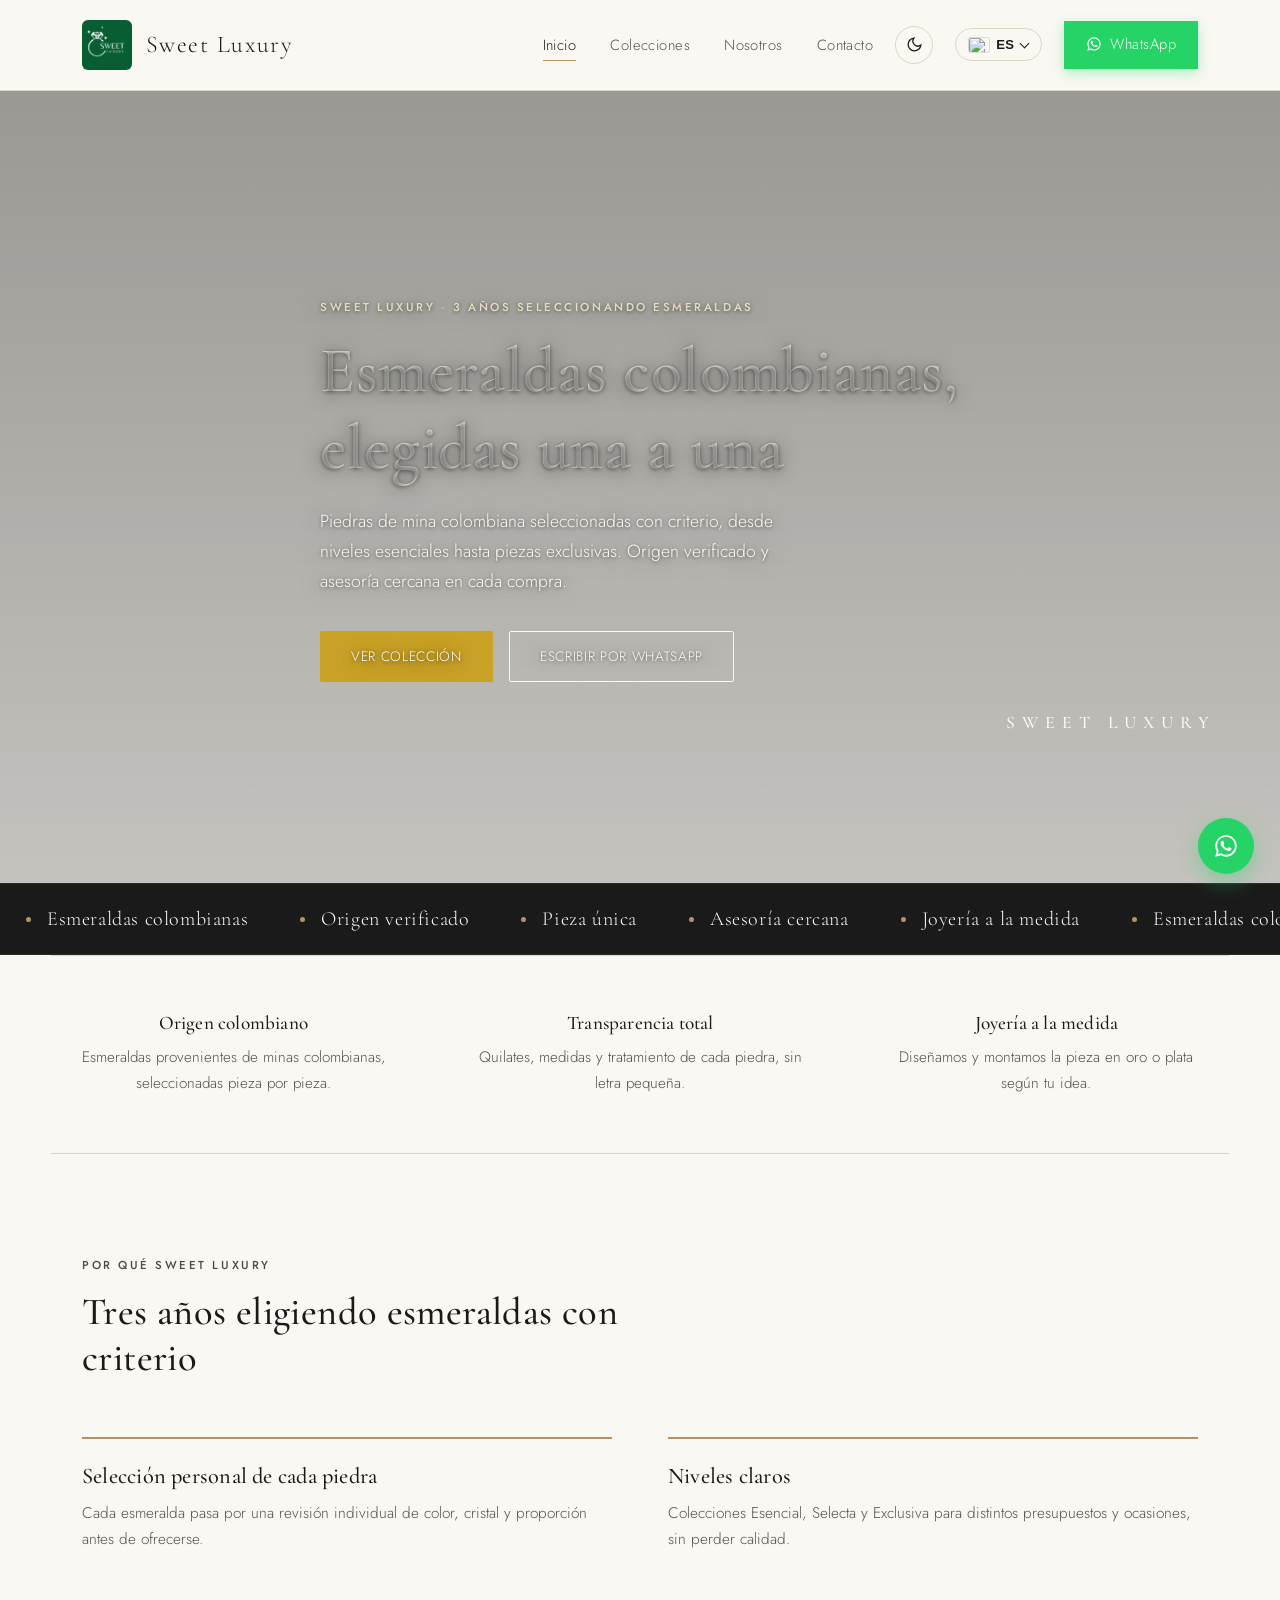
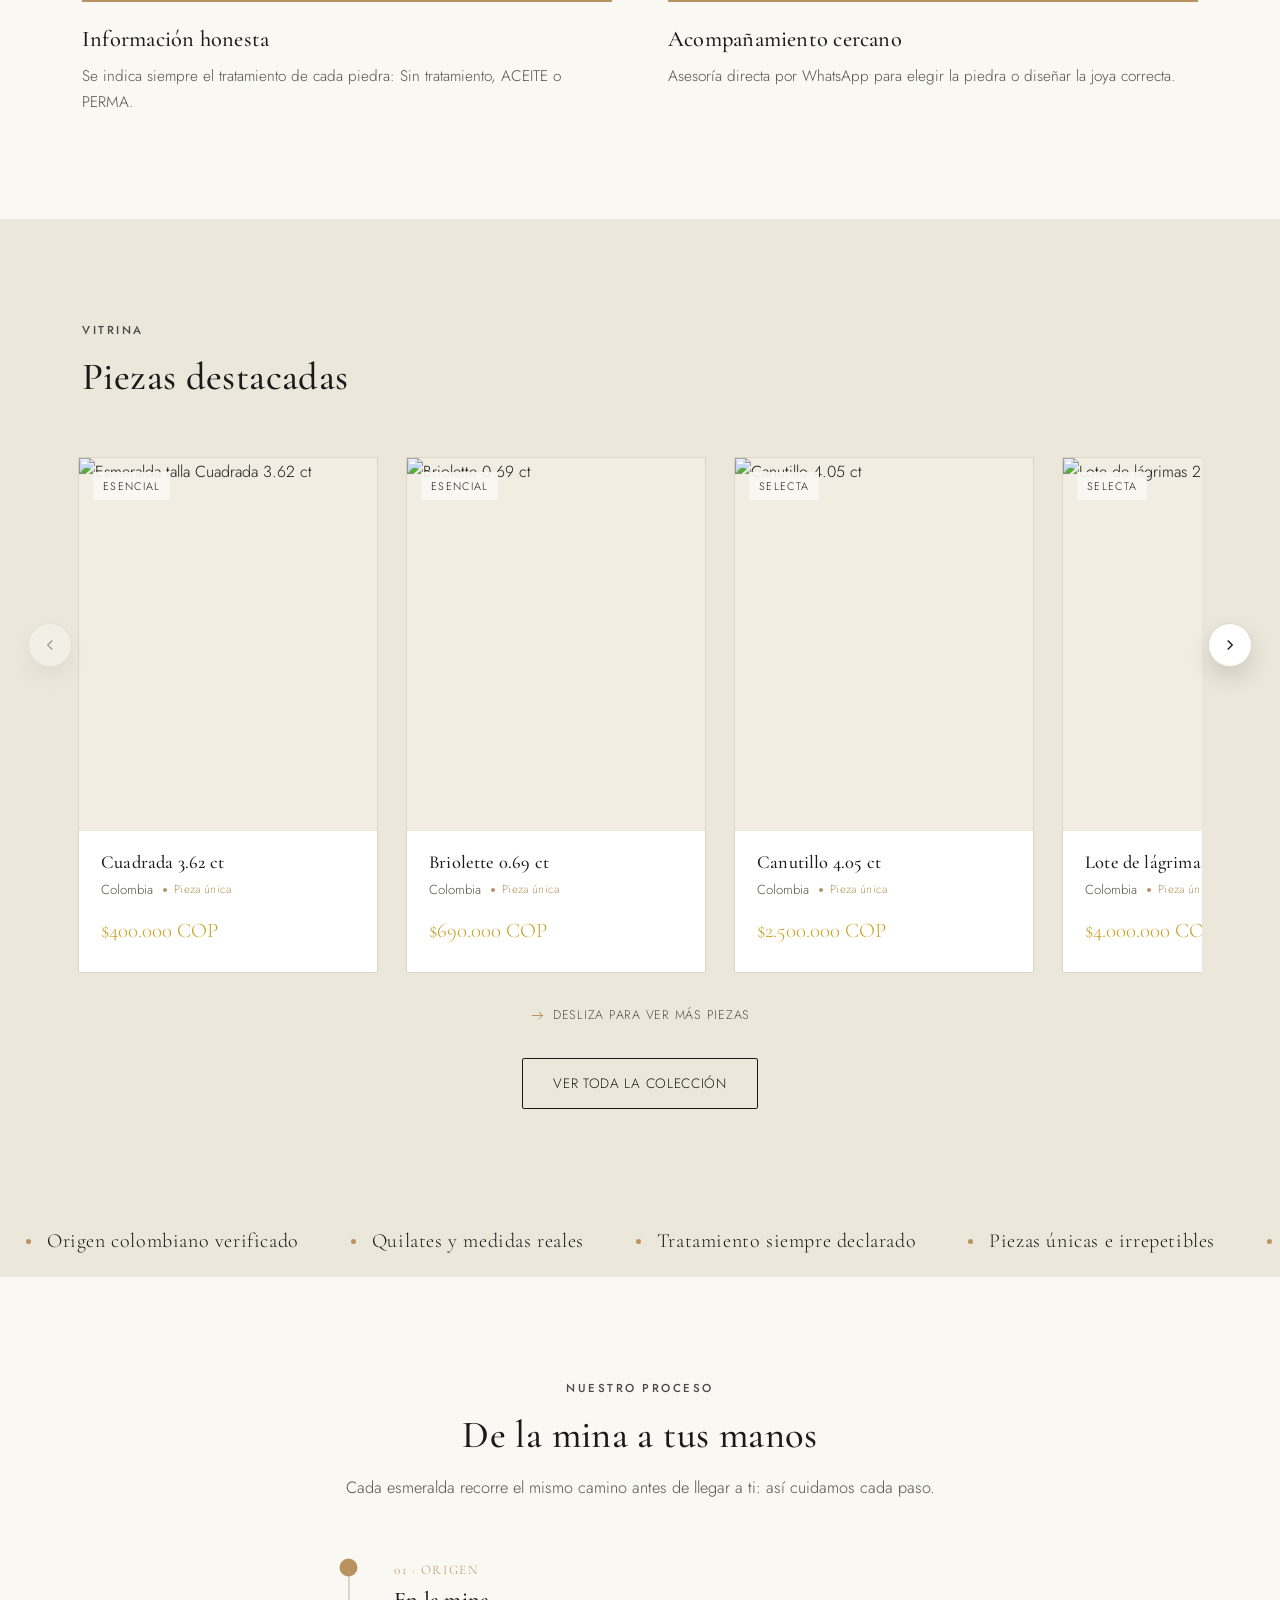
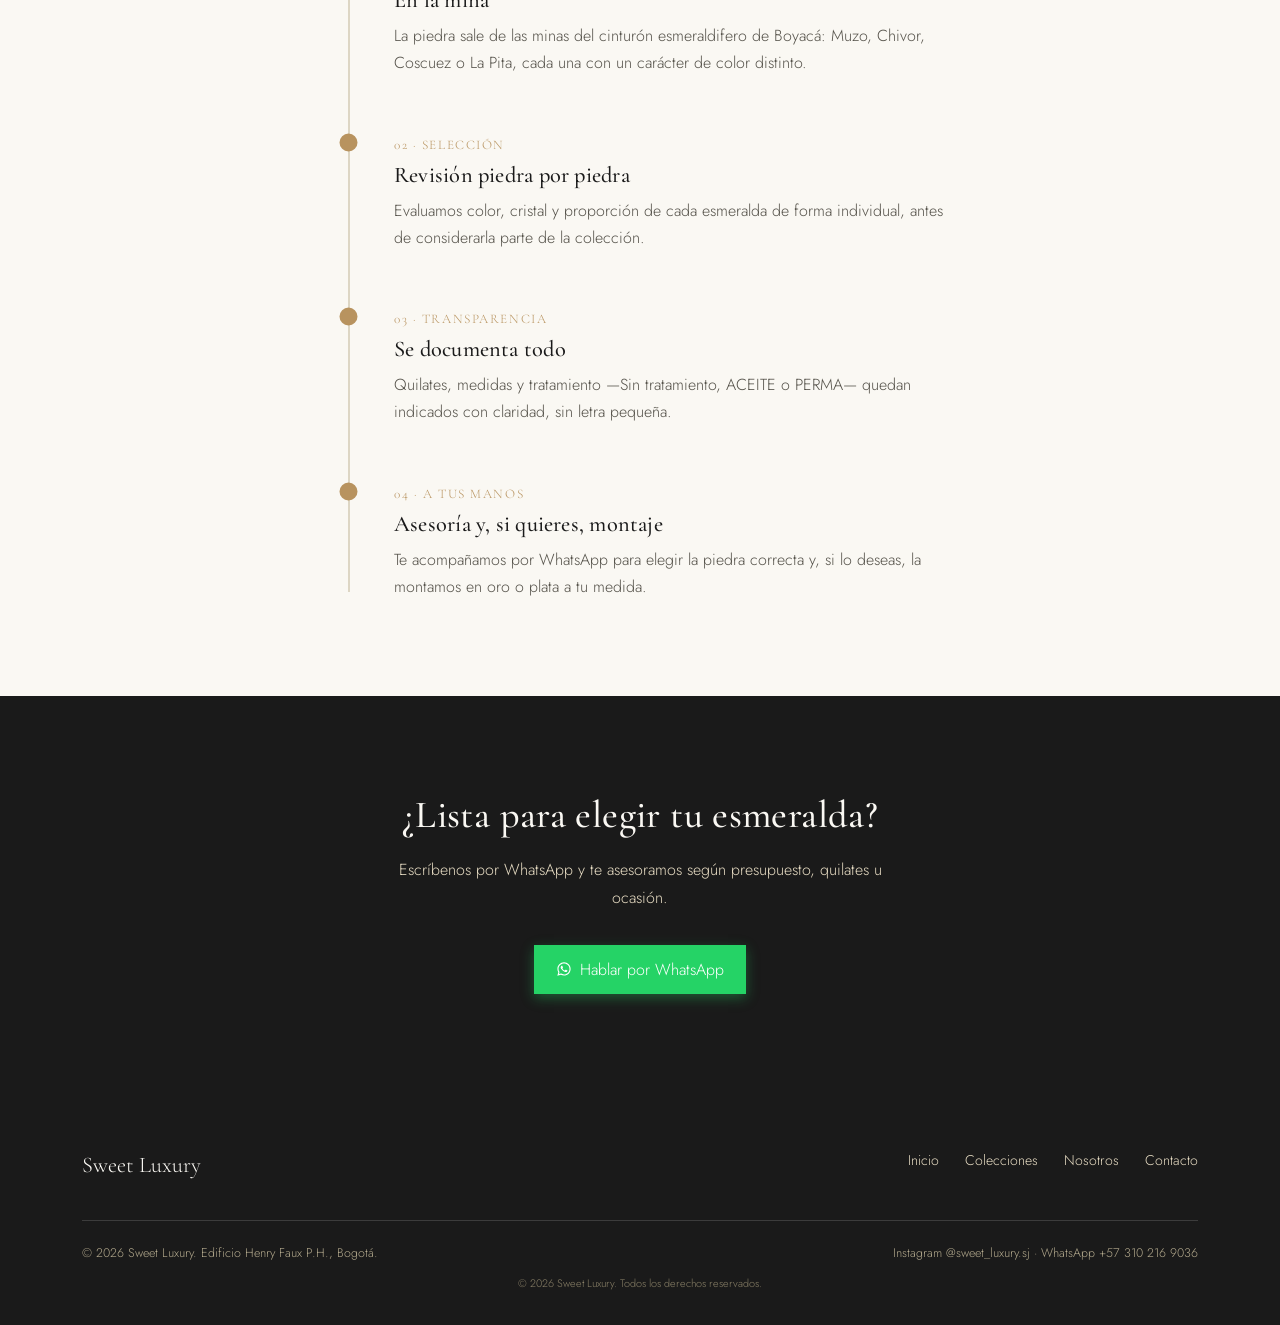
==== index.html @ db2ebe3c "Revert "Add value tools, mine map and catalog UX upgrades" This reverts commit 22c4df04784dd3110e5ce" ====
<!DOCTYPE html>
<html lang="es">
<head>
<meta charset="UTF-8">
<meta name="viewport" content="width=device-width, initial-scale=1.0">
<title>Sweet Luxury | Esmeraldas colombianas</title>
<meta name="description" content="Esmeraldas colombianas elegidas una a una. Piedras desde niveles esenciales hasta exclusivas, con origen verificado y joyería a la medida.">
<link rel="canonical" href="https://www.sweetluxury.co/index.html">
<meta property="og:type" content="website">
<meta property="og:site_name" content="Sweet Luxury">
<meta property="og:locale" content="es_CO">
<meta property="og:title" content="Sweet Luxury | Esmeraldas colombianas">
<meta property="og:description" content="Esmeraldas colombianas elegidas una a una. Piedras desde niveles esenciales hasta exclusivas, con origen verificado y joyería a la medida.">
<meta property="og:url" content="https://www.sweetluxury.co/index.html">
<meta property="og:image" content="https://www.sweetluxury.co/assets/img/logo.png">
<meta name="twitter:card" content="summary">
<meta name="twitter:title" content="Sweet Luxury | Esmeraldas colombianas">
<meta name="twitter:description" content="Esmeraldas colombianas elegidas una a una. Piedras desde niveles esenciales hasta exclusivas, con origen verificado y joyería a la medida.">
<meta name="twitter:image" content="https://www.sweetluxury.co/assets/img/logo.png">
<script>
(function(){
  try{
    if(localStorage.getItem('sl-theme') === 'dark'){
      document.documentElement.setAttribute('data-theme','dark');
    }
  }catch(e){}
})();
</script>
<link rel="icon" href="assets/img/logo.png" type="image/png">
<link rel="stylesheet" href="assets/style.css">
<script type="application/ld+json">
{
  "@context": "https://schema.org",
  "@type": "JewelryStore",
  "name": "Sweet Luxury",
  "image": "https://www.sweetluxury.co/assets/img/logo.png",
  "url": "https://www.sweetluxury.co/index.html",
  "telephone": "+573102169036",
  "priceRange": "$400.000 - $10.000.000",
  "address": {
    "@type": "PostalAddress",
    "streetAddress": "Edificio Henry Faux P.H.",
    "addressLocality": "Bogotá",
    "addressCountry": "CO"
  },
  "sameAs": ["https://instagram.com/sweet_luxury.sj"],
  "openingHoursSpecification": {
    "@type": "OpeningHoursSpecification",
    "dayOfWeek": ["Monday","Tuesday","Wednesday","Thursday","Friday"],
    "opens": "10:00",
    "closes": "19:00"
  }
}
</script>
</head>
<body data-page="index">

<div class="preloader" id="preloader" aria-hidden="true">
  <img src="assets/img/logo.webp" alt="" class="preloader-logo">
  <span class="preloader-name">Sweet Luxury</span>
</div>

<div class="scroll-progress"></div>

<header class="site-header">
  <div class="header-inner">
    <a href="index.html" class="logo"><img src="assets/img/logo.webp" alt="Sweet Luxury" class="logo-img theme-logo-light"><img src="assets/img/logo-dark.webp" alt="Sweet Luxury" class="logo-img theme-logo-dark"><span class="logo-name">Sweet Luxury</span></a>
    <nav class="main-nav">
      <button class="nav-toggle" aria-label="Abrir menú" aria-expanded="false" aria-controls="main-nav-list" data-i18n-aria="nav_toggle_aria">&#9776;</button>
      <ul id="main-nav-list">
        <li><a href="index.html" class="active" data-i18n="nav_home">Inicio</a></li>
        <li><a href="colecciones.html" data-i18n="nav_collections">Colecciones</a></li>
        <li><a href="nosotros.html" data-i18n="nav_about">Nosotros</a></li>
        <li><a href="contacto.html" data-i18n="nav_contact">Contacto</a></li>
      </ul>
      <button class="theme-toggle" id="theme-toggle" aria-label="Cambiar a modo oscuro" data-i18n-aria="theme_toggle_aria">
        <svg class="icon-moon" viewBox="0 0 24 24"><path d="M21 12.79A9 9 0 1 1 11.21 3 7 7 0 0 0 21 12.79z"/></svg>
        <svg class="icon-sun" viewBox="0 0 24 24"><circle cx="12" cy="12" r="5"/><line x1="12" y1="1" x2="12" y2="3"/><line x1="12" y1="21" x2="12" y2="23"/><line x1="4.22" y1="4.22" x2="5.64" y2="5.64"/><line x1="18.36" y1="18.36" x2="19.78" y2="19.78"/><line x1="1" y1="12" x2="3" y2="12"/><line x1="21" y1="12" x2="23" y2="12"/><line x1="4.22" y1="19.78" x2="5.64" y2="18.36"/><line x1="18.36" y1="5.64" x2="19.78" y2="4.22"/></svg>
      </button>
      <div class="lang-switcher" id="lang-switcher">
        <button class="lang-btn" type="button" aria-haspopup="true" aria-expanded="false" aria-label="Cambiar idioma" data-i18n-aria="lang_switcher_aria">
          <img class="lang-current-flag" src="https://flagcdn.com/w80/co.png" alt="Español" width="20" height="14">
          <span class="lang-current-code">ES</span>
          <span class="lang-caret"></span>
        </button>
        <div class="lang-menu" role="menu">
          <button class="lang-option" type="button" data-lang="es" role="menuitem"><img class="flag" src="https://flagcdn.com/w80/co.png" alt="" width="22" height="16"> Español</button>
          <button class="lang-option" type="button" data-lang="en" role="menuitem"><img class="flag" src="https://flagcdn.com/w80/us.png" alt="" width="22" height="16"> English</button>
          <button class="lang-option" type="button" data-lang="fr" role="menuitem"><img class="flag" src="https://flagcdn.com/w80/fr.png" alt="" width="22" height="16"> Français</button>
          <button class="lang-option" type="button" data-lang="pt" role="menuitem"><img class="flag" src="https://flagcdn.com/w80/br.png" alt="" width="22" height="16"> Português</button>
        </div>
      </div>
      <a class="btn-whatsapp" href="https://wa.me/573102169036?text=Hola%20Sweet%20Luxury%2C%20quiero%20conocer%20m%C3%A1s%20sobre%20sus%20esmeraldas" target="_blank" rel="noopener">
        <svg viewBox="0 0 24 24"><path d="M12.04 2C6.58 2 2.13 6.45 2.13 11.91c0 1.75.46 3.45 1.32 4.95L2 22l5.29-1.39a9.9 9.9 0 0 0 4.75 1.21h.01c5.46 0 9.9-4.45 9.9-9.91C21.96 6.45 17.5 2 12.04 2zm0 18.08h-.01a8.2 8.2 0 0 1-4.18-1.15l-.3-.18-3.14.82.84-3.06-.2-.31a8.2 8.2 0 0 1-1.26-4.38c0-4.55 3.7-8.25 8.26-8.25 2.2 0 4.27.86 5.83 2.42a8.18 8.18 0 0 1 2.41 5.84c0 4.55-3.71 8.25-8.25 8.25zm4.53-6.18c-.25-.12-1.47-.72-1.7-.81-.23-.08-.39-.12-.56.13-.17.25-.64.81-.78.97-.14.17-.29.19-.53.06-.25-.12-1.04-.38-1.99-1.22-.73-.66-1.23-1.46-1.37-1.71-.14-.25-.02-.38.11-.51.11-.11.25-.29.37-.43.12-.14.16-.25.25-.41.08-.17.04-.31-.02-.43-.06-.12-.56-1.36-.77-1.86-.2-.48-.41-.42-.56-.43-.14-.01-.31-.01-.48-.01-.17 0-.43.06-.66.31-.23.25-.86.85-.86 2.06 0 1.22.89 2.4 1.01 2.56.12.17 1.75 2.67 4.24 3.74.59.26 1.06.41 1.42.52.6.19 1.14.16 1.57.1.48-.07 1.47-.6 1.68-1.19.21-.58.21-1.08.14-1.19-.06-.1-.23-.16-.48-.28z"/></svg>
        WhatsApp
      </a>
    </nav>
  </div>
</header>

<section class="hero">
  <div class="container">
    <div class="hero-content">
      <span class="eyebrow" data-i18n="hero_eyebrow">Sweet Luxury · 3 años seleccionando esmeraldas</span>
      <h1 data-i18n="hero_title">Esmeraldas colombianas, elegidas una a una</h1>
      <p data-i18n="hero_desc">Piedras de mina colombiana seleccionadas con criterio, desde niveles esenciales hasta piezas exclusivas. Origen verificado y asesoría cercana en cada compra.</p>
      <div class="hero-actions">
        <a href="colecciones.html" class="btn btn-primary" data-i18n="hero_cta_collection">Ver colección</a>
        <a href="https://wa.me/573102169036?text=Hola%20Sweet%20Luxury%2C%20quiero%20conocer%20m%C3%A1s%20sobre%20sus%20esmeraldas" class="btn btn-outline" target="_blank" rel="noopener" data-i18n="cta_whatsapp_write">Escribir por WhatsApp</a>
      </div>
    </div>
  </div>
  <p class="hero-watermark" aria-hidden="true">Sweet Luxury</p>
</section>

<div class="marquee-strip" aria-hidden="true">
  <div class="marquee-track">
    <div class="marquee-item"><span class="dot"></span><span data-i18n="m_emeralds">Esmeraldas colombianas</span></div>
    <div class="marquee-item"><span class="dot"></span><span data-i18n="m_origin">Origen verificado</span></div>
    <div class="marquee-item"><span class="dot"></span><span data-i18n="m_unique">Pieza única</span></div>
    <div class="marquee-item"><span class="dot"></span><span data-i18n="m_advice">Asesoría cercana</span></div>
    <div class="marquee-item"><span class="dot"></span><span data-i18n="m_custom">Joyería a la medida</span></div>
    <div class="marquee-item"><span class="dot"></span><span data-i18n="m_emeralds">Esmeraldas colombianas</span></div>
    <div class="marquee-item"><span class="dot"></span><span data-i18n="m_origin">Origen verificado</span></div>
    <div class="marquee-item"><span class="dot"></span><span data-i18n="m_unique">Pieza única</span></div>
    <div class="marquee-item"><span class="dot"></span><span data-i18n="m_advice">Asesoría cercana</span></div>
    <div class="marquee-item"><span class="dot"></span><span data-i18n="m_custom">Joyería a la medida</span></div>
  </div>
</div>

<section class="trust-strip container">
  <div class="trust-item" data-reveal="up">
    <h3 data-i18n="trust1_h">Origen colombiano</h3>
    <p data-i18n="trust1_p">Esmeraldas provenientes de minas colombianas, seleccionadas pieza por pieza.</p>
  </div>
  <div class="trust-item" data-reveal="up">
    <h3 data-i18n="trust2_h">Transparencia total</h3>
    <p data-i18n="trust2_p">Quilates, medidas y tratamiento de cada piedra, sin letra pequeña.</p>
  </div>
  <div class="trust-item" data-reveal="up">
    <h3 data-i18n="m_custom">Joyería a la medida</h3>
    <p data-i18n="trust3_p">Diseñamos y montamos la pieza en oro o plata según tu idea.</p>
  </div>
</section>

<section>
  <div class="container">
    <div class="section-head" data-reveal="fade">
      <span class="eyebrow" data-i18n="why_eyebrow">Por qué Sweet Luxury</span>
      <h2 data-i18n="why_title">Tres años eligiendo esmeraldas con criterio</h2>
    </div>
    <div class="why-grid">
      <div class="why-item" data-reveal="up">
        <h3 data-i18n="why1_h">Selección personal de cada piedra</h3>
        <p data-i18n="why1_p">Cada esmeralda pasa por una revisión individual de color, cristal y proporción antes de ofrecerse.</p>
      </div>
      <div class="why-item" data-reveal="up">
        <h3 data-i18n="why2_h">Niveles claros</h3>
        <p data-i18n="why2_p">Colecciones Esencial, Selecta y Exclusiva para distintos presupuestos y ocasiones, sin perder calidad.</p>
      </div>
      <div class="why-item" data-reveal="up">
        <h3 data-i18n="why3_h">Información honesta</h3>
        <p data-i18n="why3_p">Se indica siempre el tratamiento de cada piedra: Sin tratamiento, ACEITE o PERMA.</p>
      </div>
      <div class="why-item" data-reveal="up">
        <h3 data-i18n="why4_h">Acompañamiento cercano</h3>
        <p data-i18n="why4_p">Asesoría directa por WhatsApp para elegir la piedra o diseñar la joya correcta.</p>
      </div>
    </div>
  </div>
</section>

<section class="bg-mist">
  <div class="container">
    <div class="section-head" data-reveal="fade">
      <span class="eyebrow" data-i18n="showcase_eyebrow">Vitrina</span>
      <h2 data-i18n="showcase_title">Piezas destacadas</h2>
    </div>
    <div class="showcase-scroll-wrap">
      <button class="showcase-arrow prev" type="button" aria-label="Ver piezas anteriores" data-i18n-aria="showcase_prev_aria">
        <svg viewBox="0 0 24 24"><path d="M15 18l-6-6 6-6"/></svg>
      </button>
      <div class="showcase-scroll">

        <a class="piece-card" href="colecciones.html?pieza=cuadrada-362" data-reveal="up">
          <div class="piece-media" data-reveal="shine">
            <span class="piece-level" data-i18n-word="Esencial">Esencial</span>
            <img src="https://imgproxy.treinta.co/sig/size:900:::/quality:85/plain/https%3A%2F%2Fcdn.treinta.co%2Fnew-products%2Fproducts%2F78e96f64-42a3-51fd-8411-9360020530a8%2Fc036dcdd-5d70-5f34-accb-c8ea475ba1a8.jpg" alt="Esmeralda talla Cuadrada 3.62 ct" loading="lazy">
          </div>
          <div class="piece-body">
            <h3 data-i18n-piece="Cuadrada 3.62 ct">Cuadrada 3.62 ct</h3>
            <div class="piece-origin-row">
              <span class="piece-origin" data-i18n-word="Colombia">Colombia</span>
              <span class="piece-unique" data-i18n="m_unique">Pieza única</span>
            </div>
            <div class="piece-meta">
              <span class="price" data-price-cop="400000">$400.000 COP</span>
            </div>
          </div>
        </a>

        <a class="piece-card" href="colecciones.html?pieza=briolette-069" data-reveal="up">
          <div class="piece-media" data-reveal="shine">
            <span class="piece-level" data-i18n-word="Esencial">Esencial</span>
            <img src="https://imgproxy.treinta.co/sig/size:900:::/quality:85/plain/https%3A%2F%2Fcdn.treinta.co%2Fnew-products%2Fproducts%2F78e96f64-42a3-51fd-8411-9360020530a8%2F01ed0b76-068b-5ba2-aef3-47e300bb1059.jpg" alt="Briolette 0.69 ct" loading="lazy">
          </div>
          <div class="piece-body">
            <h3 data-i18n-piece="Briolette 0.69 ct">Briolette 0.69 ct</h3>
            <div class="piece-origin-row">
              <span class="piece-origin" data-i18n-word="Colombia">Colombia</span>
              <span class="piece-unique" data-i18n="m_unique">Pieza única</span>
            </div>
            <div class="piece-meta">
              <span class="price" data-price-cop="690000">$690.000 COP</span>
            </div>
          </div>
        </a>

        <a class="piece-card" href="colecciones.html?pieza=canutillo-405" data-reveal="up">
          <div class="piece-media" data-reveal="shine">
            <span class="piece-level" data-i18n-word="Selecta">Selecta</span>
            <img src="https://imgproxy.treinta.co/sig/size:900:::/quality:85/plain/https%3A%2F%2Fcdn.treinta.co%2Fnew-products%2Fproducts%2F78e96f64-42a3-51fd-8411-9360020530a8%2Fa9d32096-ae54-50ff-999b-22d757b36d0a.jpg" alt="Canutillo 4.05 ct" loading="lazy">
          </div>
          <div class="piece-body">
            <h3 data-i18n-piece="Canutillo 4.05 ct">Canutillo 4.05 ct</h3>
            <div class="piece-origin-row">
              <span class="piece-origin" data-i18n-word="Colombia">Colombia</span>
              <span class="piece-unique" data-i18n="m_unique">Pieza única</span>
            </div>
            <div class="piece-meta">
              <span class="price" data-price-cop="2500000">$2.500.000 COP</span>
            </div>
          </div>
        </a>

        <a class="piece-card" href="colecciones.html?pieza=lote-lagrimas-283" data-reveal="up">
          <div class="piece-media" data-reveal="shine">
            <span class="piece-level" data-i18n-word="Selecta">Selecta</span>
            <img src="https://imgproxy.treinta.co/sig/size:900:::/quality:85/plain/https%3A%2F%2Fcdn.treinta.co%2Fnew-products%2Fproducts%2F78e96f64-42a3-51fd-8411-9360020530a8%2F009fc4cd-cefc-5e98-8d94-0ae3e187ce56.jpg" alt="Lote de lágrimas 2.83 ct" loading="lazy">
          </div>
          <div class="piece-body">
            <h3 data-i18n-piece="Lote de lágrimas 2.83 ct">Lote de lágrimas 2.83 ct</h3>
            <div class="piece-origin-row">
              <span class="piece-origin" data-i18n-word="Colombia">Colombia</span>
              <span class="piece-unique" data-i18n="m_unique">Pieza única</span>
            </div>
            <div class="piece-meta">
              <span class="price" data-price-cop="4000000">$4.000.000 COP</span>
            </div>
          </div>
        </a>

        <a class="piece-card" href="colecciones.html?pieza=macla-1417" data-reveal="up">
          <div class="piece-media" data-reveal="shine">
            <span class="piece-level" data-i18n-word="Selecta">Selecta</span>
            <img src="https://imgproxy.treinta.co/sig/size:900:::/quality:85/plain/https%3A%2F%2Fcdn.treinta.co%2Fnew-products%2Fproducts%2F78e96f64-42a3-51fd-8411-9360020530a8%2F285aba6a-1614-546a-b571-9e707dc16271.jpg" alt="Macla 14.17 ct" loading="lazy">
          </div>
          <div class="piece-body">
            <h3 data-i18n-piece="Macla 14.17 ct">Macla 14.17 ct</h3>
            <div class="piece-origin-row">
              <span class="piece-origin" data-i18n-word="Colombia">Colombia</span>
              <span class="piece-unique" data-i18n="m_unique">Pieza única</span>
            </div>
            <div class="piece-meta">
              <span class="price" data-price-cop="3000000">$3.000.000 COP</span>
            </div>
          </div>
        </a>

        <a class="piece-card" href="colecciones.html?pieza=cuadrada-495" data-reveal="up">
          <div class="piece-media" data-reveal="shine">
            <span class="piece-level" data-i18n-word="Exclusiva">Exclusiva</span>
            <img src="https://imgproxy.treinta.co/sig/size:900:::/quality:85/plain/https%3A%2F%2Fcdn.treinta.co%2Fnew-products%2Fproducts%2F78e96f64-42a3-51fd-8411-9360020530a8%2F63348b97-dca3-590e-845c-0096eaf96b5b.jpg" alt="Esmeralda talla Cuadrada 4.95 ct" loading="lazy">
          </div>
          <div class="piece-body">
            <h3 data-i18n-piece="Cuadrada 4.95 ct">Cuadrada 4.95 ct</h3>
            <div class="piece-origin-row">
              <span class="piece-origin" data-i18n-word="Brasil">Brasil</span>
              <span class="piece-unique" data-i18n="m_unique">Pieza única</span>
            </div>
            <div class="piece-meta">
              <span class="price" data-price-cop="10000000">$10.000.000 COP</span>
            </div>
          </div>
        </a>

      </div>
      <button class="showcase-arrow next" type="button" aria-label="Ver más piezas" data-i18n-aria="showcase_next_aria">
        <svg viewBox="0 0 24 24"><path d="M9 6l6 6-6 6"/></svg>
      </button>
    </div>
    <p class="showcase-hint">
      <svg viewBox="0 0 24 24"><path d="M3 12h18M14 6l6 6-6 6"/></svg>
      <span data-i18n="showcase_hint">Desliza para ver más piezas</span>
    </p>
    <div style="text-align:center;margin-top:32px;">
      <a href="colecciones.html" class="btn btn-outline" data-i18n="showcase_view_all">Ver toda la colección</a>
    </div>
  </div>
</section>

<div class="marquee-strip values-marquee" aria-hidden="true">
  <div class="marquee-track">
    <div class="marquee-item"><span class="dot"></span><span data-i18n="vm1">Origen colombiano verificado</span></div>
    <div class="marquee-item"><span class="dot"></span><span data-i18n="vm2">Quilates y medidas reales</span></div>
    <div class="marquee-item"><span class="dot"></span><span data-i18n="vm3">Tratamiento siempre declarado</span></div>
    <div class="marquee-item"><span class="dot"></span><span data-i18n="vm4">Piezas únicas e irrepetibles</span></div>
    <div class="marquee-item"><span class="dot"></span><span data-i18n="vm5">Asesoría por WhatsApp</span></div>
    <div class="marquee-item"><span class="dot"></span><span data-i18n="vm6">Envíos nacionales e internacionales</span></div>
    <div class="marquee-item"><span class="dot"></span><span data-i18n="vm1">Origen colombiano verificado</span></div>
    <div class="marquee-item"><span class="dot"></span><span data-i18n="vm2">Quilates y medidas reales</span></div>
    <div class="marquee-item"><span class="dot"></span><span data-i18n="vm3">Tratamiento siempre declarado</span></div>
    <div class="marquee-item"><span class="dot"></span><span data-i18n="vm4">Piezas únicas e irrepetibles</span></div>
    <div class="marquee-item"><span class="dot"></span><span data-i18n="vm5">Asesoría por WhatsApp</span></div>
    <div class="marquee-item"><span class="dot"></span><span data-i18n="vm6">Envíos nacionales e internacionales</span></div>
  </div>
</div>

<section class="process-section">
  <div class="container">
    <div class="section-head center" data-reveal="fade">
      <span class="eyebrow" data-i18n="process_eyebrow">Nuestro proceso</span>
      <h2 data-i18n="process_title">De la mina a tus manos</h2>
      <p data-i18n="process_desc">Cada esmeralda recorre el mismo camino antes de llegar a ti: así cuidamos cada paso.</p>
    </div>
    <div class="process-steps">
      <div class="process-line-track"></div>
      <div class="process-line-fill"></div>

      <div class="process-step" data-reveal="fade">
        <div class="process-dot-col"><div class="process-dot"></div></div>
        <div class="process-step-body">
          <span class="process-step-num" data-i18n="step1_num">01 · Origen</span>
          <h3 data-i18n="step1_h">En la mina</h3>
          <p data-i18n="step1_p">La piedra sale de las minas del cinturón esmeraldífero de Boyacá: Muzo, Chivor, Coscuez o La Pita, cada una con un carácter de color distinto.</p>
        </div>
      </div>

      <div class="process-step" data-reveal="fade">
        <div class="process-dot-col"><div class="process-dot"></div></div>
        <div class="process-step-body">
          <span class="process-step-num" data-i18n="step2_num">02 · Selección</span>
          <h3 data-i18n="step2_h">Revisión piedra por piedra</h3>
          <p data-i18n="step2_p">Evaluamos color, cristal y proporción de cada esmeralda de forma individual, antes de considerarla parte de la colección.</p>
        </div>
      </div>

      <div class="process-step" data-reveal="fade">
        <div class="process-dot-col"><div class="process-dot"></div></div>
        <div class="process-step-body">
          <span class="process-step-num" data-i18n="step3_num">03 · Transparencia</span>
          <h3 data-i18n="step3_h">Se documenta todo</h3>
          <p data-i18n="step3_p">Quilates, medidas y tratamiento —Sin tratamiento, ACEITE o PERMA— quedan indicados con claridad, sin letra pequeña.</p>
        </div>
      </div>

      <div class="process-step" data-reveal="fade">
        <div class="process-dot-col"><div class="process-dot"></div></div>
        <div class="process-step-body">
          <span class="process-step-num" data-i18n="step4_num">04 · A tus manos</span>
          <h3 data-i18n="step4_h">Asesoría y, si quieres, montaje</h3>
          <p data-i18n="step4_p">Te acompañamos por WhatsApp para elegir la piedra correcta y, si lo deseas, la montamos en oro o plata a tu medida.</p>
        </div>
      </div>

    </div>
  </div>
</section>

<section class="bg-deep">
  <div class="container final-cta">
    <h2 data-i18n="final_title_index">¿Lista para elegir tu esmeralda?</h2>
    <p data-i18n="final_desc_index">Escríbenos por WhatsApp y te asesoramos según presupuesto, quilates u ocasión.</p>
    <a class="btn-whatsapp" href="https://wa.me/573102169036?text=Hola%20Sweet%20Luxury%2C%20quiero%20conocer%20m%C3%A1s%20sobre%20sus%20esmeraldas" target="_blank" rel="noopener">
      <svg viewBox="0 0 24 24"><path d="M12.04 2C6.58 2 2.13 6.45 2.13 11.91c0 1.75.46 3.45 1.32 4.95L2 22l5.29-1.39a9.9 9.9 0 0 0 4.75 1.21h.01c5.46 0 9.9-4.45 9.9-9.91C21.96 6.45 17.5 2 12.04 2zm0 18.08h-.01a8.2 8.2 0 0 1-4.18-1.15l-.3-.18-3.14.82.84-3.06-.2-.31a8.2 8.2 0 0 1-1.26-4.38c0-4.55 3.7-8.25 8.26-8.25 2.2 0 4.27.86 5.83 2.42a8.18 8.18 0 0 1 2.41 5.84c0 4.55-3.71 8.25-8.25 8.25zm4.53-6.18c-.25-.12-1.47-.72-1.7-.81-.23-.08-.39-.12-.56.13-.17.25-.64.81-.78.97-.14.17-.29.19-.53.06-.25-.12-1.04-.38-1.99-1.22-.73-.66-1.23-1.46-1.37-1.71-.14-.25-.02-.38.11-.51.11-.11.25-.29.37-.43.12-.14.16-.25.25-.41.08-.17.04-.31-.02-.43-.06-.12-.56-1.36-.77-1.86-.2-.48-.41-.42-.56-.43-.14-.01-.31-.01-.48-.01-.17 0-.43.06-.66.31-.23.25-.86.85-.86 2.06 0 1.22.89 2.4 1.01 2.56.12.17 1.75 2.67 4.24 3.74.59.26 1.06.41 1.42.52.6.19 1.14.16 1.57.1.48-.07 1.47-.6 1.68-1.19.21-.58.21-1.08.14-1.19-.06-.1-.23-.16-.48-.28z"/></svg>
      <span data-i18n="cta_whatsapp_talk">Hablar por WhatsApp</span>
    </a>
  </div>
</section>

<footer class="site-footer">
  <div class="container">
    <div class="footer-inner">
      <div class="footer-brand">Sweet Luxury</div>
      <nav class="footer-nav">
        <ul>
          <li><a href="index.html" data-i18n="nav_home">Inicio</a></li>
          <li><a href="colecciones.html" data-i18n="nav_collections">Colecciones</a></li>
          <li><a href="nosotros.html" data-i18n="nav_about">Nosotros</a></li>
          <li><a href="contacto.html" data-i18n="nav_contact">Contacto</a></li>
        </ul>
      </nav>
    </div>
    <div class="footer-bottom">
      <span>© 2026 Sweet Luxury. Edificio Henry Faux P.H., Bogotá.</span>
      <span>Instagram @sweet_luxury.sj · WhatsApp +57 310 216 9036</span>
    </div>
    <div class="footer-legal" data-i18n="footer_legal">© 2026 Sweet Luxury. Todos los derechos reservados.</div>
  </div>
</footer>

<a class="floating-whatsapp" href="https://wa.me/573102169036?text=Hola%20Sweet%20Luxury%2C%20quiero%20conocer%20m%C3%A1s%20sobre%20sus%20esmeraldas" target="_blank" rel="noopener" aria-label="WhatsApp">
  <svg viewBox="0 0 24 24"><path d="M12.04 2C6.58 2 2.13 6.45 2.13 11.91c0 1.75.46 3.45 1.32 4.95L2 22l5.29-1.39a9.9 9.9 0 0 0 4.75 1.21h.01c5.46 0 9.9-4.45 9.9-9.91C21.96 6.45 17.5 2 12.04 2zm0 18.08h-.01a8.2 8.2 0 0 1-4.18-1.15l-.3-.18-3.14.82.84-3.06-.2-.31a8.2 8.2 0 0 1-1.26-4.38c0-4.55 3.7-8.25 8.26-8.25 2.2 0 4.27.86 5.83 2.42a8.18 8.18 0 0 1 2.41 5.84c0 4.55-3.71 8.25-8.25 8.25zm4.53-6.18c-.25-.12-1.47-.72-1.7-.81-.23-.08-.39-.12-.56.13-.17.25-.64.81-.78.97-.14.17-.29.19-.53.06-.25-.12-1.04-.38-1.99-1.22-.73-.66-1.23-1.46-1.37-1.71-.14-.25-.02-.38.11-.51.11-.11.25-.29.37-.43.12-.14.16-.25.25-.41.08-.17.04-.31-.02-.43-.06-.12-.56-1.36-.77-1.86-.2-.48-.41-.42-.56-.43-.14-.01-.31-.01-.48-.01-.17 0-.43.06-.66.31-.23.25-.86.85-.86 2.06 0 1.22.89 2.4 1.01 2.56.12.17 1.75 2.67 4.24 3.74.59.26 1.06.41 1.42.52.6.19 1.14.16 1.57.1.48-.07 1.47-.6 1.68-1.19.21-.58.21-1.08.14-1.19-.06-.1-.23-.16-.48-.28z"/></svg>
</a>

<script>
  document.addEventListener('DOMContentLoaded', function(){
    var toggle = document.querySelector('.nav-toggle');
    var menu = document.querySelector('.main-nav ul');
    if(toggle && menu){ toggle.addEventListener('click', function(){ var isOpen = menu.classList.toggle('open'); toggle.setAttribute('aria-expanded', isOpen ? 'true' : 'false'); }); }

    var themeToggle = document.getElementById('theme-toggle');
    function syncThemeToggleAria(){
      if(!themeToggle) return;
      var isDark = document.documentElement.getAttribute('data-theme') === 'dark';
      var key = isDark ? 'theme_toggle_aria_light' : 'theme_toggle_aria';
      themeToggle.setAttribute('data-i18n-aria', key);
      themeToggle.setAttribute('aria-label', window.SLI18N ? window.SLI18N.t(key) : (isDark ? 'Cambiar a modo claro' : 'Cambiar a modo oscuro'));
    }
    if(themeToggle){
      syncThemeToggleAria();
      themeToggle.addEventListener('click', function(){
        var isDark = document.documentElement.getAttribute('data-theme') === 'dark';
        if(isDark){
          document.documentElement.removeAttribute('data-theme');
          try{ localStorage.setItem('sl-theme','light'); }catch(e){}
        } else {
          document.documentElement.setAttribute('data-theme','dark');
          try{ localStorage.setItem('sl-theme','dark'); }catch(e){}
        }
        syncThemeToggleAria();
      });
    }
  });
</script>
<script src="assets/i18n.js"></script>
<script src="assets/animations.js"></script>

</body>
</html>
---- assets/style.css ----
/* Sweet Luxury — hoja de estilos compartida */

@import url('https://fonts.googleapis.com/css2?family=Cormorant+Garamond:wght@400;500;600&family=Jost:wght@300;400;500&display=swap');

:root{
  /* Paleta — Negro y Oro — se ajusta automáticamente en modo oscuro */
  --emerald-deep:#1a1a1a;
  --emerald:#2b2b2b;
  --emerald-soft:#4a4a4a;
  --emerald-accent:#c9a227;
  --emerald-mist:#ece7db;
  --cream:#faf8f3;
  --cream-dark:#f1ede3;
  --surface:#ffffff;
  --ink:#1a1a1a;
  --ink-soft:#55524a;
  --line:#ddd6c4;
  --gold:#b8935f;
  --header-bg:rgba(250,248,243,0.94);
  --piece-badge-bg:rgba(250,248,243,0.92);

  /* Fijos: banda oscura de marca (hero, CTA final, footer) — no cambian con el tema */
  --deep-bg:#1a1a1a;
  --deep-text:#faf8f3;
  --deep-text-soft:#e8ddc4;

  --radius:2px;
  --maxw:1180px;
}

html[data-theme="dark"]{
  --emerald-deep:#f1ede0;
  --emerald:#3fcf9a;
  --emerald-soft:#8fd6b8;
  --emerald-accent:#d9c093;
  --emerald-mist:#16332a;
  --cream:#0f1a16;
  --cream-dark:#182620;
  --surface:#15251f;
  --ink:#eae6da;
  --ink-soft:#a9a495;
  --line:#2b3a34;
  --gold:#dab97e;
  --header-bg:rgba(15,26,22,0.92);
  --piece-badge-bg:rgba(15,26,22,0.85);
}

*{box-sizing:border-box;margin:0;padding:0;}

html{scroll-behavior:smooth;}

body{
  font-family:'Jost', sans-serif;
  font-weight:300;
  color:var(--ink);
  background:var(--cream);
  line-height:1.7;
  -webkit-font-smoothing:antialiased;
  transition:background .25s ease, color .25s ease;
}

h1,h2,h3,h4{
  font-family:'Cormorant Garamond', serif;
  font-weight:500;
  color:var(--emerald-deep);
  line-height:1.2;
  letter-spacing:0.01em;
}

h1{font-size:clamp(2.6rem,5vw,4.2rem);font-weight:500;}
h2{font-size:clamp(1.9rem,3vw,2.7rem);}
h3{font-size:1.4rem;}

a{color:inherit;text-decoration:none;}

img{max-width:100%;display:block;}

.container{max-width:var(--maxw);margin:0 auto;padding:0 32px;}

.eyebrow{
  text-transform:uppercase;
  letter-spacing:0.22em;
  font-size:0.72rem;
  color:var(--emerald-soft);
  font-weight:500;
}

.price{font-family:'Cormorant Garamond',serif;color:var(--emerald-accent);}

/* ---------- Preloader ---------- */
.preloader{
  position:fixed;inset:0;z-index:9999;
  display:flex;flex-direction:column;align-items:center;justify-content:center;gap:14px;
  background:var(--deep-bg);
  transition:opacity .6s ease, visibility .6s ease;
}
.preloader-logo{
  width:min(160px, 32vw);height:min(160px, 32vw);object-fit:contain;
  opacity:0;
  animation:preloaderIn .6s cubic-bezier(.22,.61,.36,1) .1s forwards;
}
.preloader-name{
  font-family:'Cormorant Garamond',serif;
  font-size:1.3rem;
  letter-spacing:0.38em;
  text-transform:uppercase;
  color:var(--deep-text);
  opacity:0;
  animation:preloaderIn .6s cubic-bezier(.22,.61,.36,1) .28s forwards;
}
.preloader.is-hidden{opacity:0;visibility:hidden;pointer-events:none;}
@keyframes preloaderIn{
  from{opacity:0;transform:translateY(8px) scale(.94);}
  to{opacity:1;transform:translateY(0) scale(1);}
}
@media (prefers-reduced-motion:reduce){
  .preloader{transition:none;}
  .preloader-logo,.preloader-name{animation:none;opacity:1;}
}

/* ---------- Header ---------- */
.site-header{
  position:sticky;top:0;z-index:100;
  background:var(--header-bg);
  backdrop-filter:blur(6px);
  border-bottom:1px solid var(--line);
}
.header-inner{
  max-width:var(--maxw);margin:0 auto;padding:20px 32px;
  display:flex;align-items:center;justify-content:space-between;
}
.logo{
  font-family:'Cormorant Garamond',serif;
  font-size:1.5rem;
  letter-spacing:0.06em;
  color:var(--emerald-deep);
  display:flex;align-items:center;
  gap:14px;
}
.logo span{color:var(--gold);}
.logo-img{height:50px;width:50px;object-fit:cover;border-radius:6px;display:block;}
.logo .logo-name{white-space:nowrap;color:var(--emerald-deep);}

/* Logo: versión original en modo claro, versión negro/dorado en modo oscuro */
.theme-logo-light{display:block;}
.theme-logo-dark{display:none;}
html[data-theme="dark"] .theme-logo-light{display:none;}
html[data-theme="dark"] .theme-logo-dark{display:block;}
.main-nav{display:flex;align-items:center;gap:22px;}
.main-nav ul{display:flex;gap:34px;list-style:none;}
.main-nav a{
  font-size:0.92rem;
  letter-spacing:0.03em;
  color:var(--ink-soft);
  padding-bottom:4px;
  border-bottom:1px solid transparent;
  transition:color .2s, border-color .2s;
}
.main-nav a:hover, .main-nav a.active{
  color:var(--emerald-deep);
  border-bottom-color:var(--gold);
}
.nav-toggle{display:none;background:none;border:none;font-size:1.6rem;color:var(--emerald-deep);cursor:pointer;}

.theme-toggle{
  background:none;
  border:1px solid var(--line);
  color:var(--emerald-deep);
  width:38px;height:38px;
  border-radius:50%;
  display:flex;align-items:center;justify-content:center;
  cursor:pointer;
  flex-shrink:0;
  transition:background .2s ease, border-color .2s ease;
}
.theme-toggle:hover{background:var(--emerald-mist);border-color:var(--emerald-soft);}
.theme-toggle svg{width:17px;height:17px;stroke:currentColor;fill:none;stroke-width:1.8;}
.theme-toggle .icon-sun{display:none;}
html[data-theme="dark"] .theme-toggle .icon-moon{display:none;}
html[data-theme="dark"] .theme-toggle .icon-sun{display:block;}

/* ---------- Selector de idioma ---------- */
.lang-switcher{position:relative;flex-shrink:0;}
.lang-btn{
  display:flex;align-items:center;gap:7px;
  background:none;border:1px solid var(--line);color:var(--emerald-deep);
  padding:8px 13px;border-radius:20px;cursor:pointer;
  font-size:0.82rem;letter-spacing:0.03em;
  transition:background .2s ease, border-color .2s ease;
}
.lang-btn:hover{background:var(--emerald-mist);border-color:var(--emerald-soft);}
.lang-btn .lang-current-flag{width:20px;height:14px;object-fit:cover;border-radius:2px;box-shadow:0 0 0 1px rgba(0,0,0,0.12);flex-shrink:0;display:block;}
.lang-btn .lang-current-code{font-weight:600;}
.lang-caret{width:7px;height:7px;border-right:1.5px solid currentColor;border-bottom:1.5px solid currentColor;transform:rotate(45deg);margin-top:-3px;transition:transform .2s ease;flex-shrink:0;}
.lang-switcher.open .lang-caret{transform:rotate(-135deg);margin-top:3px;}
.lang-menu{
  position:absolute;top:calc(100% + 10px);right:0;
  background:var(--cream);border:1px solid var(--line);border-radius:10px;
  box-shadow:0 14px 30px rgba(26,26,26,0.14);
  min-width:175px;padding:6px;display:none;z-index:200;
}
.lang-switcher.open .lang-menu{display:block;}
.lang-option{
  display:flex;align-items:center;gap:10px;width:100%;
  background:none;border:none;padding:9px 10px;border-radius:6px;
  cursor:pointer;font-size:0.88rem;color:var(--ink);text-align:left;
}
.lang-option:hover{background:var(--emerald-mist);}
.lang-option.active{color:var(--emerald-deep);font-weight:600;}
.lang-option .flag{width:22px;height:16px;object-fit:cover;border-radius:2px;box-shadow:0 0 0 1px rgba(0,0,0,0.12);flex-shrink:0;display:block;}

.btn{
  display:inline-block;
  padding:13px 30px;
  border-radius:var(--radius);
  font-size:0.85rem;
  letter-spacing:0.05em;
  text-transform:uppercase;
  transition:all .25s ease;
  border:1px solid transparent;
  cursor:pointer;
}
.btn-primary{background:var(--emerald-deep);color:var(--cream);}
.btn-primary:hover{background:var(--emerald);}
.btn-outline{border-color:var(--emerald-deep);color:var(--emerald-deep);}
.btn-outline:hover{background:var(--emerald-deep);color:var(--cream);}
.btn-whatsapp{
  background:#25D366;
  color:#ffffff;
  display:inline-flex;align-items:center;gap:8px;
  padding:11px 22px;
  box-shadow:0 4px 12px rgba(37,211,102,0.35);
}
.btn-whatsapp:hover{background:#1fb857;}
.btn-whatsapp svg{width:16px;height:16px;fill:currentColor;}
.header-inner .btn-whatsapp{
  color:#ffffff;
  padding:11px 22px;
}
.header-inner .btn-whatsapp:hover{color:#ffffff;}

/* ---------- Hero ---------- */
.hero{
  position:relative;
  min-height:88vh;
  display:flex;align-items:center;
  overflow:hidden;
}
.hero::before{
  content:'';
  position:absolute;inset:0;
  background:linear-gradient(180deg, rgba(18,18,16,0.4), rgba(18,18,16,0.22)), url('https://imgproxy.treinta.co/sig/size:2400:::/quality:96/plain/https%3A%2F%2Fcdn.treinta.co%2Fnew-products%2Fproducts%2F78e96f64-42a3-51fd-8411-9360020530a8%2Fa30512b5-c3b2-5295-b4a8-6d4a7dbf2023.jpg') center 54%/cover no-repeat;
  filter:saturate(1.35) contrast(1.1) brightness(1.05);
  transform:scale(1);
  z-index:0;
}
.hero .container{position:relative;z-index:1;}
.hero-content{max-width:640px;color:var(--deep-text);text-shadow:0 2px 20px rgba(0,0,0,0.55), 0 1px 4px rgba(0,0,0,0.5);}
.hero .eyebrow{color:var(--deep-text-soft);}
.hero h1{
  color:var(--deep-text);
  margin:14px 0 20px;
  background-image:linear-gradient(100deg, var(--deep-text) 42%, #ffffff 50%, var(--deep-text) 58%);
  background-size:280% 100%;
  background-position:200% 0;
  -webkit-background-clip:text;
  background-clip:text;
}
@supports (-webkit-background-clip:text) or (background-clip:text){
  .hero h1{-webkit-text-fill-color:transparent;color:transparent;}
}
.hero p{font-size:1.1rem;color:var(--deep-text);opacity:0.92;margin-bottom:34px;max-width:480px;}
.hero-actions{display:flex;gap:16px;flex-wrap:wrap;}
.hero .btn-primary{background:var(--emerald-accent);color:#ffffff;}
.hero .btn-primary:hover{background:#a8841f;}
.hero .btn-outline{border-color:var(--deep-text);color:var(--deep-text);}
.hero .btn-outline:hover{background:var(--deep-text);color:var(--deep-bg);}

/* Marca de agua del logo sobre la foto del hero, como en la referencia */
.hero-watermark{
  position:absolute;
  right:5%;
  bottom:14%;
  z-index:1;
  margin:0;
  font-family:'Cormorant Garamond', serif;
  font-weight:500;
  font-size:clamp(1.1rem, 2.6vw, 1.9rem);
  letter-spacing:0.4em;
  text-transform:uppercase;
  color:rgba(255,255,255,0.5);
  pointer-events:none;
  white-space:nowrap;
  mix-blend-mode:overlay;
}
@media (max-width:760px){
  .hero-watermark{display:none;}
}

@media (prefers-reduced-motion: no-preference){
  .hero::before{animation:heroZoom 22s ease-in-out infinite alternate;}
  .hero .eyebrow{opacity:0;animation:heroUp .9s cubic-bezier(.22,.61,.36,1) .15s forwards;}
  .hero h1{opacity:0;animation:heroUp 1s cubic-bezier(.22,.61,.36,1) .32s forwards, heroTitleShine 1.9s ease 1.65s 1 forwards;}
  .hero p{opacity:0;animation:heroUp 1s cubic-bezier(.22,.61,.36,1) .5s forwards;}
  .hero-actions{opacity:0;animation:heroUp 1s cubic-bezier(.22,.61,.36,1) .68s forwards;}
  .hero-watermark{opacity:0;animation:heroUp 1.2s cubic-bezier(.22,.61,.36,1) .9s forwards;}
}
@keyframes heroZoom{
  from{transform:scale(1);}
  to{transform:scale(1.1);}
}
@keyframes heroUp{
  from{opacity:0;transform:translateY(22px);}
  to{opacity:1;transform:translateY(0);}
}
@keyframes heroTitleShine{
  from{background-position:200% 0;}
  to{background-position:-40% 0;}
}

/* ---------- Sections ---------- */
section{padding:96px 0;}
.section-head{max-width:640px;margin-bottom:56px;}
.section-head.center{margin-left:auto;margin-right:auto;text-align:center;}
.section-head h2{margin-top:12px;}
.section-head p{color:var(--ink-soft);margin-top:16px;font-size:1.02rem;}

.bg-mist{background:var(--emerald-mist);}
.bg-deep{background:var(--deep-bg);color:var(--deep-text);}
.bg-deep h2, .bg-deep h3{color:var(--deep-text);}
.bg-deep p{color:var(--deep-text-soft);}

/* Trust strip */
.trust-strip{
  display:grid;grid-template-columns:repeat(3,1fr);
  gap:40px;
  padding:56px 0;
  border-top:1px solid var(--line);
  border-bottom:1px solid var(--line);
}
.trust-item{text-align:center;padding:0 20px;}
.trust-item h3{margin-bottom:10px;font-size:1.2rem;}
.trust-item p{color:var(--ink-soft);font-size:0.95rem;}

/* Why grid */
.why-grid{
  display:grid;grid-template-columns:repeat(2,1fr);
  gap:40px 56px;
}
.why-item{padding:8px 0;border-top:2px solid var(--gold);padding-top:24px;}
.why-item h3{margin-bottom:10px;}
.why-item p{color:var(--ink-soft);font-size:0.96rem;}

/* Product / showcase grid */
.showcase-grid{
  display:grid;grid-template-columns:repeat(3,1fr);gap:28px;
}
.piece-card{
  display:block;
  cursor:pointer;
  background:var(--surface);
  border:1px solid var(--line);
  overflow:hidden;
  position:relative;
  transition:box-shadow .25s ease, transform .25s ease;
}
.piece-card:hover{box-shadow:0 18px 36px rgba(26,26,26,0.16);transform:translateY(-3px);}
.piece-media{aspect-ratio:4/5;overflow:hidden;background:var(--cream-dark);}
.piece-media img{width:100%;height:100%;object-fit:cover;transition:transform .5s ease;}
.piece-card:hover .piece-media img{transform:scale(1.05);}
.piece-level{
  position:absolute;top:14px;left:14px;
  background:var(--piece-badge-bg);
  color:var(--emerald-deep);
  font-size:0.68rem;letter-spacing:0.12em;text-transform:uppercase;
  padding:5px 10px;
}
.piece-body{padding:20px 22px 24px;}
.piece-body h3{font-size:1.15rem;margin-bottom:6px;}
.piece-meta{display:flex;justify-content:space-between;align-items:baseline;margin-top:12px;}
.piece-meta .price{font-size:1.3rem;}
.piece-origin{font-size:0.82rem;color:var(--ink-soft);}

.piece-origin-row{display:flex;align-items:center;gap:10px;margin-top:2px;flex-wrap:wrap;}
.piece-unique{font-size:0.72rem;color:var(--gold);letter-spacing:0.03em;position:relative;padding-left:11px;}
.piece-unique::before{content:'';position:absolute;left:0;top:50%;transform:translateY(-50%);width:4px;height:4px;border-radius:50%;background:var(--gold);}

.piece-fav-btn{
  position:absolute;top:10px;right:10px;z-index:2;
  width:38px;height:38px;border-radius:50%;
  background:var(--piece-badge-bg);border:none;
  display:flex;align-items:center;justify-content:center;
  cursor:pointer;
}
.piece-fav-btn svg{width:16px;height:16px;fill:none;stroke:var(--emerald-deep);stroke-width:1.6;transition:fill .2s ease, stroke .2s ease;}
.piece-fav-btn.active svg{fill:#c0392b;stroke:#c0392b;}

.piece-compare-wrap{
  display:flex;align-items:center;gap:7px;
  margin-top:12px;font-size:0.8rem;color:var(--ink-soft);
  cursor:pointer;
}
.piece-compare-wrap input{accent-color:var(--emerald-accent);width:14px;height:14px;cursor:pointer;}

.tooltip-wrap{position:relative;display:inline-flex;align-items:center;gap:6px;cursor:help;}
.tooltip-wrap .info-dot{
  width:16px;height:16px;border-radius:50%;
  border:1px solid var(--emerald-accent);
  color:var(--emerald-accent);
  font-size:0.68rem;
  display:inline-flex;align-items:center;justify-content:center;
}
.tooltip-wrap .tooltip-text{
  visibility:hidden;opacity:0;
  position:absolute;bottom:130%;left:0;
  background:var(--deep-bg);color:var(--deep-text);
  font-size:0.78rem;line-height:1.5;
  padding:10px 12px;width:220px;
  border-radius:var(--radius);
  transition:opacity .2s ease;
  z-index:20;
}
.tooltip-wrap:hover .tooltip-text{visibility:visible;opacity:1;}

/* Final CTA */
.final-cta{text-align:center;}
.final-cta h2{margin-bottom:18px;}
.final-cta p{max-width:520px;margin:0 auto 34px;color:var(--ink-soft);}
.bg-deep .final-cta p{color:var(--deep-text-soft);}

/* ---------- Colecciones page ---------- */
.page-header{
  padding:64px 0 40px;
  border-bottom:1px solid var(--line);
}
.page-header .eyebrow{margin-bottom:10px;}
.page-header p{color:var(--ink-soft);max-width:600px;margin-top:14px;}

.levels-strip{
  display:grid;grid-template-columns:repeat(3,1fr);
  gap:24px;
  margin:44px 0 0;
}
.level-card{border:1px solid var(--line);border-top:2px solid var(--gold);padding:26px 24px;background:var(--surface);}
.level-card h3{margin-bottom:8px;}
.level-card p{font-size:0.9rem;color:var(--ink-soft);}
.level-card .range{display:block;margin-top:12px;font-size:0.82rem;letter-spacing:0.04em;color:var(--gold);}

.filters-bar{
  display:flex;flex-wrap:wrap;gap:18px;
  padding:28px 0;
  border-bottom:1px solid var(--line);
  margin-bottom:44px;
  align-items:flex-end;
}
.filter-group{display:flex;flex-direction:column;gap:6px;}
.filter-group label{font-size:0.72rem;text-transform:uppercase;letter-spacing:0.1em;color:var(--ink-soft);}
.filter-group select, .filter-group input{
  font-family:'Jost',sans-serif;
  padding:9px 12px;
  border:1px solid var(--line);
  background:var(--surface);
  color:var(--ink);
  font-size:0.9rem;
  min-width:160px;
}
.filter-reset{
  background:none;border:none;
  color:var(--emerald-accent);
  text-decoration:underline;
  font-size:0.85rem;cursor:pointer;
  padding-bottom:10px;
}
.filter-fav-toggle{
  background:none;
  border:1px solid var(--line);
  color:var(--ink-soft);
  padding:9px 16px;
  font-size:0.85rem;cursor:pointer;
  transition:all .2s ease;
}
.filter-fav-toggle.active{background:var(--emerald-deep);color:var(--cream);border-color:var(--emerald-deep);}
.fav-whatsapp-btn{padding:9px 16px;font-size:0.85rem;}
.results-count{font-size:0.85rem;color:var(--ink-soft);margin-bottom:24px;display:flex;align-items:center;gap:16px;flex-wrap:wrap;}

.catalog-note{
  font-size:0.85rem;color:var(--ink-soft);
  margin:-24px 0 32px;
  display:flex;align-items:center;gap:8px;
}
.catalog-note .info-dot{
  width:16px;height:16px;border-radius:50%;
  border:1px solid var(--emerald-accent);color:var(--emerald-accent);
  font-size:0.68rem;flex-shrink:0;
  display:inline-flex;align-items:center;justify-content:center;
}

.treatment-tag{
  display:inline-block;
  font-size:0.72rem;
  letter-spacing:0.05em;
  color:var(--emerald-accent);
  border:1px solid var(--emerald-mist);
  padding:3px 9px;
  margin-top:10px;
}

.empty-state{
  text-align:center;padding:60px 20px;color:var(--ink-soft);
  border:1px dashed var(--line);
}

/* ---------- Nosotros ---------- */
.story-block{
  display:grid;grid-template-columns:1fr 1fr;gap:64px;align-items:center;
}
.story-block img{width:100%;height:100%;object-fit:cover;aspect-ratio:4/5;}
.story-text p{margin-bottom:16px;color:var(--ink-soft);}
.story-logo-frame{width:100%;height:100%;aspect-ratio:4/5;background:var(--cream-dark);padding:60px;box-sizing:border-box;}
.story-logo-frame img{width:100%;height:100%;object-fit:contain;}

.commitment-grid{display:grid;grid-template-columns:repeat(3,1fr);gap:40px;}
.policy-grid{display:grid;grid-template-columns:repeat(4,1fr);gap:32px;}

.glossary-list{border-top:1px solid var(--line);}
.glossary-item{
  display:grid;grid-template-columns:200px 1fr;
  gap:24px;
  padding:24px 0;
  border-bottom:1px solid var(--line);
}
.glossary-item h4{color:var(--emerald-deep);font-size:1.1rem;}
.glossary-item p{color:var(--ink-soft);font-size:0.95rem;}

.custom-jewelry{
  display:grid;grid-template-columns:1fr 1fr;gap:64px;align-items:center;
}
.custom-jewelry img{
  width:100%;height:100%;
  aspect-ratio:4/5;
  object-fit:cover;
  object-position:center 35%;
}

/* ---------- Contacto ---------- */
.contact-grid{
  display:grid;grid-template-columns:1.1fr 0.9fr;gap:64px;
}
.contact-card{
  border:1px solid var(--line);
  border-top:2px solid var(--gold);
  padding:32px;
  margin-bottom:20px;
  background:var(--surface);
}
.contact-card h3{margin-bottom:8px;font-size:1.1rem;}
.contact-card p{color:var(--ink-soft);font-size:0.95rem;}
.contact-card a.link{color:var(--emerald-accent);text-decoration:underline;}
.map-frame{border:1px solid var(--line);height:100%;min-height:420px;}
.map-frame iframe{width:100%;height:100%;border:0;min-height:420px;}

/* ---------- Footer ---------- */
.site-footer{
  background:var(--deep-bg);
  color:var(--deep-text-soft);
  padding:56px 0 32px;
}
.footer-inner{
  display:flex;justify-content:space-between;flex-wrap:wrap;gap:32px;
  margin-bottom:36px;
}
.footer-brand{font-family:'Cormorant Garamond',serif;font-size:1.4rem;color:var(--deep-text);}
.footer-nav ul{display:flex;gap:26px;list-style:none;flex-wrap:wrap;}
.footer-nav a{font-size:0.88rem;color:var(--deep-text-soft);}
.footer-nav a:hover{color:var(--gold);}
.footer-bottom{
  border-top:1px solid rgba(255,255,255,0.15);
  padding-top:22px;
  font-size:0.78rem;
  color:#b3a98d;
  display:flex;justify-content:space-between;flex-wrap:wrap;gap:10px;
}
.footer-legal{
  margin-top:10px;
  font-size:0.68rem;
  color:#8a8168;
  text-align:center;
}

/* Floating WhatsApp */
.floating-whatsapp{
  position:fixed;bottom:26px;right:26px;z-index:200;
  background:#25D366;
  color:#fff;
  width:56px;height:56px;
  border-radius:50%;
  display:flex;align-items:center;justify-content:center;
  box-shadow:0 8px 22px rgba(37,211,102,0.4);
  transition:transform .2s ease;
}
.floating-whatsapp:hover{transform:scale(1.06);}
.floating-whatsapp svg{width:26px;height:26px;fill:#fff;}

/* ---------- Modal de pieza ---------- */
.modal-overlay{
  position:fixed;inset:0;z-index:300;
  background:rgba(26,26,26,0.6);
  display:none;align-items:center;justify-content:center;
  padding:24px;
}
.modal-overlay.open{display:flex;}
.modal-box{
  background:var(--surface);
  width:100%;max-width:800px;max-height:88vh;overflow:auto;
  display:grid;grid-template-columns:1fr 1fr;
  position:relative;
}
.modal-media{background:var(--cream-dark);min-height:280px;}
.modal-media img{width:100%;height:100%;object-fit:cover;}
.modal-info{padding:40px 36px;}
.modal-info h3{font-size:1.7rem;margin-bottom:6px;}
.modal-info .piece-level{position:static;display:inline-block;margin-bottom:14px;background:var(--emerald-mist);}
.modal-info dl{margin:20px 0;}
.modal-info dl div{display:flex;justify-content:space-between;padding:10px 0;border-bottom:1px solid var(--line);font-size:0.92rem;}
.modal-info dl dt{color:var(--ink-soft);}
.modal-info dl dd{color:var(--ink);font-weight:500;}
.modal-info .price{display:block;font-size:1.7rem;margin:18px 0 22px;}
.modal-close{
  position:absolute;top:14px;right:14px;
  width:34px;height:34px;border-radius:50%;
  background:var(--surface);border:1px solid var(--line);
  display:flex;align-items:center;justify-content:center;
  cursor:pointer;font-size:1.2rem;line-height:1;color:var(--ink);
  z-index:2;
}
.modal-close:hover{background:var(--cream-dark);}
@media (max-width:640px){
  .modal-box{grid-template-columns:1fr;}
  .modal-media{min-height:220px;}
}

/* ---------- Comparador ---------- */
.compare-bar{
  position:fixed;left:0;right:0;bottom:0;z-index:250;
  background:var(--deep-bg);color:var(--deep-text);
  padding:14px 24px;
  display:none;align-items:center;justify-content:center;gap:24px;flex-wrap:wrap;
  box-shadow:0 -8px 24px rgba(0,0,0,0.25);
}
.compare-bar.open{display:flex;}
.compare-thumbs{display:flex;gap:8px;}
.compare-thumbs img{width:44px;height:44px;object-fit:cover;border-radius:4px;border:1px solid rgba(255,255,255,0.3);}
.compare-count{font-size:0.85rem;color:var(--deep-text-soft);}
.compare-actions{display:flex;gap:12px;align-items:center;}
.compare-clear{background:none;border:none;color:var(--deep-text-soft);text-decoration:underline;font-size:0.82rem;cursor:pointer;}
.compare-go{
  background:var(--emerald-accent);color:#fff;border:none;
  padding:11px 22px;font-size:0.85rem;letter-spacing:0.04em;text-transform:uppercase;
  cursor:pointer;
}
.floating-whatsapp.lifted{bottom:96px;}

.compare-modal-box{max-width:920px;padding:40px 36px;display:block;}
.compare-table{width:100%;border-collapse:collapse;}
.compare-table th, .compare-table td{padding:12px 14px;border-bottom:1px solid var(--line);text-align:left;font-size:0.88rem;vertical-align:middle;}
.compare-table th{color:var(--ink-soft);font-weight:400;text-transform:uppercase;font-size:0.68rem;letter-spacing:0.07em;white-space:nowrap;}
.compare-table td img{width:64px;height:64px;object-fit:cover;border-radius:4px;margin-bottom:8px;}
.compare-table .compare-name{font-family:'Cormorant Garamond',serif;font-size:1.05rem;color:var(--emerald-deep);}
.compare-table .btn-whatsapp{padding:8px 14px;font-size:0.78rem;}
@media (max-width:760px){
  .compare-table{display:block;overflow-x:auto;}
  .compare-modal-box{padding:32px 20px;}
}

/* ---------- Responsive ---------- */
@media (max-width:900px){
  .main-nav{position:relative;}
  .main-nav ul{
    display:none;
    position:absolute;top:calc(100% + 20px);right:0;
    background:var(--cream);
    border:1px solid var(--line);
    flex-direction:column;
    gap:0;
    min-width:200px;
    box-shadow:0 14px 30px rgba(26,26,26,0.12);
  }
  .main-nav ul.open{display:flex;}
  .main-nav ul li{border-bottom:1px solid var(--line);}
  .main-nav ul li:last-child{border-bottom:none;}
  .main-nav ul a{display:block;padding:14px 20px;border-bottom:none;}
  .nav-toggle{display:block;}
  .why-grid, .showcase-grid, .commitment-grid, .levels-strip, .trust-strip, .policy-grid{grid-template-columns:1fr;}
  .story-block, .custom-jewelry, .contact-grid{grid-template-columns:1fr;}
  .story-block img{aspect-ratio:16/10;}
  .story-logo-frame{aspect-ratio:16/10;}
  .glossary-item{grid-template-columns:1fr;gap:6px;}
  .filters-bar{flex-direction:column;align-items:stretch;}
  .filter-group select, .filter-group input{min-width:0;width:100%;}
  section{padding:64px 0;}
  .lang-btn{padding:6px 10px;font-size:0.76rem;gap:5px;}
  .lang-btn .lang-current-flag{width:18px;height:13px;}
  .lang-menu{min-width:155px;}
  .header-inner{padding:14px 18px;}
  .header-inner .btn-whatsapp{display:none;}
  .main-nav{gap:10px;}
  .logo{gap:8px;}
}

@media (max-width:560px){
  .logo{font-size:0.92rem;gap:6px;}
  .logo-img{height:30px;width:30px;}
  .theme-toggle{width:32px;height:32px;}
  .lang-btn{padding:5px 8px;gap:0;}
  .lang-btn .lang-current-code, .lang-btn .lang-caret{display:none;}
}

/* =========================================================
   Sweet Luxury — Sistema de animaciones e interacciones
   ========================================================= */

/* ---------- Barra de progreso de scroll ---------- */
.scroll-progress{
  position:fixed;top:0;left:0;height:3px;width:0%;
  background:linear-gradient(90deg, var(--gold), var(--emerald-accent));
  z-index:400;
  pointer-events:none;
}

/* ---------- Header con estado "scrolled" ---------- */
.site-header{transition:box-shadow .3s ease, padding .3s ease;}
.site-header.is-scrolled{box-shadow:0 6px 24px rgba(26,26,26,0.08);}
html[data-theme="dark"] .site-header.is-scrolled{box-shadow:0 6px 24px rgba(0,0,0,0.4);}
.site-header.is-scrolled .header-inner{padding-top:14px;padding-bottom:14px;}

/* ---------- Reveal on scroll ---------- */
@media (prefers-reduced-motion: no-preference){
  [data-reveal]{
    opacity:0;
    transform:translateY(30px);
    transition:opacity .8s cubic-bezier(.22,.61,.36,1), transform .8s cubic-bezier(.22,.61,.36,1);
    transition-delay:var(--reveal-delay,0ms);
    will-change:opacity, transform;
  }
  [data-reveal].is-visible{opacity:1;transform:none;}
  [data-reveal="left"]{transform:translateX(-36px);}
  [data-reveal="left"].is-visible{transform:none;}
  [data-reveal="right"]{transform:translateX(36px);}
  [data-reveal="right"].is-visible{transform:none;}
  [data-reveal="scale"]{transform:scale(.92);}
  [data-reveal="scale"].is-visible{transform:none;}
  [data-reveal="fade"]{transform:none;}

  /* Variante exclusiva para fotos de piedras: asentado suave + brillo que cruza la imagen, sin afectar el texto */
  [data-reveal="shine"]{
    opacity:0;
    transform:scale(1.07);
    transition:opacity 1s cubic-bezier(.22,.61,.36,1), transform 1s cubic-bezier(.22,.61,.36,1);
    transition-delay:var(--reveal-delay,0ms);
  }
  [data-reveal="shine"].is-visible{opacity:1;transform:scale(1);}
  [data-reveal="shine"].is-visible::after{
    animation:sl-shine-sweep 1.15s cubic-bezier(.4,0,.2,1) 1;
    animation-delay:calc(var(--reveal-delay,0ms) + .15s);
  }
}
.piece-media{position:relative;}
.piece-media::after{
  content:'';
  position:absolute;inset:0;
  background:linear-gradient(115deg, transparent 40%, rgba(255,255,255,0.5) 50%, transparent 60%);
  transform:translateX(-130%);
  pointer-events:none;
  z-index:3;
}
@keyframes sl-shine-sweep{
  from{transform:translateX(-130%);}
  to{transform:translateX(130%);}
}
@media (prefers-reduced-motion: reduce){
  .piece-media::after{display:none;}
}
@media (prefers-reduced-motion: reduce){
  [data-reveal]{opacity:1!important;filter:none!important;transform:none!important;transition:none!important;}
  .marquee-track{animation:none!important;}
}

/* ---------- Marquee (franja de texto en loop) ---------- */
.marquee-strip{
  overflow:hidden;
  background:var(--deep-bg);
  border-top:1px solid rgba(255,255,255,0.08);
  border-bottom:1px solid rgba(255,255,255,0.08);
  padding:18px 0;
}
.marquee-track{
  display:flex;
  width:max-content;
  animation:marquee-scroll 34s linear infinite;
}
.marquee-strip:hover .marquee-track{animation-play-state:paused;}
.marquee-item{
  display:flex;align-items:center;gap:16px;
  color:var(--deep-text);
  font-family:'Cormorant Garamond',serif;
  font-size:1.25rem;
  letter-spacing:0.03em;
  white-space:nowrap;
  padding:0 26px;
}
.marquee-item .dot{width:5px;height:5px;border-radius:50%;background:var(--gold);flex-shrink:0;}
@keyframes marquee-scroll{
  from{transform:translateX(0);}
  to{transform:translateX(-50%);}
}
@media (max-width:640px){
  .marquee-item{font-size:1.05rem;padding:0 18px;}
}

/* ---------- Vitrina: carrusel deslizable (index) ---------- */
.showcase-scroll-wrap{position:relative;}
.showcase-scroll{
  display:flex;
  gap:28px;
  overflow-x:auto;
  scroll-snap-type:x proximity;
  padding:4px 4px 14px;
  margin:-4px -4px 0;
  scrollbar-width:none;
  -ms-overflow-style:none;
  cursor:grab;
  touch-action:pan-x;
}
.showcase-scroll::-webkit-scrollbar{display:none;}
.showcase-scroll.dragging{cursor:grabbing;scroll-snap-type:none;user-select:none;}
.showcase-scroll .piece-card{flex:0 0 300px;scroll-snap-align:start;}
.showcase-hint{
  text-align:center;font-size:0.78rem;color:var(--ink-soft);
  letter-spacing:0.06em;text-transform:uppercase;margin-top:18px;
  display:flex;align-items:center;justify-content:center;gap:8px;
}
.showcase-hint svg{width:15px;height:15px;stroke:var(--gold);fill:none;stroke-width:1.6;}
.showcase-arrow{
  position:absolute;top:36%;transform:translateY(-50%);
  width:44px;height:44px;border-radius:50%;
  background:var(--surface);border:1px solid var(--line);
  display:flex;align-items:center;justify-content:center;
  cursor:pointer;z-index:5;
  box-shadow:0 10px 22px rgba(26,26,26,0.14);
  transition:background .2s ease, opacity .2s ease;
}
.showcase-arrow:hover{background:var(--emerald-mist);}
.showcase-arrow:disabled{opacity:0.35;cursor:default;}
.showcase-arrow svg{width:18px;height:18px;stroke:var(--emerald-deep);fill:none;stroke-width:1.8;}
.showcase-arrow.prev{left:-54px;}
.showcase-arrow.next{right:-54px;}
@media (max-width:1260px){
  .showcase-arrow.prev{left:10px;}
  .showcase-arrow.next{right:10px;}
}
@media (max-width:900px){
  .showcase-arrow{display:none;}
  .showcase-scroll .piece-card{flex-basis:80vw;}
}

/* ---------- "De la mina a tus manos" — scrollytelling ---------- */
.process-steps{
  position:relative;
  max-width:620px;margin:0 auto;
}
.process-line-track{
  position:absolute;left:18px;top:8px;bottom:8px;width:2px;
  background:var(--line);
}
.process-line-fill{
  position:absolute;left:18px;top:8px;width:2px;height:0%;
  background:linear-gradient(180deg, var(--gold), var(--emerald-accent));
  transition:height .2s linear;
}
.process-step{
  display:flex;gap:28px;align-items:flex-start;
  padding-bottom:56px;position:relative;
}
.process-step:last-child{padding-bottom:0;}
.process-dot-col{width:36px;flex:0 0 36px;display:flex;justify-content:center;padding-top:2px;}
.process-dot{
  width:15px;height:15px;border-radius:50%;
  background:var(--surface);border:2px solid var(--line);
  position:relative;z-index:2;
  transition:border-color .35s ease, background .35s ease, transform .35s ease;
}
.process-step[data-reveal].is-visible .process-dot{border-color:var(--gold);background:var(--gold);transform:scale(1.2);}
.process-step-body{flex:1;padding-top:1px;}
.process-step-num{
  font-family:'Cormorant Garamond',serif;color:var(--gold);
  font-size:0.82rem;letter-spacing:0.12em;margin-bottom:6px;display:block;text-transform:uppercase;
}
.process-step-body h3{margin-bottom:8px;}
.process-step-body p{color:var(--ink-soft);}
@media (max-width:640px){
  .process-dot-col{width:26px;flex-basis:26px;}
  .process-line-track, .process-line-fill{left:13px;}
  .process-step{gap:18px;}
}

/* ---------- Franja de valores en loop (certificaciones/confianza) ---------- */
.values-marquee{background:var(--emerald-mist);}
.values-marquee .marquee-item{color:var(--emerald-deep);}
.values-marquee .marquee-strip{background:transparent;border:none;}

/* ---------- Utilidades reveal en grillas dinámicas ---------- */
.showcase-grid [data-reveal], #grid [data-reveal]{transition-delay:var(--reveal-delay,0ms);}
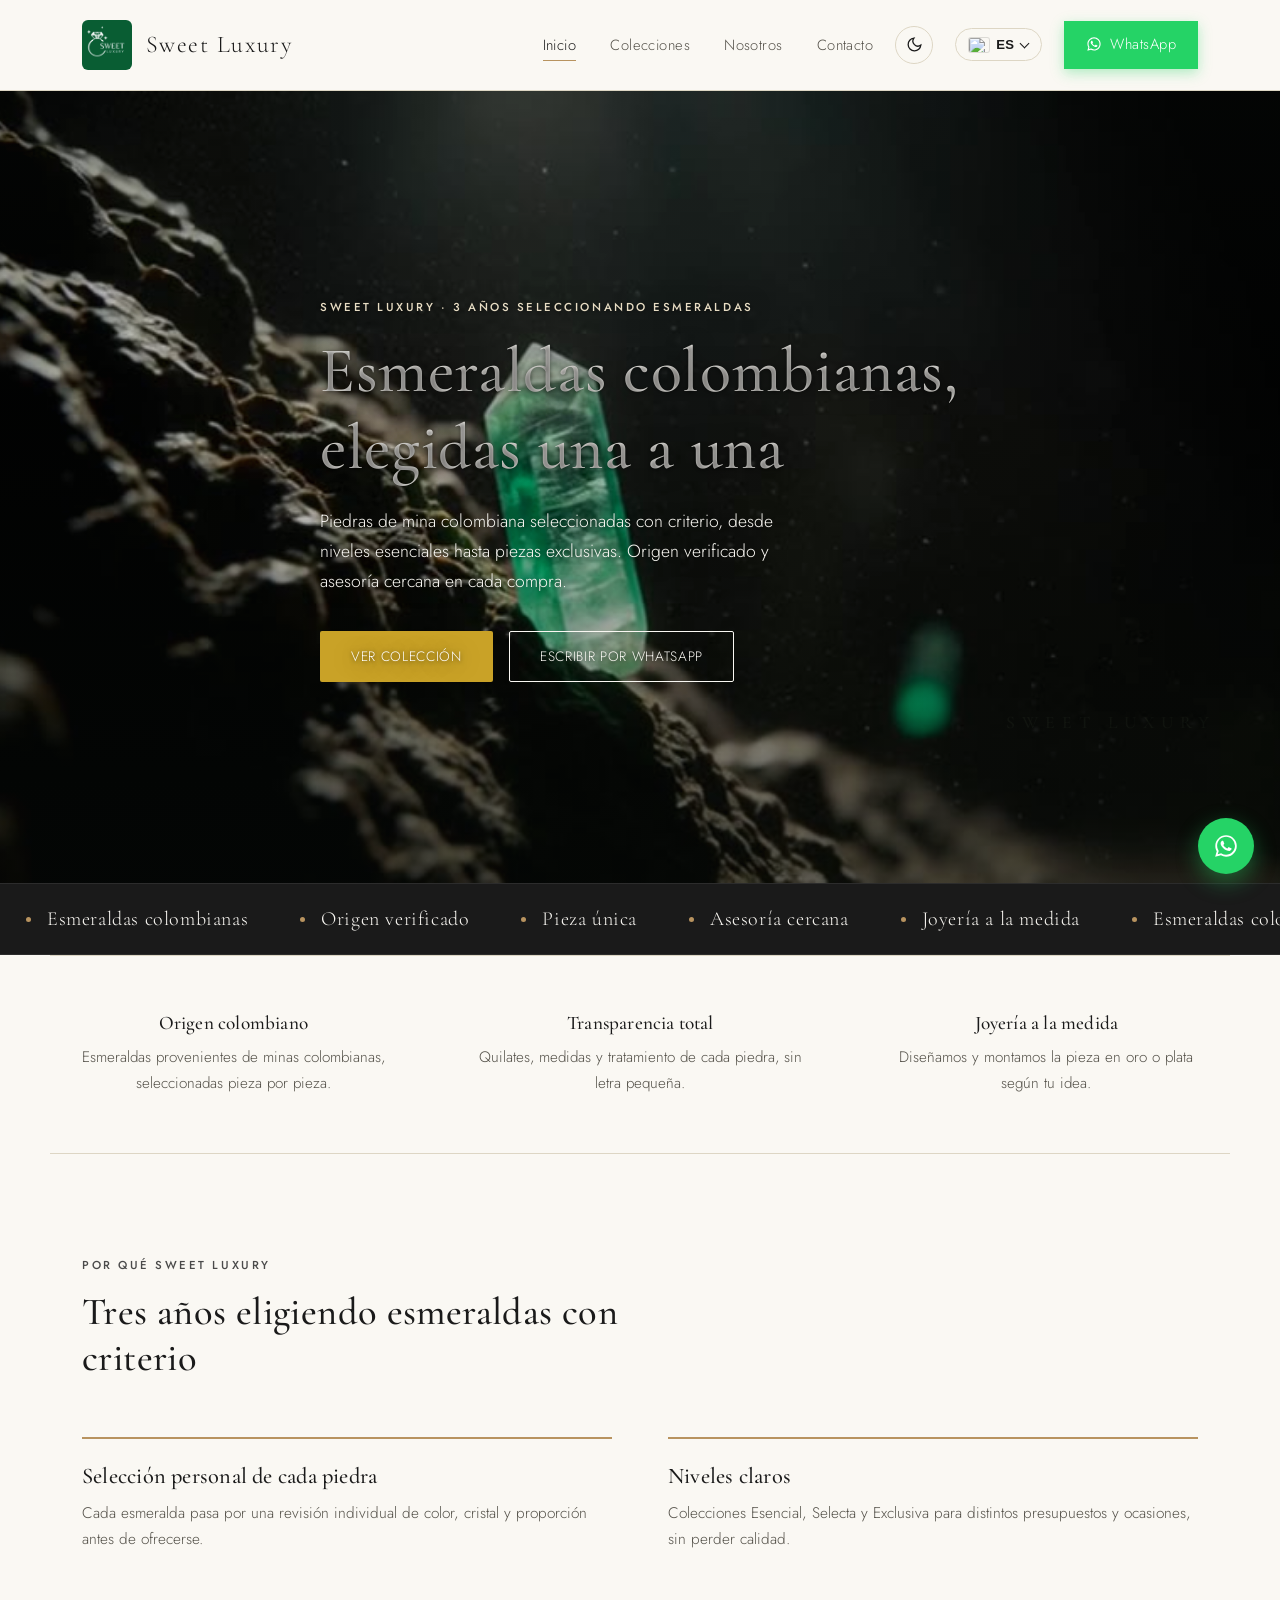
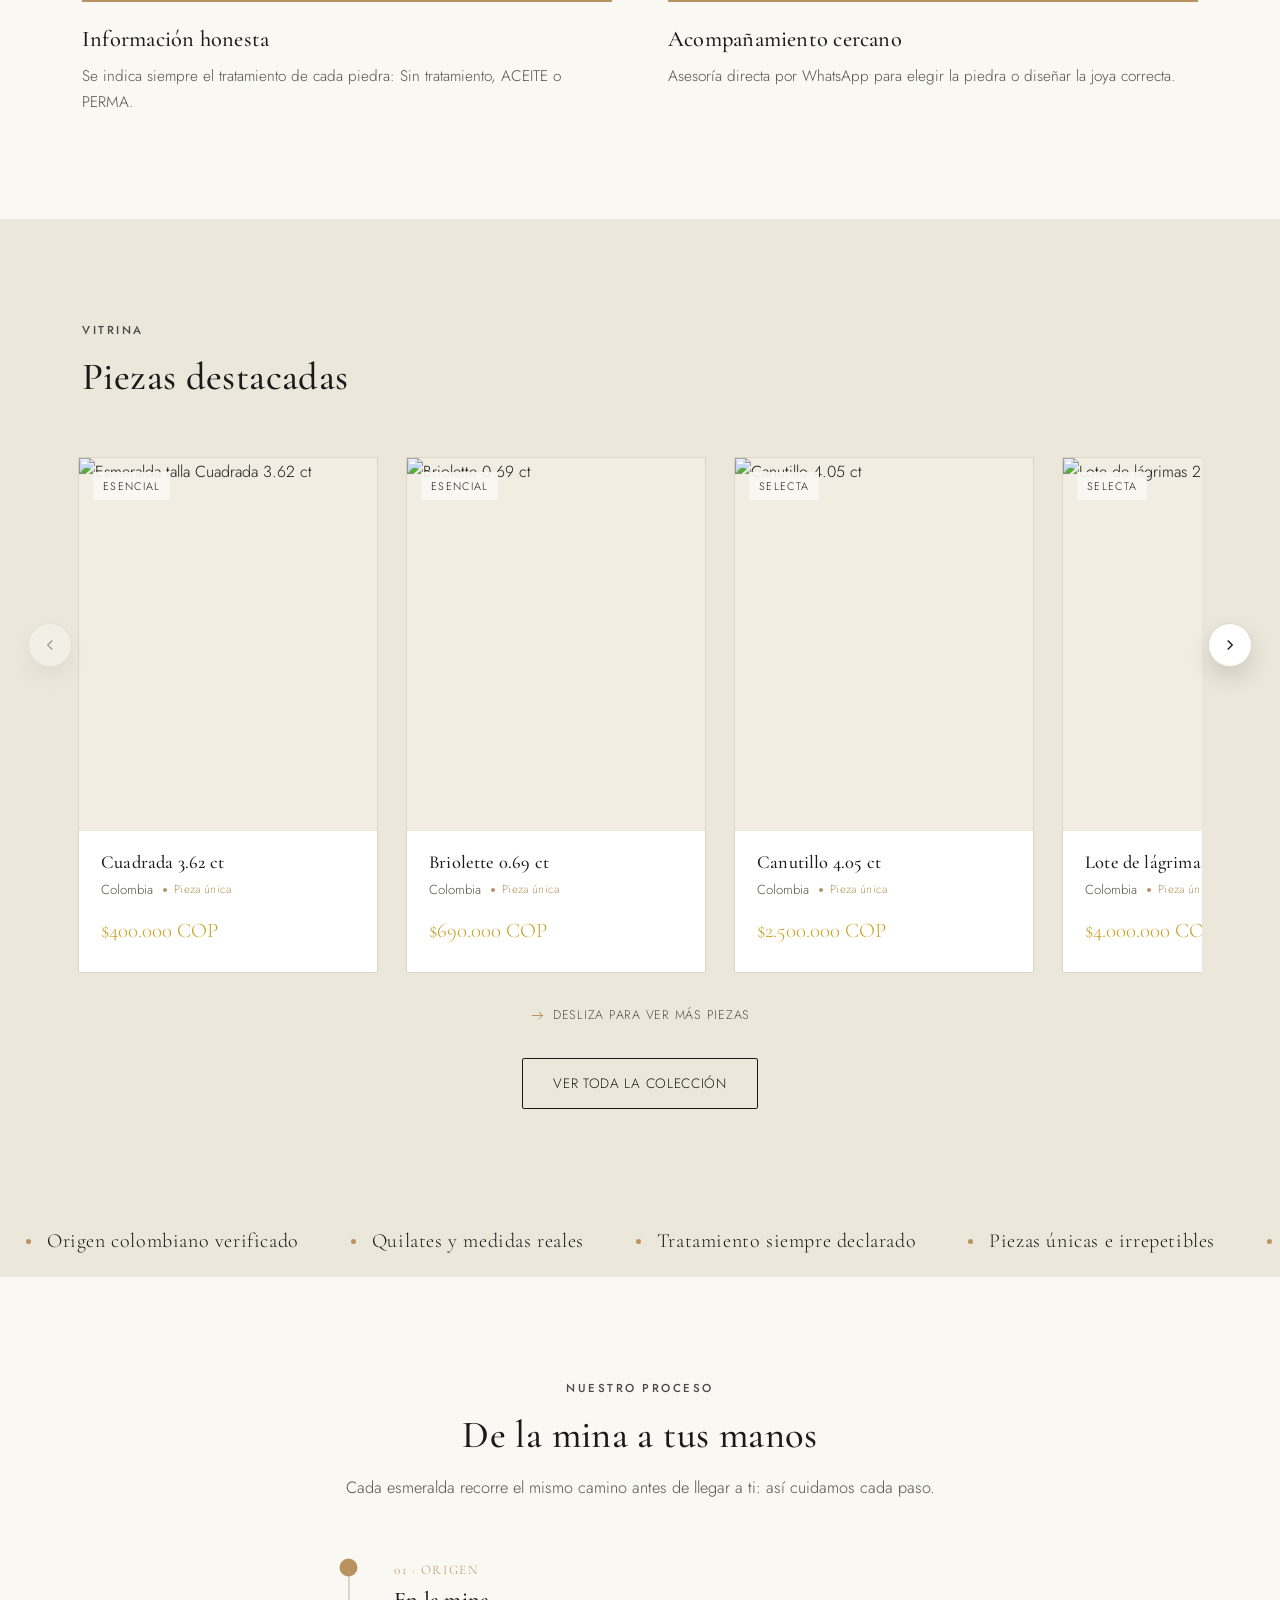
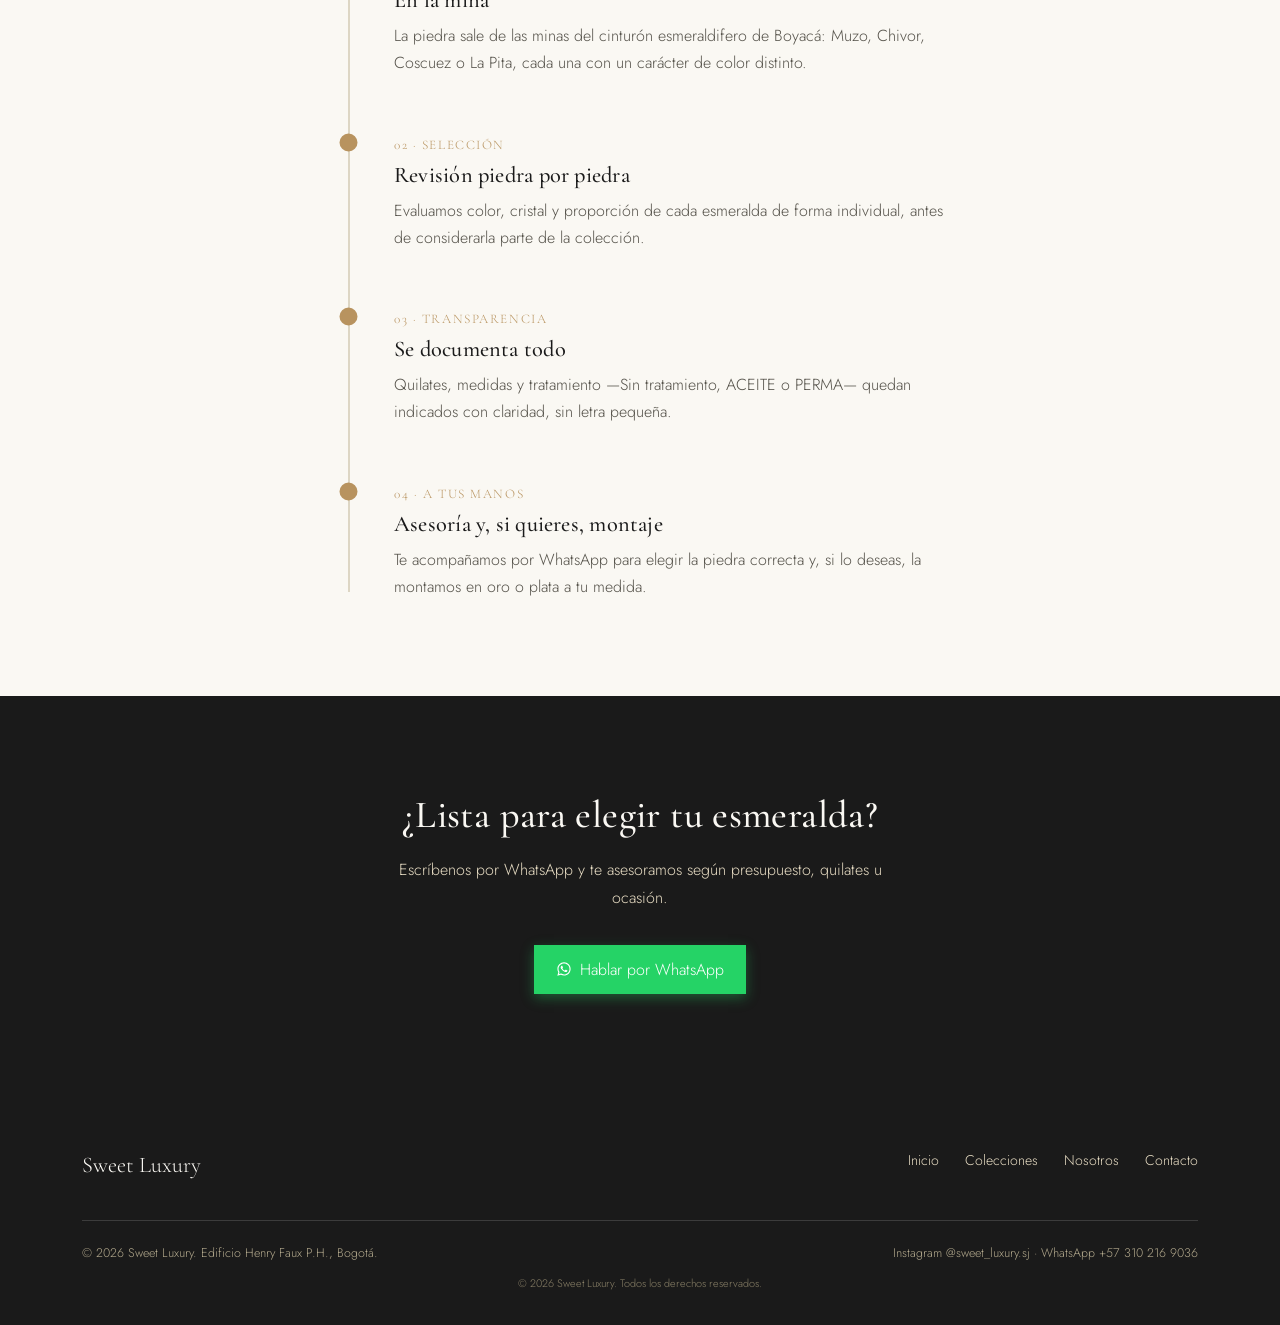
==== commit c98fb2ca: "Hero: fondo de video (mina de esmeraldas) estilo Ormelis + limpieza de saltos de línea" ====
--- a/index.html
+++ b/index.html
@@ -1,440 +1,449 @@
-<!DOCTYPE html>
-<html lang="es">
-<head>
-<meta charset="UTF-8">
-<meta name="viewport" content="width=device-width, initial-scale=1.0">
-<title>Sweet Luxury | Esmeraldas colombianas</title>
-<meta name="description" content="Esmeraldas colombianas elegidas una a una. Piedras desde niveles esenciales hasta exclusivas, con origen verificado y joyería a la medida.">
-<link rel="canonical" href="https://www.sweetluxury.co/index.html">
-<meta property="og:type" content="website">
-<meta property="og:site_name" content="Sweet Luxury">
-<meta property="og:locale" content="es_CO">
-<meta property="og:title" content="Sweet Luxury | Esmeraldas colombianas">
-<meta property="og:description" content="Esmeraldas colombianas elegidas una a una. Piedras desde niveles esenciales hasta exclusivas, con origen verificado y joyería a la medida.">
-<meta property="og:url" content="https://www.sweetluxury.co/index.html">
-<meta property="og:image" content="https://www.sweetluxury.co/assets/img/logo.png">
-<meta name="twitter:card" content="summary">
-<meta name="twitter:title" content="Sweet Luxury | Esmeraldas colombianas">
-<meta name="twitter:description" content="Esmeraldas colombianas elegidas una a una. Piedras desde niveles esenciales hasta exclusivas, con origen verificado y joyería a la medida.">
-<meta name="twitter:image" content="https://www.sweetluxury.co/assets/img/logo.png">
-<script>
-(function(){
-  try{
-    if(localStorage.getItem('sl-theme') === 'dark'){
-      document.documentElement.setAttribute('data-theme','dark');
-    }
-  }catch(e){}
-})();
-</script>
-<link rel="icon" href="assets/img/logo.png" type="image/png">
-<link rel="stylesheet" href="assets/style.css">
-<script type="application/ld+json">
-{
-  "@context": "https://schema.org",
-  "@type": "JewelryStore",
-  "name": "Sweet Luxury",
-  "image": "https://www.sweetluxury.co/assets/img/logo.png",
-  "url": "https://www.sweetluxury.co/index.html",
-  "telephone": "+573102169036",
-  "priceRange": "$400.000 - $10.000.000",
-  "address": {
-    "@type": "PostalAddress",
-    "streetAddress": "Edificio Henry Faux P.H.",
-    "addressLocality": "Bogotá",
-    "addressCountry": "CO"
-  },
-  "sameAs": ["https://instagram.com/sweet_luxury.sj"],
-  "openingHoursSpecification": {
-    "@type": "OpeningHoursSpecification",
-    "dayOfWeek": ["Monday","Tuesday","Wednesday","Thursday","Friday"],
-    "opens": "10:00",
-    "closes": "19:00"
-  }
-}
-</script>
-</head>
-<body data-page="index">
-
-<div class="preloader" id="preloader" aria-hidden="true">
-  <img src="assets/img/logo.webp" alt="" class="preloader-logo">
-  <span class="preloader-name">Sweet Luxury</span>
-</div>
-
-<div class="scroll-progress"></div>
-
-<header class="site-header">
-  <div class="header-inner">
-    <a href="index.html" class="logo"><img src="assets/img/logo.webp" alt="Sweet Luxury" class="logo-img theme-logo-light"><img src="assets/img/logo-dark.webp" alt="Sweet Luxury" class="logo-img theme-logo-dark"><span class="logo-name">Sweet Luxury</span></a>
-    <nav class="main-nav">
-      <button class="nav-toggle" aria-label="Abrir menú" aria-expanded="false" aria-controls="main-nav-list" data-i18n-aria="nav_toggle_aria">&#9776;</button>
-      <ul id="main-nav-list">
-        <li><a href="index.html" class="active" data-i18n="nav_home">Inicio</a></li>
-        <li><a href="colecciones.html" data-i18n="nav_collections">Colecciones</a></li>
-        <li><a href="nosotros.html" data-i18n="nav_about">Nosotros</a></li>
-        <li><a href="contacto.html" data-i18n="nav_contact">Contacto</a></li>
-      </ul>
-      <button class="theme-toggle" id="theme-toggle" aria-label="Cambiar a modo oscuro" data-i18n-aria="theme_toggle_aria">
-        <svg class="icon-moon" viewBox="0 0 24 24"><path d="M21 12.79A9 9 0 1 1 11.21 3 7 7 0 0 0 21 12.79z"/></svg>
-        <svg class="icon-sun" viewBox="0 0 24 24"><circle cx="12" cy="12" r="5"/><line x1="12" y1="1" x2="12" y2="3"/><line x1="12" y1="21" x2="12" y2="23"/><line x1="4.22" y1="4.22" x2="5.64" y2="5.64"/><line x1="18.36" y1="18.36" x2="19.78" y2="19.78"/><line x1="1" y1="12" x2="3" y2="12"/><line x1="21" y1="12" x2="23" y2="12"/><line x1="4.22" y1="19.78" x2="5.64" y2="18.36"/><line x1="18.36" y1="5.64" x2="19.78" y2="4.22"/></svg>
-      </button>
-      <div class="lang-switcher" id="lang-switcher">
-        <button class="lang-btn" type="button" aria-haspopup="true" aria-expanded="false" aria-label="Cambiar idioma" data-i18n-aria="lang_switcher_aria">
-          <img class="lang-current-flag" src="https://flagcdn.com/w80/co.png" alt="Español" width="20" height="14">
-          <span class="lang-current-code">ES</span>
-          <span class="lang-caret"></span>
-        </button>
-        <div class="lang-menu" role="menu">
-          <button class="lang-option" type="button" data-lang="es" role="menuitem"><img class="flag" src="https://flagcdn.com/w80/co.png" alt="" width="22" height="16"> Español</button>
-          <button class="lang-option" type="button" data-lang="en" role="menuitem"><img class="flag" src="https://flagcdn.com/w80/us.png" alt="" width="22" height="16"> English</button>
-          <button class="lang-option" type="button" data-lang="fr" role="menuitem"><img class="flag" src="https://flagcdn.com/w80/fr.png" alt="" width="22" height="16"> Français</button>
-          <button class="lang-option" type="button" data-lang="pt" role="menuitem"><img class="flag" src="https://flagcdn.com/w80/br.png" alt="" width="22" height="16"> Português</button>
-        </div>
-      </div>
-      <a class="btn-whatsapp" href="https://wa.me/573102169036?text=Hola%20Sweet%20Luxury%2C%20quiero%20conocer%20m%C3%A1s%20sobre%20sus%20esmeraldas" target="_blank" rel="noopener">
-        <svg viewBox="0 0 24 24"><path d="M12.04 2C6.58 2 2.13 6.45 2.13 11.91c0 1.75.46 3.45 1.32 4.95L2 22l5.29-1.39a9.9 9.9 0 0 0 4.75 1.21h.01c5.46 0 9.9-4.45 9.9-9.91C21.96 6.45 17.5 2 12.04 2zm0 18.08h-.01a8.2 8.2 0 0 1-4.18-1.15l-.3-.18-3.14.82.84-3.06-.2-.31a8.2 8.2 0 0 1-1.26-4.38c0-4.55 3.7-8.25 8.26-8.25 2.2 0 4.27.86 5.83 2.42a8.18 8.18 0 0 1 2.41 5.84c0 4.55-3.71 8.25-8.25 8.25zm4.53-6.18c-.25-.12-1.47-.72-1.7-.81-.23-.08-.39-.12-.56.13-.17.25-.64.81-.78.97-.14.17-.29.19-.53.06-.25-.12-1.04-.38-1.99-1.22-.73-.66-1.23-1.46-1.37-1.71-.14-.25-.02-.38.11-.51.11-.11.25-.29.37-.43.12-.14.16-.25.25-.41.08-.17.04-.31-.02-.43-.06-.12-.56-1.36-.77-1.86-.2-.48-.41-.42-.56-.43-.14-.01-.31-.01-.48-.01-.17 0-.43.06-.66.31-.23.25-.86.85-.86 2.06 0 1.22.89 2.4 1.01 2.56.12.17 1.75 2.67 4.24 3.74.59.26 1.06.41 1.42.52.6.19 1.14.16 1.57.1.48-.07 1.47-.6 1.68-1.19.21-.58.21-1.08.14-1.19-.06-.1-.23-.16-.48-.28z"/></svg>
-        WhatsApp
-      </a>
-    </nav>
-  </div>
-</header>
-
-<section class="hero">
-  <div class="container">
-    <div class="hero-content">
-      <span class="eyebrow" data-i18n="hero_eyebrow">Sweet Luxury · 3 años seleccionando esmeraldas</span>
-      <h1 data-i18n="hero_title">Esmeraldas colombianas, elegidas una a una</h1>
-      <p data-i18n="hero_desc">Piedras de mina colombiana seleccionadas con criterio, desde niveles esenciales hasta piezas exclusivas. Origen verificado y asesoría cercana en cada compra.</p>
-      <div class="hero-actions">
-        <a href="colecciones.html" class="btn btn-primary" data-i18n="hero_cta_collection">Ver colección</a>
-        <a href="https://wa.me/573102169036?text=Hola%20Sweet%20Luxury%2C%20quiero%20conocer%20m%C3%A1s%20sobre%20sus%20esmeraldas" class="btn btn-outline" target="_blank" rel="noopener" data-i18n="cta_whatsapp_write">Escribir por WhatsApp</a>
-      </div>
-    </div>
-  </div>
-  <p class="hero-watermark" aria-hidden="true">Sweet Luxury</p>
-</section>
-
-<div class="marquee-strip" aria-hidden="true">
-  <div class="marquee-track">
-    <div class="marquee-item"><span class="dot"></span><span data-i18n="m_emeralds">Esmeraldas colombianas</span></div>
-    <div class="marquee-item"><span class="dot"></span><span data-i18n="m_origin">Origen verificado</span></div>
-    <div class="marquee-item"><span class="dot"></span><span data-i18n="m_unique">Pieza única</span></div>
-    <div class="marquee-item"><span class="dot"></span><span data-i18n="m_advice">Asesoría cercana</span></div>
-    <div class="marquee-item"><span class="dot"></span><span data-i18n="m_custom">Joyería a la medida</span></div>
-    <div class="marquee-item"><span class="dot"></span><span data-i18n="m_emeralds">Esmeraldas colombianas</span></div>
-    <div class="marquee-item"><span class="dot"></span><span data-i18n="m_origin">Origen verificado</span></div>
-    <div class="marquee-item"><span class="dot"></span><span data-i18n="m_unique">Pieza única</span></div>
-    <div class="marquee-item"><span class="dot"></span><span data-i18n="m_advice">Asesoría cercana</span></div>
-    <div class="marquee-item"><span class="dot"></span><span data-i18n="m_custom">Joyería a la medida</span></div>
-  </div>
-</div>
-
-<section class="trust-strip container">
-  <div class="trust-item" data-reveal="up">
-    <h3 data-i18n="trust1_h">Origen colombiano</h3>
-    <p data-i18n="trust1_p">Esmeraldas provenientes de minas colombianas, seleccionadas pieza por pieza.</p>
-  </div>
-  <div class="trust-item" data-reveal="up">
-    <h3 data-i18n="trust2_h">Transparencia total</h3>
-    <p data-i18n="trust2_p">Quilates, medidas y tratamiento de cada piedra, sin letra pequeña.</p>
-  </div>
-  <div class="trust-item" data-reveal="up">
-    <h3 data-i18n="m_custom">Joyería a la medida</h3>
-    <p data-i18n="trust3_p">Diseñamos y montamos la pieza en oro o plata según tu idea.</p>
-  </div>
-</section>
-
-<section>
-  <div class="container">
-    <div class="section-head" data-reveal="fade">
-      <span class="eyebrow" data-i18n="why_eyebrow">Por qué Sweet Luxury</span>
-      <h2 data-i18n="why_title">Tres años eligiendo esmeraldas con criterio</h2>
-    </div>
-    <div class="why-grid">
-      <div class="why-item" data-reveal="up">
-        <h3 data-i18n="why1_h">Selección personal de cada piedra</h3>
-        <p data-i18n="why1_p">Cada esmeralda pasa por una revisión individual de color, cristal y proporción antes de ofrecerse.</p>
-      </div>
-      <div class="why-item" data-reveal="up">
-        <h3 data-i18n="why2_h">Niveles claros</h3>
-        <p data-i18n="why2_p">Colecciones Esencial, Selecta y Exclusiva para distintos presupuestos y ocasiones, sin perder calidad.</p>
-      </div>
-      <div class="why-item" data-reveal="up">
-        <h3 data-i18n="why3_h">Información honesta</h3>
-        <p data-i18n="why3_p">Se indica siempre el tratamiento de cada piedra: Sin tratamiento, ACEITE o PERMA.</p>
-      </div>
-      <div class="why-item" data-reveal="up">
-        <h3 data-i18n="why4_h">Acompañamiento cercano</h3>
-        <p data-i18n="why4_p">Asesoría directa por WhatsApp para elegir la piedra o diseñar la joya correcta.</p>
-      </div>
-    </div>
-  </div>
-</section>
-
-<section class="bg-mist">
-  <div class="container">
-    <div class="section-head" data-reveal="fade">
-      <span class="eyebrow" data-i18n="showcase_eyebrow">Vitrina</span>
-      <h2 data-i18n="showcase_title">Piezas destacadas</h2>
-    </div>
-    <div class="showcase-scroll-wrap">
-      <button class="showcase-arrow prev" type="button" aria-label="Ver piezas anteriores" data-i18n-aria="showcase_prev_aria">
-        <svg viewBox="0 0 24 24"><path d="M15 18l-6-6 6-6"/></svg>
-      </button>
-      <div class="showcase-scroll">
-
-        <a class="piece-card" href="colecciones.html?pieza=cuadrada-362" data-reveal="up">
-          <div class="piece-media" data-reveal="shine">
-            <span class="piece-level" data-i18n-word="Esencial">Esencial</span>
-            <img src="https://imgproxy.treinta.co/sig/size:900:::/quality:85/plain/https%3A%2F%2Fcdn.treinta.co%2Fnew-products%2Fproducts%2F78e96f64-42a3-51fd-8411-9360020530a8%2Fc036dcdd-5d70-5f34-accb-c8ea475ba1a8.jpg" alt="Esmeralda talla Cuadrada 3.62 ct" loading="lazy">
-          </div>
-          <div class="piece-body">
-            <h3 data-i18n-piece="Cuadrada 3.62 ct">Cuadrada 3.62 ct</h3>
-            <div class="piece-origin-row">
-              <span class="piece-origin" data-i18n-word="Colombia">Colombia</span>
-              <span class="piece-unique" data-i18n="m_unique">Pieza única</span>
-            </div>
-            <div class="piece-meta">
-              <span class="price" data-price-cop="400000">$400.000 COP</span>
-            </div>
-          </div>
-        </a>
-
-        <a class="piece-card" href="colecciones.html?pieza=briolette-069" data-reveal="up">
-          <div class="piece-media" data-reveal="shine">
-            <span class="piece-level" data-i18n-word="Esencial">Esencial</span>
-            <img src="https://imgproxy.treinta.co/sig/size:900:::/quality:85/plain/https%3A%2F%2Fcdn.treinta.co%2Fnew-products%2Fproducts%2F78e96f64-42a3-51fd-8411-9360020530a8%2F01ed0b76-068b-5ba2-aef3-47e300bb1059.jpg" alt="Briolette 0.69 ct" loading="lazy">
-          </div>
-          <div class="piece-body">
-            <h3 data-i18n-piece="Briolette 0.69 ct">Briolette 0.69 ct</h3>
-            <div class="piece-origin-row">
-              <span class="piece-origin" data-i18n-word="Colombia">Colombia</span>
-              <span class="piece-unique" data-i18n="m_unique">Pieza única</span>
-            </div>
-            <div class="piece-meta">
-              <span class="price" data-price-cop="690000">$690.000 COP</span>
-            </div>
-          </div>
-        </a>
-
-        <a class="piece-card" href="colecciones.html?pieza=canutillo-405" data-reveal="up">
-          <div class="piece-media" data-reveal="shine">
-            <span class="piece-level" data-i18n-word="Selecta">Selecta</span>
-            <img src="https://imgproxy.treinta.co/sig/size:900:::/quality:85/plain/https%3A%2F%2Fcdn.treinta.co%2Fnew-products%2Fproducts%2F78e96f64-42a3-51fd-8411-9360020530a8%2Fa9d32096-ae54-50ff-999b-22d757b36d0a.jpg" alt="Canutillo 4.05 ct" loading="lazy">
-          </div>
-          <div class="piece-body">
-            <h3 data-i18n-piece="Canutillo 4.05 ct">Canutillo 4.05 ct</h3>
-            <div class="piece-origin-row">
-              <span class="piece-origin" data-i18n-word="Colombia">Colombia</span>
-              <span class="piece-unique" data-i18n="m_unique">Pieza única</span>
-            </div>
-            <div class="piece-meta">
-              <span class="price" data-price-cop="2500000">$2.500.000 COP</span>
-            </div>
-          </div>
-        </a>
-
-        <a class="piece-card" href="colecciones.html?pieza=lote-lagrimas-283" data-reveal="up">
-          <div class="piece-media" data-reveal="shine">
-            <span class="piece-level" data-i18n-word="Selecta">Selecta</span>
-            <img src="https://imgproxy.treinta.co/sig/size:900:::/quality:85/plain/https%3A%2F%2Fcdn.treinta.co%2Fnew-products%2Fproducts%2F78e96f64-42a3-51fd-8411-9360020530a8%2F009fc4cd-cefc-5e98-8d94-0ae3e187ce56.jpg" alt="Lote de lágrimas 2.83 ct" loading="lazy">
-          </div>
-          <div class="piece-body">
-            <h3 data-i18n-piece="Lote de lágrimas 2.83 ct">Lote de lágrimas 2.83 ct</h3>
-            <div class="piece-origin-row">
-              <span class="piece-origin" data-i18n-word="Colombia">Colombia</span>
-              <span class="piece-unique" data-i18n="m_unique">Pieza única</span>
-            </div>
-            <div class="piece-meta">
-              <span class="price" data-price-cop="4000000">$4.000.000 COP</span>
-            </div>
-          </div>
-        </a>
-
-        <a class="piece-card" href="colecciones.html?pieza=macla-1417" data-reveal="up">
-          <div class="piece-media" data-reveal="shine">
-            <span class="piece-level" data-i18n-word="Selecta">Selecta</span>
-            <img src="https://imgproxy.treinta.co/sig/size:900:::/quality:85/plain/https%3A%2F%2Fcdn.treinta.co%2Fnew-products%2Fproducts%2F78e96f64-42a3-51fd-8411-9360020530a8%2F285aba6a-1614-546a-b571-9e707dc16271.jpg" alt="Macla 14.17 ct" loading="lazy">
-          </div>
-          <div class="piece-body">
-            <h3 data-i18n-piece="Macla 14.17 ct">Macla 14.17 ct</h3>
-            <div class="piece-origin-row">
-              <span class="piece-origin" data-i18n-word="Colombia">Colombia</span>
-              <span class="piece-unique" data-i18n="m_unique">Pieza única</span>
-            </div>
-            <div class="piece-meta">
-              <span class="price" data-price-cop="3000000">$3.000.000 COP</span>
-            </div>
-          </div>
-        </a>
-
-        <a class="piece-card" href="colecciones.html?pieza=cuadrada-495" data-reveal="up">
-          <div class="piece-media" data-reveal="shine">
-            <span class="piece-level" data-i18n-word="Exclusiva">Exclusiva</span>
-            <img src="https://imgproxy.treinta.co/sig/size:900:::/quality:85/plain/https%3A%2F%2Fcdn.treinta.co%2Fnew-products%2Fproducts%2F78e96f64-42a3-51fd-8411-9360020530a8%2F63348b97-dca3-590e-845c-0096eaf96b5b.jpg" alt="Esmeralda talla Cuadrada 4.95 ct" loading="lazy">
-          </div>
-          <div class="piece-body">
-            <h3 data-i18n-piece="Cuadrada 4.95 ct">Cuadrada 4.95 ct</h3>
-            <div class="piece-origin-row">
-              <span class="piece-origin" data-i18n-word="Brasil">Brasil</span>
-              <span class="piece-unique" data-i18n="m_unique">Pieza única</span>
-            </div>
-            <div class="piece-meta">
-              <span class="price" data-price-cop="10000000">$10.000.000 COP</span>
-            </div>
-          </div>
-        </a>
-
-      </div>
-      <button class="showcase-arrow next" type="button" aria-label="Ver más piezas" data-i18n-aria="showcase_next_aria">
-        <svg viewBox="0 0 24 24"><path d="M9 6l6 6-6 6"/></svg>
-      </button>
-    </div>
-    <p class="showcase-hint">
-      <svg viewBox="0 0 24 24"><path d="M3 12h18M14 6l6 6-6 6"/></svg>
-      <span data-i18n="showcase_hint">Desliza para ver más piezas</span>
-    </p>
-    <div style="text-align:center;margin-top:32px;">
-      <a href="colecciones.html" class="btn btn-outline" data-i18n="showcase_view_all">Ver toda la colección</a>
-    </div>
-  </div>
-</section>
-
-<div class="marquee-strip values-marquee" aria-hidden="true">
-  <div class="marquee-track">
-    <div class="marquee-item"><span class="dot"></span><span data-i18n="vm1">Origen colombiano verificado</span></div>
-    <div class="marquee-item"><span class="dot"></span><span data-i18n="vm2">Quilates y medidas reales</span></div>
-    <div class="marquee-item"><span class="dot"></span><span data-i18n="vm3">Tratamiento siempre declarado</span></div>
-    <div class="marquee-item"><span class="dot"></span><span data-i18n="vm4">Piezas únicas e irrepetibles</span></div>
-    <div class="marquee-item"><span class="dot"></span><span data-i18n="vm5">Asesoría por WhatsApp</span></div>
-    <div class="marquee-item"><span class="dot"></span><span data-i18n="vm6">Envíos nacionales e internacionales</span></div>
-    <div class="marquee-item"><span class="dot"></span><span data-i18n="vm1">Origen colombiano verificado</span></div>
-    <div class="marquee-item"><span class="dot"></span><span data-i18n="vm2">Quilates y medidas reales</span></div>
-    <div class="marquee-item"><span class="dot"></span><span data-i18n="vm3">Tratamiento siempre declarado</span></div>
-    <div class="marquee-item"><span class="dot"></span><span data-i18n="vm4">Piezas únicas e irrepetibles</span></div>
-    <div class="marquee-item"><span class="dot"></span><span data-i18n="vm5">Asesoría por WhatsApp</span></div>
-    <div class="marquee-item"><span class="dot"></span><span data-i18n="vm6">Envíos nacionales e internacionales</span></div>
-  </div>
-</div>
-
-<section class="process-section">
-  <div class="container">
-    <div class="section-head center" data-reveal="fade">
-      <span class="eyebrow" data-i18n="process_eyebrow">Nuestro proceso</span>
-      <h2 data-i18n="process_title">De la mina a tus manos</h2>
-      <p data-i18n="process_desc">Cada esmeralda recorre el mismo camino antes de llegar a ti: así cuidamos cada paso.</p>
-    </div>
-    <div class="process-steps">
-      <div class="process-line-track"></div>
-      <div class="process-line-fill"></div>
-
-      <div class="process-step" data-reveal="fade">
-        <div class="process-dot-col"><div class="process-dot"></div></div>
-        <div class="process-step-body">
-          <span class="process-step-num" data-i18n="step1_num">01 · Origen</span>
-          <h3 data-i18n="step1_h">En la mina</h3>
-          <p data-i18n="step1_p">La piedra sale de las minas del cinturón esmeraldífero de Boyacá: Muzo, Chivor, Coscuez o La Pita, cada una con un carácter de color distinto.</p>
-        </div>
-      </div>
-
-      <div class="process-step" data-reveal="fade">
-        <div class="process-dot-col"><div class="process-dot"></div></div>
-        <div class="process-step-body">
-          <span class="process-step-num" data-i18n="step2_num">02 · Selección</span>
-          <h3 data-i18n="step2_h">Revisión piedra por piedra</h3>
-          <p data-i18n="step2_p">Evaluamos color, cristal y proporción de cada esmeralda de forma individual, antes de considerarla parte de la colección.</p>
-        </div>
-      </div>
-
-      <div class="process-step" data-reveal="fade">
-        <div class="process-dot-col"><div class="process-dot"></div></div>
-        <div class="process-step-body">
-          <span class="process-step-num" data-i18n="step3_num">03 · Transparencia</span>
-          <h3 data-i18n="step3_h">Se documenta todo</h3>
-          <p data-i18n="step3_p">Quilates, medidas y tratamiento —Sin tratamiento, ACEITE o PERMA— quedan indicados con claridad, sin letra pequeña.</p>
-        </div>
-      </div>
-
-      <div class="process-step" data-reveal="fade">
-        <div class="process-dot-col"><div class="process-dot"></div></div>
-        <div class="process-step-body">
-          <span class="process-step-num" data-i18n="step4_num">04 · A tus manos</span>
-          <h3 data-i18n="step4_h">Asesoría y, si quieres, montaje</h3>
-          <p data-i18n="step4_p">Te acompañamos por WhatsApp para elegir la piedra correcta y, si lo deseas, la montamos en oro o plata a tu medida.</p>
-        </div>
-      </div>
-
-    </div>
-  </div>
-</section>
-
-<section class="bg-deep">
-  <div class="container final-cta">
-    <h2 data-i18n="final_title_index">¿Lista para elegir tu esmeralda?</h2>
-    <p data-i18n="final_desc_index">Escríbenos por WhatsApp y te asesoramos según presupuesto, quilates u ocasión.</p>
-    <a class="btn-whatsapp" href="https://wa.me/573102169036?text=Hola%20Sweet%20Luxury%2C%20quiero%20conocer%20m%C3%A1s%20sobre%20sus%20esmeraldas" target="_blank" rel="noopener">
-      <svg viewBox="0 0 24 24"><path d="M12.04 2C6.58 2 2.13 6.45 2.13 11.91c0 1.75.46 3.45 1.32 4.95L2 22l5.29-1.39a9.9 9.9 0 0 0 4.75 1.21h.01c5.46 0 9.9-4.45 9.9-9.91C21.96 6.45 17.5 2 12.04 2zm0 18.08h-.01a8.2 8.2 0 0 1-4.18-1.15l-.3-.18-3.14.82.84-3.06-.2-.31a8.2 8.2 0 0 1-1.26-4.38c0-4.55 3.7-8.25 8.26-8.25 2.2 0 4.27.86 5.83 2.42a8.18 8.18 0 0 1 2.41 5.84c0 4.55-3.71 8.25-8.25 8.25zm4.53-6.18c-.25-.12-1.47-.72-1.7-.81-.23-.08-.39-.12-.56.13-.17.25-.64.81-.78.97-.14.17-.29.19-.53.06-.25-.12-1.04-.38-1.99-1.22-.73-.66-1.23-1.46-1.37-1.71-.14-.25-.02-.38.11-.51.11-.11.25-.29.37-.43.12-.14.16-.25.25-.41.08-.17.04-.31-.02-.43-.06-.12-.56-1.36-.77-1.86-.2-.48-.41-.42-.56-.43-.14-.01-.31-.01-.48-.01-.17 0-.43.06-.66.31-.23.25-.86.85-.86 2.06 0 1.22.89 2.4 1.01 2.56.12.17 1.75 2.67 4.24 3.74.59.26 1.06.41 1.42.52.6.19 1.14.16 1.57.1.48-.07 1.47-.6 1.68-1.19.21-.58.21-1.08.14-1.19-.06-.1-.23-.16-.48-.28z"/></svg>
-      <span data-i18n="cta_whatsapp_talk">Hablar por WhatsApp</span>
-    </a>
-  </div>
-</section>
-
-<footer class="site-footer">
-  <div class="container">
-    <div class="footer-inner">
-      <div class="footer-brand">Sweet Luxury</div>
-      <nav class="footer-nav">
-        <ul>
-          <li><a href="index.html" data-i18n="nav_home">Inicio</a></li>
-          <li><a href="colecciones.html" data-i18n="nav_collections">Colecciones</a></li>
-          <li><a href="nosotros.html" data-i18n="nav_about">Nosotros</a></li>
-          <li><a href="contacto.html" data-i18n="nav_contact">Contacto</a></li>
-        </ul>
-      </nav>
-    </div>
-    <div class="footer-bottom">
-      <span>© 2026 Sweet Luxury. Edificio Henry Faux P.H., Bogotá.</span>
-      <span>Instagram @sweet_luxury.sj · WhatsApp +57 310 216 9036</span>
-    </div>
-    <div class="footer-legal" data-i18n="footer_legal">© 2026 Sweet Luxury. Todos los derechos reservados.</div>
-  </div>
-</footer>
-
-<a class="floating-whatsapp" href="https://wa.me/573102169036?text=Hola%20Sweet%20Luxury%2C%20quiero%20conocer%20m%C3%A1s%20sobre%20sus%20esmeraldas" target="_blank" rel="noopener" aria-label="WhatsApp">
-  <svg viewBox="0 0 24 24"><path d="M12.04 2C6.58 2 2.13 6.45 2.13 11.91c0 1.75.46 3.45 1.32 4.95L2 22l5.29-1.39a9.9 9.9 0 0 0 4.75 1.21h.01c5.46 0 9.9-4.45 9.9-9.91C21.96 6.45 17.5 2 12.04 2zm0 18.08h-.01a8.2 8.2 0 0 1-4.18-1.15l-.3-.18-3.14.82.84-3.06-.2-.31a8.2 8.2 0 0 1-1.26-4.38c0-4.55 3.7-8.25 8.26-8.25 2.2 0 4.27.86 5.83 2.42a8.18 8.18 0 0 1 2.41 5.84c0 4.55-3.71 8.25-8.25 8.25zm4.53-6.18c-.25-.12-1.47-.72-1.7-.81-.23-.08-.39-.12-.56.13-.17.25-.64.81-.78.97-.14.17-.29.19-.53.06-.25-.12-1.04-.38-1.99-1.22-.73-.66-1.23-1.46-1.37-1.71-.14-.25-.02-.38.11-.51.11-.11.25-.29.37-.43.12-.14.16-.25.25-.41.08-.17.04-.31-.02-.43-.06-.12-.56-1.36-.77-1.86-.2-.48-.41-.42-.56-.43-.14-.01-.31-.01-.48-.01-.17 0-.43.06-.66.31-.23.25-.86.85-.86 2.06 0 1.22.89 2.4 1.01 2.56.12.17 1.75 2.67 4.24 3.74.59.26 1.06.41 1.42.52.6.19 1.14.16 1.57.1.48-.07 1.47-.6 1.68-1.19.21-.58.21-1.08.14-1.19-.06-.1-.23-.16-.48-.28z"/></svg>
-</a>
-
-<script>
-  document.addEventListener('DOMContentLoaded', function(){
-    var toggle = document.querySelector('.nav-toggle');
-    var menu = document.querySelector('.main-nav ul');
-    if(toggle && menu){ toggle.addEventListener('click', function(){ var isOpen = menu.classList.toggle('open'); toggle.setAttribute('aria-expanded', isOpen ? 'true' : 'false'); }); }
-
-    var themeToggle = document.getElementById('theme-toggle');
-    function syncThemeToggleAria(){
-      if(!themeToggle) return;
-      var isDark = document.documentElement.getAttribute('data-theme') === 'dark';
-      var key = isDark ? 'theme_toggle_aria_light' : 'theme_toggle_aria';
-      themeToggle.setAttribute('data-i18n-aria', key);
-      themeToggle.setAttribute('aria-label', window.SLI18N ? window.SLI18N.t(key) : (isDark ? 'Cambiar a modo claro' : 'Cambiar a modo oscuro'));
-    }
-    if(themeToggle){
-      syncThemeToggleAria();
-      themeToggle.addEventListener('click', function(){
-        var isDark = document.documentElement.getAttribute('data-theme') === 'dark';
-        if(isDark){
-          document.documentElement.removeAttribute('data-theme');
-          try{ localStorage.setItem('sl-theme','light'); }catch(e){}
-        } else {
-          document.documentElement.setAttribute('data-theme','dark');
-          try{ localStorage.setItem('sl-theme','dark'); }catch(e){}
-        }
-        syncThemeToggleAria();
-      });
-    }
-  });
-</script>
-<script src="assets/i18n.js"></script>
-<script src="assets/animations.js"></script>
-
-</body>
-</html>
+<!DOCTYPE html>
+<html lang="es">
+<head>
+<meta charset="UTF-8">
+<meta name="viewport" content="width=device-width, initial-scale=1.0">
+<title>Sweet Luxury | Esmeraldas colombianas</title>
+<meta name="description" content="Esmeraldas colombianas elegidas una a una. Piedras desde niveles esenciales hasta exclusivas, con origen verificado y joyería a la medida.">
+<link rel="canonical" href="https://www.sweetluxury.co/index.html">
+<meta property="og:type" content="website">
+<meta property="og:site_name" content="Sweet Luxury">
+<meta property="og:locale" content="es_CO">
+<meta property="og:title" content="Sweet Luxury | Esmeraldas colombianas">
+<meta property="og:description" content="Esmeraldas colombianas elegidas una a una. Piedras desde niveles esenciales hasta exclusivas, con origen verificado y joyería a la medida.">
+<meta property="og:url" content="https://www.sweetluxury.co/index.html">
+<meta property="og:image" content="https://www.sweetluxury.co/assets/img/logo.png">
+<meta name="twitter:card" content="summary">
+<meta name="twitter:title" content="Sweet Luxury | Esmeraldas colombianas">
+<meta name="twitter:description" content="Esmeraldas colombianas elegidas una a una. Piedras desde niveles esenciales hasta exclusivas, con origen verificado y joyería a la medida.">
+<meta name="twitter:image" content="https://www.sweetluxury.co/assets/img/logo.png">
+<script>
+(function(){
+  try{
+    if(localStorage.getItem('sl-theme') === 'dark'){
+      document.documentElement.setAttribute('data-theme','dark');
+    }
+  }catch(e){}
+})();
+</script>
+<link rel="icon" href="assets/img/logo.png" type="image/png">
+<link rel="stylesheet" href="assets/style.css">
+<script type="application/ld+json">
+{
+  "@context": "https://schema.org",
+  "@type": "JewelryStore",
+  "name": "Sweet Luxury",
+  "image": "https://www.sweetluxury.co/assets/img/logo.png",
+  "url": "https://www.sweetluxury.co/index.html",
+  "telephone": "+573102169036",
+  "priceRange": "$400.000 - $10.000.000",
+  "address": {
+    "@type": "PostalAddress",
+    "streetAddress": "Edificio Henry Faux P.H.",
+    "addressLocality": "Bogotá",
+    "addressCountry": "CO"
+  },
+  "sameAs": ["https://instagram.com/sweet_luxury.sj"],
+  "openingHoursSpecification": {
+    "@type": "OpeningHoursSpecification",
+    "dayOfWeek": ["Monday","Tuesday","Wednesday","Thursday","Friday"],
+    "opens": "10:00",
+    "closes": "19:00"
+  }
+}
+</script>
+</head>
+<body data-page="index">
+
+<div class="preloader" id="preloader" aria-hidden="true">
+  <img src="assets/img/logo.webp" alt="" class="preloader-logo">
+  <span class="preloader-name">Sweet Luxury</span>
+</div>
+
+<div class="scroll-progress"></div>
+
+<header class="site-header">
+  <div class="header-inner">
+    <a href="index.html" class="logo"><img src="assets/img/logo.webp" alt="Sweet Luxury" class="logo-img theme-logo-light"><img src="assets/img/logo-dark.webp" alt="Sweet Luxury" class="logo-img theme-logo-dark"><span class="logo-name">Sweet Luxury</span></a>
+    <nav class="main-nav">
+      <button class="nav-toggle" aria-label="Abrir menú" aria-expanded="false" aria-controls="main-nav-list" data-i18n-aria="nav_toggle_aria">&#9776;</button>
+      <ul id="main-nav-list">
+        <li><a href="index.html" class="active" data-i18n="nav_home">Inicio</a></li>
+        <li><a href="colecciones.html" data-i18n="nav_collections">Colecciones</a></li>
+        <li><a href="nosotros.html" data-i18n="nav_about">Nosotros</a></li>
+        <li><a href="contacto.html" data-i18n="nav_contact">Contacto</a></li>
+      </ul>
+      <button class="theme-toggle" id="theme-toggle" aria-label="Cambiar a modo oscuro" data-i18n-aria="theme_toggle_aria">
+        <svg class="icon-moon" viewBox="0 0 24 24"><path d="M21 12.79A9 9 0 1 1 11.21 3 7 7 0 0 0 21 12.79z"/></svg>
+        <svg class="icon-sun" viewBox="0 0 24 24"><circle cx="12" cy="12" r="5"/><line x1="12" y1="1" x2="12" y2="3"/><line x1="12" y1="21" x2="12" y2="23"/><line x1="4.22" y1="4.22" x2="5.64" y2="5.64"/><line x1="18.36" y1="18.36" x2="19.78" y2="19.78"/><line x1="1" y1="12" x2="3" y2="12"/><line x1="21" y1="12" x2="23" y2="12"/><line x1="4.22" y1="19.78" x2="5.64" y2="18.36"/><line x1="18.36" y1="5.64" x2="19.78" y2="4.22"/></svg>
+      </button>
+      <div class="lang-switcher" id="lang-switcher">
+        <button class="lang-btn" type="button" aria-haspopup="true" aria-expanded="false" aria-label="Cambiar idioma" data-i18n-aria="lang_switcher_aria">
+          <img class="lang-current-flag" src="https://flagcdn.com/w80/co.png" alt="Español" width="20" height="14">
+          <span class="lang-current-code">ES</span>
+          <span class="lang-caret"></span>
+        </button>
+        <div class="lang-menu" role="menu">
+          <button class="lang-option" type="button" data-lang="es" role="menuitem"><img class="flag" src="https://flagcdn.com/w80/co.png" alt="" width="22" height="16"> Español</button>
+          <button class="lang-option" type="button" data-lang="en" role="menuitem"><img class="flag" src="https://flagcdn.com/w80/us.png" alt="" width="22" height="16"> English</button>
+          <button class="lang-option" type="button" data-lang="fr" role="menuitem"><img class="flag" src="https://flagcdn.com/w80/fr.png" alt="" width="22" height="16"> Français</button>
+          <button class="lang-option" type="button" data-lang="pt" role="menuitem"><img class="flag" src="https://flagcdn.com/w80/br.png" alt="" width="22" height="16"> Português</button>
+        </div>
+      </div>
+      <a class="btn-whatsapp" href="https://wa.me/573102169036?text=Hola%20Sweet%20Luxury%2C%20quiero%20conocer%20m%C3%A1s%20sobre%20sus%20esmeraldas" target="_blank" rel="noopener">
+        <svg viewBox="0 0 24 24"><path d="M12.04 2C6.58 2 2.13 6.45 2.13 11.91c0 1.75.46 3.45 1.32 4.95L2 22l5.29-1.39a9.9 9.9 0 0 0 4.75 1.21h.01c5.46 0 9.9-4.45 9.9-9.91C21.96 6.45 17.5 2 12.04 2zm0 18.08h-.01a8.2 8.2 0 0 1-4.18-1.15l-.3-.18-3.14.82.84-3.06-.2-.31a8.2 8.2 0 0 1-1.26-4.38c0-4.55 3.7-8.25 8.26-8.25 2.2 0 4.27.86 5.83 2.42a8.18 8.18 0 0 1 2.41 5.84c0 4.55-3.71 8.25-8.25 8.25zm4.53-6.18c-.25-.12-1.47-.72-1.7-.81-.23-.08-.39-.12-.56.13-.17.25-.64.81-.78.97-.14.17-.29.19-.53.06-.25-.12-1.04-.38-1.99-1.22-.73-.66-1.23-1.46-1.37-1.71-.14-.25-.02-.38.11-.51.11-.11.25-.29.37-.43.12-.14.16-.25.25-.41.08-.17.04-.31-.02-.43-.06-.12-.56-1.36-.77-1.86-.2-.48-.41-.42-.56-.43-.14-.01-.31-.01-.48-.01-.17 0-.43.06-.66.31-.23.25-.86.85-.86 2.06 0 1.22.89 2.4 1.01 2.56.12.17 1.75 2.67 4.24 3.74.59.26 1.06.41 1.42.52.6.19 1.14.16 1.57.1.48-.07 1.47-.6 1.68-1.19.21-.58.21-1.08.14-1.19-.06-.1-.23-.16-.48-.28z"/></svg>
+        WhatsApp
+      </a>
+    </nav>
+  </div>
+</header>
+
+<section class="hero">
+  <video class="hero-video" autoplay muted loop playsinline preload="auto" poster="assets/img/hero-poster.jpg">
+    <source src="assets/video/hero-mina.mp4" type="video/mp4">
+  </video>
+  <div class="container">
+    <div class="hero-content">
+      <span class="eyebrow" data-i18n="hero_eyebrow">Sweet Luxury · 3 años seleccionando esmeraldas</span>
+      <h1 data-i18n="hero_title">Esmeraldas colombianas, elegidas una a una</h1>
+      <p data-i18n="hero_desc">Piedras de mina colombiana seleccionadas con criterio, desde niveles esenciales hasta piezas exclusivas. Origen verificado y asesoría cercana en cada compra.</p>
+      <div class="hero-actions">
+        <a href="colecciones.html" class="btn btn-primary" data-i18n="hero_cta_collection">Ver colección</a>
+        <a href="https://wa.me/573102169036?text=Hola%20Sweet%20Luxury%2C%20quiero%20conocer%20m%C3%A1s%20sobre%20sus%20esmeraldas" class="btn btn-outline" target="_blank" rel="noopener" data-i18n="cta_whatsapp_write">Escribir por WhatsApp</a>
+      </div>
+    </div>
+  </div>
+  <p class="hero-watermark" aria-hidden="true">Sweet Luxury</p>
+</section>
+
+<div class="marquee-strip" aria-hidden="true">
+  <div class="marquee-track">
+    <div class="marquee-item"><span class="dot"></span><span data-i18n="m_emeralds">Esmeraldas colombianas</span></div>
+    <div class="marquee-item"><span class="dot"></span><span data-i18n="m_origin">Origen verificado</span></div>
+    <div class="marquee-item"><span class="dot"></span><span data-i18n="m_unique">Pieza única</span></div>
+    <div class="marquee-item"><span class="dot"></span><span data-i18n="m_advice">Asesoría cercana</span></div>
+    <div class="marquee-item"><span class="dot"></span><span data-i18n="m_custom">Joyería a la medida</span></div>
+    <div class="marquee-item"><span class="dot"></span><span data-i18n="m_emeralds">Esmeraldas colombianas</span></div>
+    <div class="marquee-item"><span class="dot"></span><span data-i18n="m_origin">Origen verificado</span></div>
+    <div class="marquee-item"><span class="dot"></span><span data-i18n="m_unique">Pieza única</span></div>
+    <div class="marquee-item"><span class="dot"></span><span data-i18n="m_advice">Asesoría cercana</span></div>
+    <div class="marquee-item"><span class="dot"></span><span data-i18n="m_custom">Joyería a la medida</span></div>
+  </div>
+</div>
+
+<section class="trust-strip container">
+  <div class="trust-item" data-reveal="up">
+    <h3 data-i18n="trust1_h">Origen colombiano</h3>
+    <p data-i18n="trust1_p">Esmeraldas provenientes de minas colombianas, seleccionadas pieza por pieza.</p>
+  </div>
+  <div class="trust-item" data-reveal="up">
+    <h3 data-i18n="trust2_h">Transparencia total</h3>
+    <p data-i18n="trust2_p">Quilates, medidas y tratamiento de cada piedra, sin letra pequeña.</p>
+  </div>
+  <div class="trust-item" data-reveal="up">
+    <h3 data-i18n="m_custom">Joyería a la medida</h3>
+    <p data-i18n="trust3_p">Diseñamos y montamos la pieza en oro o plata según tu idea.</p>
+  </div>
+</section>
+
+<section>
+  <div class="container">
+    <div class="section-head" data-reveal="fade">
+      <span class="eyebrow" data-i18n="why_eyebrow">Por qué Sweet Luxury</span>
+      <h2 data-i18n="why_title">Tres años eligiendo esmeraldas con criterio</h2>
+    </div>
+    <div class="why-grid">
+      <div class="why-item" data-reveal="up">
+        <h3 data-i18n="why1_h">Selección personal de cada piedra</h3>
+        <p data-i18n="why1_p">Cada esmeralda pasa por una revisión individual de color, cristal y proporción antes de ofrecerse.</p>
+      </div>
+      <div class="why-item" data-reveal="up">
+        <h3 data-i18n="why2_h">Niveles claros</h3>
+        <p data-i18n="why2_p">Colecciones Esencial, Selecta y Exclusiva para distintos presupuestos y ocasiones, sin perder calidad.</p>
+      </div>
+      <div class="why-item" data-reveal="up">
+        <h3 data-i18n="why3_h">Información honesta</h3>
+        <p data-i18n="why3_p">Se indica siempre el tratamiento de cada piedra: Sin tratamiento, ACEITE o PERMA.</p>
+      </div>
+      <div class="why-item" data-reveal="up">
+        <h3 data-i18n="why4_h">Acompañamiento cercano</h3>
+        <p data-i18n="why4_p">Asesoría directa por WhatsApp para elegir la piedra o diseñar la joya correcta.</p>
+      </div>
+    </div>
+  </div>
+</section>
+
+<section class="bg-mist">
+  <div class="container">
+    <div class="section-head" data-reveal="fade">
+      <span class="eyebrow" data-i18n="showcase_eyebrow">Vitrina</span>
+      <h2 data-i18n="showcase_title">Piezas destacadas</h2>
+    </div>
+    <div class="showcase-scroll-wrap">
+      <button class="showcase-arrow prev" type="button" aria-label="Ver piezas anteriores" data-i18n-aria="showcase_prev_aria">
+        <svg viewBox="0 0 24 24"><path d="M15 18l-6-6 6-6"/></svg>
+      </button>
+      <div class="showcase-scroll">
+
+        <a class="piece-card" href="colecciones.html?pieza=cuadrada-362" data-reveal="up">
+          <div class="piece-media" data-reveal="shine">
+            <span class="piece-level" data-i18n-word="Esencial">Esencial</span>
+            <img src="https://imgproxy.treinta.co/sig/size:900:::/quality:85/plain/https%3A%2F%2Fcdn.treinta.co%2Fnew-products%2Fproducts%2F78e96f64-42a3-51fd-8411-9360020530a8%2Fc036dcdd-5d70-5f34-accb-c8ea475ba1a8.jpg" alt="Esmeralda talla Cuadrada 3.62 ct" loading="lazy">
+          </div>
+          <div class="piece-body">
+            <h3 data-i18n-piece="Cuadrada 3.62 ct">Cuadrada 3.62 ct</h3>
+            <div class="piece-origin-row">
+              <span class="piece-origin" data-i18n-word="Colombia">Colombia</span>
+              <span class="piece-unique" data-i18n="m_unique">Pieza única</span>
+            </div>
+            <div class="piece-meta">
+              <span class="price" data-price-cop="400000">$400.000 COP</span>
+            </div>
+          </div>
+        </a>
+
+        <a class="piece-card" href="colecciones.html?pieza=briolette-069" data-reveal="up">
+          <div class="piece-media" data-reveal="shine">
+            <span class="piece-level" data-i18n-word="Esencial">Esencial</span>
+            <img src="https://imgproxy.treinta.co/sig/size:900:::/quality:85/plain/https%3A%2F%2Fcdn.treinta.co%2Fnew-products%2Fproducts%2F78e96f64-42a3-51fd-8411-9360020530a8%2F01ed0b76-068b-5ba2-aef3-47e300bb1059.jpg" alt="Briolette 0.69 ct" loading="lazy">
+          </div>
+          <div class="piece-body">
+            <h3 data-i18n-piece="Briolette 0.69 ct">Briolette 0.69 ct</h3>
+            <div class="piece-origin-row">
+              <span class="piece-origin" data-i18n-word="Colombia">Colombia</span>
+              <span class="piece-unique" data-i18n="m_unique">Pieza única</span>
+            </div>
+            <div class="piece-meta">
+              <span class="price" data-price-cop="690000">$690.000 COP</span>
+            </div>
+          </div>
+        </a>
+
+        <a class="piece-card" href="colecciones.html?pieza=canutillo-405" data-reveal="up">
+          <div class="piece-media" data-reveal="shine">
+            <span class="piece-level" data-i18n-word="Selecta">Selecta</span>
+            <img src="https://imgproxy.treinta.co/sig/size:900:::/quality:85/plain/https%3A%2F%2Fcdn.treinta.co%2Fnew-products%2Fproducts%2F78e96f64-42a3-51fd-8411-9360020530a8%2Fa9d32096-ae54-50ff-999b-22d757b36d0a.jpg" alt="Canutillo 4.05 ct" loading="lazy">
+          </div>
+          <div class="piece-body">
+            <h3 data-i18n-piece="Canutillo 4.05 ct">Canutillo 4.05 ct</h3>
+            <div class="piece-origin-row">
+              <span class="piece-origin" data-i18n-word="Colombia">Colombia</span>
+              <span class="piece-unique" data-i18n="m_unique">Pieza única</span>
+            </div>
+            <div class="piece-meta">
+              <span class="price" data-price-cop="2500000">$2.500.000 COP</span>
+            </div>
+          </div>
+        </a>
+
+        <a class="piece-card" href="colecciones.html?pieza=lote-lagrimas-283" data-reveal="up">
+          <div class="piece-media" data-reveal="shine">
+            <span class="piece-level" data-i18n-word="Selecta">Selecta</span>
+            <img src="https://imgproxy.treinta.co/sig/size:900:::/quality:85/plain/https%3A%2F%2Fcdn.treinta.co%2Fnew-products%2Fproducts%2F78e96f64-42a3-51fd-8411-9360020530a8%2F009fc4cd-cefc-5e98-8d94-0ae3e187ce56.jpg" alt="Lote de lágrimas 2.83 ct" loading="lazy">
+          </div>
+          <div class="piece-body">
+            <h3 data-i18n-piece="Lote de lágrimas 2.83 ct">Lote de lágrimas 2.83 ct</h3>
+            <div class="piece-origin-row">
+              <span class="piece-origin" data-i18n-word="Colombia">Colombia</span>
+              <span class="piece-unique" data-i18n="m_unique">Pieza única</span>
+            </div>
+            <div class="piece-meta">
+              <span class="price" data-price-cop="4000000">$4.000.000 COP</span>
+            </div>
+          </div>
+        </a>
+
+        <a class="piece-card" href="colecciones.html?pieza=macla-1417" data-reveal="up">
+          <div class="piece-media" data-reveal="shine">
+            <span class="piece-level" data-i18n-word="Selecta">Selecta</span>
+            <img src="https://imgproxy.treinta.co/sig/size:900:::/quality:85/plain/https%3A%2F%2Fcdn.treinta.co%2Fnew-products%2Fproducts%2F78e96f64-42a3-51fd-8411-9360020530a8%2F285aba6a-1614-546a-b571-9e707dc16271.jpg" alt="Macla 14.17 ct" loading="lazy">
+          </div>
+          <div class="piece-body">
+            <h3 data-i18n-piece="Macla 14.17 ct">Macla 14.17 ct</h3>
+            <div class="piece-origin-row">
+              <span class="piece-origin" data-i18n-word="Colombia">Colombia</span>
+              <span class="piece-unique" data-i18n="m_unique">Pieza única</span>
+            </div>
+            <div class="piece-meta">
+              <span class="price" data-price-cop="3000000">$3.000.000 COP</span>
+            </div>
+          </div>
+        </a>
+
+        <a class="piece-card" href="colecciones.html?pieza=cuadrada-495" data-reveal="up">
+          <div class="piece-media" data-reveal="shine">
+            <span class="piece-level" data-i18n-word="Exclusiva">Exclusiva</span>
+            <img src="https://imgproxy.treinta.co/sig/size:900:::/quality:85/plain/https%3A%2F%2Fcdn.treinta.co%2Fnew-products%2Fproducts%2F78e96f64-42a3-51fd-8411-9360020530a8%2F63348b97-dca3-590e-845c-0096eaf96b5b.jpg" alt="Esmeralda talla Cuadrada 4.95 ct" loading="lazy">
+          </div>
+          <div class="piece-body">
+            <h3 data-i18n-piece="Cuadrada 4.95 ct">Cuadrada 4.95 ct</h3>
+            <div class="piece-origin-row">
+              <span class="piece-origin" data-i18n-word="Brasil">Brasil</span>
+              <span class="piece-unique" data-i18n="m_unique">Pieza única</span>
+            </div>
+            <div class="piece-meta">
+              <span class="price" data-price-cop="10000000">$10.000.000 COP</span>
+            </div>
+          </div>
+        </a>
+
+      </div>
+      <button class="showcase-arrow next" type="button" aria-label="Ver más piezas" data-i18n-aria="showcase_next_aria">
+        <svg viewBox="0 0 24 24"><path d="M9 6l6 6-6 6"/></svg>
+      </button>
+    </div>
+    <p class="showcase-hint">
+      <svg viewBox="0 0 24 24"><path d="M3 12h18M14 6l6 6-6 6"/></svg>
+      <span data-i18n="showcase_hint">Desliza para ver más piezas</span>
+    </p>
+    <div style="text-align:center;margin-top:32px;">
+      <a href="colecciones.html" class="btn btn-outline" data-i18n="showcase_view_all">Ver toda la colección</a>
+    </div>
+  </div>
+</section>
+
+<div class="marquee-strip values-marquee" aria-hidden="true">
+  <div class="marquee-track">
+    <div class="marquee-item"><span class="dot"></span><span data-i18n="vm1">Origen colombiano verificado</span></div>
+    <div class="marquee-item"><span class="dot"></span><span data-i18n="vm2">Quilates y medidas reales</span></div>
+    <div class="marquee-item"><span class="dot"></span><span data-i18n="vm3">Tratamiento siempre declarado</span></div>
+    <div class="marquee-item"><span class="dot"></span><span data-i18n="vm4">Piezas únicas e irrepetibles</span></div>
+    <div class="marquee-item"><span class="dot"></span><span data-i18n="vm5">Asesoría por WhatsApp</span></div>
+    <div class="marquee-item"><span class="dot"></span><span data-i18n="vm6">Envíos nacionales e internacionales</span></div>
+    <div class="marquee-item"><span class="dot"></span><span data-i18n="vm1">Origen colombiano verificado</span></div>
+    <div class="marquee-item"><span class="dot"></span><span data-i18n="vm2">Quilates y medidas reales</span></div>
+    <div class="marquee-item"><span class="dot"></span><span data-i18n="vm3">Tratamiento siempre declarado</span></div>
+    <div class="marquee-item"><span class="dot"></span><span data-i18n="vm4">Piezas únicas e irrepetibles</span></div>
+    <div class="marquee-item"><span class="dot"></span><span data-i18n="vm5">Asesoría por WhatsApp</span></div>
+    <div class="marquee-item"><span class="dot"></span><span data-i18n="vm6">Envíos nacionales e internacionales</span></div>
+  </div>
+</div>
+
+<section class="process-section">
+  <div class="container">
+    <div class="section-head center" data-reveal="fade">
+      <span class="eyebrow" data-i18n="process_eyebrow">Nuestro proceso</span>
+      <h2 data-i18n="process_title">De la mina a tus manos</h2>
+      <p data-i18n="process_desc">Cada esmeralda recorre el mismo camino antes de llegar a ti: así cuidamos cada paso.</p>
+    </div>
+    <div class="process-steps">
+      <div class="process-line-track"></div>
+      <div class="process-line-fill"></div>
+
+      <div class="process-step" data-reveal="fade">
+        <div class="process-dot-col"><div class="process-dot"></div></div>
+        <div class="process-step-body">
+          <span class="process-step-num" data-i18n="step1_num">01 · Origen</span>
+          <h3 data-i18n="step1_h">En la mina</h3>
+          <p data-i18n="step1_p">La piedra sale de las minas del cinturón esmeraldífero de Boyacá: Muzo, Chivor, Coscuez o La Pita, cada una con un carácter de color distinto.</p>
+        </div>
+      </div>
+
+      <div class="process-step" data-reveal="fade">
+        <div class="process-dot-col"><div class="process-dot"></div></div>
+        <div class="process-step-body">
+          <span class="process-step-num" data-i18n="step2_num">02 · Selección</span>
+          <h3 data-i18n="step2_h">Revisión piedra por piedra</h3>
+          <p data-i18n="step2_p">Evaluamos color, cristal y proporción de cada esmeralda de forma individual, antes de considerarla parte de la colección.</p>
+        </div>
+      </div>
+
+      <div class="process-step" data-reveal="fade">
+        <div class="process-dot-col"><div class="process-dot"></div></div>
+        <div class="process-step-body">
+          <span class="process-step-num" data-i18n="step3_num">03 · Transparencia</span>
+          <h3 data-i18n="step3_h">Se documenta todo</h3>
+          <p data-i18n="step3_p">Quilates, medidas y tratamiento —Sin tratamiento, ACEITE o PERMA— quedan indicados con claridad, sin letra pequeña.</p>
+        </div>
+      </div>
+
+      <div class="process-step" data-reveal="fade">
+        <div class="process-dot-col"><div class="process-dot"></div></div>
+        <div class="process-step-body">
+          <span class="process-step-num" data-i18n="step4_num">04 · A tus manos</span>
+          <h3 data-i18n="step4_h">Asesoría y, si quieres, montaje</h3>
+          <p data-i18n="step4_p">Te acompañamos por WhatsApp para elegir la piedra correcta y, si lo deseas, la montamos en oro o plata a tu medida.</p>
+        </div>
+      </div>
+
+    </div>
+  </div>
+</section>
+
+<section class="bg-deep">
+  <div class="container final-cta">
+    <h2 data-i18n="final_title_index">¿Lista para elegir tu esmeralda?</h2>
+    <p data-i18n="final_desc_index">Escríbenos por WhatsApp y te asesoramos según presupuesto, quilates u ocasión.</p>
+    <a class="btn-whatsapp" href="https://wa.me/573102169036?text=Hola%20Sweet%20Luxury%2C%20quiero%20conocer%20m%C3%A1s%20sobre%20sus%20esmeraldas" target="_blank" rel="noopener">
+      <svg viewBox="0 0 24 24"><path d="M12.04 2C6.58 2 2.13 6.45 2.13 11.91c0 1.75.46 3.45 1.32 4.95L2 22l5.29-1.39a9.9 9.9 0 0 0 4.75 1.21h.01c5.46 0 9.9-4.45 9.9-9.91C21.96 6.45 17.5 2 12.04 2zm0 18.08h-.01a8.2 8.2 0 0 1-4.18-1.15l-.3-.18-3.14.82.84-3.06-.2-.31a8.2 8.2 0 0 1-1.26-4.38c0-4.55 3.7-8.25 8.26-8.25 2.2 0 4.27.86 5.83 2.42a8.18 8.18 0 0 1 2.41 5.84c0 4.55-3.71 8.25-8.25 8.25zm4.53-6.18c-.25-.12-1.47-.72-1.7-.81-.23-.08-.39-.12-.56.13-.17.25-.64.81-.78.97-.14.17-.29.19-.53.06-.25-.12-1.04-.38-1.99-1.22-.73-.66-1.23-1.46-1.37-1.71-.14-.25-.02-.38.11-.51.11-.11.25-.29.37-.43.12-.14.16-.25.25-.41.08-.17.04-.31-.02-.43-.06-.12-.56-1.36-.77-1.86-.2-.48-.41-.42-.56-.43-.14-.01-.31-.01-.48-.01-.17 0-.43.06-.66.31-.23.25-.86.85-.86 2.06 0 1.22.89 2.4 1.01 2.56.12.17 1.75 2.67 4.24 3.74.59.26 1.06.41 1.42.52.6.19 1.14.16 1.57.1.48-.07 1.47-.6 1.68-1.19.21-.58.21-1.08.14-1.19-.06-.1-.23-.16-.48-.28z"/></svg>
+      <span data-i18n="cta_whatsapp_talk">Hablar por WhatsApp</span>
+    </a>
+  </div>
+</section>
+
+<footer class="site-footer">
+  <div class="container">
+    <div class="footer-inner">
+      <div class="footer-brand">Sweet Luxury</div>
+      <nav class="footer-nav">
+        <ul>
+          <li><a href="index.html" data-i18n="nav_home">Inicio</a></li>
+          <li><a href="colecciones.html" data-i18n="nav_collections">Colecciones</a></li>
+          <li><a href="nosotros.html" data-i18n="nav_about">Nosotros</a></li>
+          <li><a href="contacto.html" data-i18n="nav_contact">Contacto</a></li>
+        </ul>
+      </nav>
+    </div>
+    <div class="footer-bottom">
+      <span>© 2026 Sweet Luxury. Edificio Henry Faux P.H., Bogotá.</span>
+      <span>Instagram @sweet_luxury.sj · WhatsApp +57 310 216 9036</span>
+    </div>
+    <div class="footer-legal" data-i18n="footer_legal">© 2026 Sweet Luxury. Todos los derechos reservados.</div>
+  </div>
+</footer>
+
+<a class="floating-whatsapp" href="https://wa.me/573102169036?text=Hola%20Sweet%20Luxury%2C%20quiero%20conocer%20m%C3%A1s%20sobre%20sus%20esmeraldas" target="_blank" rel="noopener" aria-label="WhatsApp">
+  <svg viewBox="0 0 24 24"><path d="M12.04 2C6.58 2 2.13 6.45 2.13 11.91c0 1.75.46 3.45 1.32 4.95L2 22l5.29-1.39a9.9 9.9 0 0 0 4.75 1.21h.01c5.46 0 9.9-4.45 9.9-9.91C21.96 6.45 17.5 2 12.04 2zm0 18.08h-.01a8.2 8.2 0 0 1-4.18-1.15l-.3-.18-3.14.82.84-3.06-.2-.31a8.2 8.2 0 0 1-1.26-4.38c0-4.55 3.7-8.25 8.26-8.25 2.2 0 4.27.86 5.83 2.42a8.18 8.18 0 0 1 2.41 5.84c0 4.55-3.71 8.25-8.25 8.25zm4.53-6.18c-.25-.12-1.47-.72-1.7-.81-.23-.08-.39-.12-.56.13-.17.25-.64.81-.78.97-.14.17-.29.19-.53.06-.25-.12-1.04-.38-1.99-1.22-.73-.66-1.23-1.46-1.37-1.71-.14-.25-.02-.38.11-.51.11-.11.25-.29.37-.43.12-.14.16-.25.25-.41.08-.17.04-.31-.02-.43-.06-.12-.56-1.36-.77-1.86-.2-.48-.41-.42-.56-.43-.14-.01-.31-.01-.48-.01-.17 0-.43.06-.66.31-.23.25-.86.85-.86 2.06 0 1.22.89 2.4 1.01 2.56.12.17 1.75 2.67 4.24 3.74.59.26 1.06.41 1.42.52.6.19 1.14.16 1.57.1.48-.07 1.47-.6 1.68-1.19.21-.58.21-1.08.14-1.19-.06-.1-.23-.16-.48-.28z"/></svg>
+</a>
+
+<script>
+  document.addEventListener('DOMContentLoaded', function(){
+    var heroVideo = document.querySelector('.hero-video');
+    if(heroVideo && window.matchMedia && window.matchMedia('(prefers-reduced-motion: reduce)').matches){
+      heroVideo.removeAttribute('autoplay');
+      heroVideo.pause();
+    }
+
+    var toggle = document.querySelector('.nav-toggle');
+    var menu = document.querySelector('.main-nav ul');
+    if(toggle && menu){ toggle.addEventListener('click', function(){ var isOpen = menu.classList.toggle('open'); toggle.setAttribute('aria-expanded', isOpen ? 'true' : 'false'); }); }
+
+    var themeToggle = document.getElementById('theme-toggle');
+    function syncThemeToggleAria(){
+      if(!themeToggle) return;
+      var isDark = document.documentElement.getAttribute('data-theme') === 'dark';
+      var key = isDark ? 'theme_toggle_aria_light' : 'theme_toggle_aria';
+      themeToggle.setAttribute('data-i18n-aria', key);
+      themeToggle.setAttribute('aria-label', window.SLI18N ? window.SLI18N.t(key) : (isDark ? 'Cambiar a modo claro' : 'Cambiar a modo oscuro'));
+    }
+    if(themeToggle){
+      syncThemeToggleAria();
+      themeToggle.addEventListener('click', function(){
+        var isDark = document.documentElement.getAttribute('data-theme') === 'dark';
+        if(isDark){
+          document.documentElement.removeAttribute('data-theme');
+          try{ localStorage.setItem('sl-theme','light'); }catch(e){}
+        } else {
+          document.documentElement.setAttribute('data-theme','dark');
+          try{ localStorage.setItem('sl-theme','dark'); }catch(e){}
+        }
+        syncThemeToggleAria();
+      });
+    }
+  });
+</script>
+<script src="assets/i18n.js"></script>
+<script src="assets/animations.js"></script>
+
+</body>
+</html>
--- a/assets/style.css
+++ b/assets/style.css
@@ -1,913 +1,1030 @@
-/* Sweet Luxury — hoja de estilos compartida */
-
-@import url('https://fonts.googleapis.com/css2?family=Cormorant+Garamond:wght@400;500;600&family=Jost:wght@300;400;500&display=swap');
-
-:root{
-  /* Paleta — Negro y Oro — se ajusta automáticamente en modo oscuro */
-  --emerald-deep:#1a1a1a;
-  --emerald:#2b2b2b;
-  --emerald-soft:#4a4a4a;
-  --emerald-accent:#c9a227;
-  --emerald-mist:#ece7db;
-  --cream:#faf8f3;
-  --cream-dark:#f1ede3;
-  --surface:#ffffff;
-  --ink:#1a1a1a;
-  --ink-soft:#55524a;
-  --line:#ddd6c4;
-  --gold:#b8935f;
-  --header-bg:rgba(250,248,243,0.94);
-  --piece-badge-bg:rgba(250,248,243,0.92);
-
-  /* Fijos: banda oscura de marca (hero, CTA final, footer) — no cambian con el tema */
-  --deep-bg:#1a1a1a;
-  --deep-text:#faf8f3;
-  --deep-text-soft:#e8ddc4;
-
-  --radius:2px;
-  --maxw:1180px;
-}
-
-html[data-theme="dark"]{
-  --emerald-deep:#f1ede0;
-  --emerald:#3fcf9a;
-  --emerald-soft:#8fd6b8;
-  --emerald-accent:#d9c093;
-  --emerald-mist:#16332a;
-  --cream:#0f1a16;
-  --cream-dark:#182620;
-  --surface:#15251f;
-  --ink:#eae6da;
-  --ink-soft:#a9a495;
-  --line:#2b3a34;
-  --gold:#dab97e;
-  --header-bg:rgba(15,26,22,0.92);
-  --piece-badge-bg:rgba(15,26,22,0.85);
-}
-
-*{box-sizing:border-box;margin:0;padding:0;}
-
-html{scroll-behavior:smooth;}
-
-body{
-  font-family:'Jost', sans-serif;
-  font-weight:300;
-  color:var(--ink);
-  background:var(--cream);
-  line-height:1.7;
-  -webkit-font-smoothing:antialiased;
-  transition:background .25s ease, color .25s ease;
-}
-
-h1,h2,h3,h4{
-  font-family:'Cormorant Garamond', serif;
-  font-weight:500;
-  color:var(--emerald-deep);
-  line-height:1.2;
-  letter-spacing:0.01em;
-}
-
-h1{font-size:clamp(2.6rem,5vw,4.2rem);font-weight:500;}
-h2{font-size:clamp(1.9rem,3vw,2.7rem);}
-h3{font-size:1.4rem;}
-
-a{color:inherit;text-decoration:none;}
-
-img{max-width:100%;display:block;}
-
-.container{max-width:var(--maxw);margin:0 auto;padding:0 32px;}
-
-.eyebrow{
-  text-transform:uppercase;
-  letter-spacing:0.22em;
-  font-size:0.72rem;
-  color:var(--emerald-soft);
-  font-weight:500;
-}
-
-.price{font-family:'Cormorant Garamond',serif;color:var(--emerald-accent);}
-
-/* ---------- Preloader ---------- */
-.preloader{
-  position:fixed;inset:0;z-index:9999;
-  display:flex;flex-direction:column;align-items:center;justify-content:center;gap:14px;
-  background:var(--deep-bg);
-  transition:opacity .6s ease, visibility .6s ease;
-}
-.preloader-logo{
-  width:min(160px, 32vw);height:min(160px, 32vw);object-fit:contain;
-  opacity:0;
-  animation:preloaderIn .6s cubic-bezier(.22,.61,.36,1) .1s forwards;
-}
-.preloader-name{
-  font-family:'Cormorant Garamond',serif;
-  font-size:1.3rem;
-  letter-spacing:0.38em;
-  text-transform:uppercase;
-  color:var(--deep-text);
-  opacity:0;
-  animation:preloaderIn .6s cubic-bezier(.22,.61,.36,1) .28s forwards;
-}
-.preloader.is-hidden{opacity:0;visibility:hidden;pointer-events:none;}
-@keyframes preloaderIn{
-  from{opacity:0;transform:translateY(8px) scale(.94);}
-  to{opacity:1;transform:translateY(0) scale(1);}
-}
-@media (prefers-reduced-motion:reduce){
-  .preloader{transition:none;}
-  .preloader-logo,.preloader-name{animation:none;opacity:1;}
-}
-
-/* ---------- Header ---------- */
-.site-header{
-  position:sticky;top:0;z-index:100;
-  background:var(--header-bg);
-  backdrop-filter:blur(6px);
-  border-bottom:1px solid var(--line);
-}
-.header-inner{
-  max-width:var(--maxw);margin:0 auto;padding:20px 32px;
-  display:flex;align-items:center;justify-content:space-between;
-}
-.logo{
-  font-family:'Cormorant Garamond',serif;
-  font-size:1.5rem;
-  letter-spacing:0.06em;
-  color:var(--emerald-deep);
-  display:flex;align-items:center;
-  gap:14px;
-}
-.logo span{color:var(--gold);}
-.logo-img{height:50px;width:50px;object-fit:cover;border-radius:6px;display:block;}
-.logo .logo-name{white-space:nowrap;color:var(--emerald-deep);}
-
-/* Logo: versión original en modo claro, versión negro/dorado en modo oscuro */
-.theme-logo-light{display:block;}
-.theme-logo-dark{display:none;}
-html[data-theme="dark"] .theme-logo-light{display:none;}
-html[data-theme="dark"] .theme-logo-dark{display:block;}
-.main-nav{display:flex;align-items:center;gap:22px;}
-.main-nav ul{display:flex;gap:34px;list-style:none;}
-.main-nav a{
-  font-size:0.92rem;
-  letter-spacing:0.03em;
-  color:var(--ink-soft);
-  padding-bottom:4px;
-  border-bottom:1px solid transparent;
-  transition:color .2s, border-color .2s;
-}
-.main-nav a:hover, .main-nav a.active{
-  color:var(--emerald-deep);
-  border-bottom-color:var(--gold);
-}
-.nav-toggle{display:none;background:none;border:none;font-size:1.6rem;color:var(--emerald-deep);cursor:pointer;}
-
-.theme-toggle{
-  background:none;
-  border:1px solid var(--line);
-  color:var(--emerald-deep);
-  width:38px;height:38px;
-  border-radius:50%;
-  display:flex;align-items:center;justify-content:center;
-  cursor:pointer;
-  flex-shrink:0;
-  transition:background .2s ease, border-color .2s ease;
-}
-.theme-toggle:hover{background:var(--emerald-mist);border-color:var(--emerald-soft);}
-.theme-toggle svg{width:17px;height:17px;stroke:currentColor;fill:none;stroke-width:1.8;}
-.theme-toggle .icon-sun{display:none;}
-html[data-theme="dark"] .theme-toggle .icon-moon{display:none;}
-html[data-theme="dark"] .theme-toggle .icon-sun{display:block;}
-
-/* ---------- Selector de idioma ---------- */
-.lang-switcher{position:relative;flex-shrink:0;}
-.lang-btn{
-  display:flex;align-items:center;gap:7px;
-  background:none;border:1px solid var(--line);color:var(--emerald-deep);
-  padding:8px 13px;border-radius:20px;cursor:pointer;
-  font-size:0.82rem;letter-spacing:0.03em;
-  transition:background .2s ease, border-color .2s ease;
-}
-.lang-btn:hover{background:var(--emerald-mist);border-color:var(--emerald-soft);}
-.lang-btn .lang-current-flag{width:20px;height:14px;object-fit:cover;border-radius:2px;box-shadow:0 0 0 1px rgba(0,0,0,0.12);flex-shrink:0;display:block;}
-.lang-btn .lang-current-code{font-weight:600;}
-.lang-caret{width:7px;height:7px;border-right:1.5px solid currentColor;border-bottom:1.5px solid currentColor;transform:rotate(45deg);margin-top:-3px;transition:transform .2s ease;flex-shrink:0;}
-.lang-switcher.open .lang-caret{transform:rotate(-135deg);margin-top:3px;}
-.lang-menu{
-  position:absolute;top:calc(100% + 10px);right:0;
-  background:var(--cream);border:1px solid var(--line);border-radius:10px;
-  box-shadow:0 14px 30px rgba(26,26,26,0.14);
-  min-width:175px;padding:6px;display:none;z-index:200;
-}
-.lang-switcher.open .lang-menu{display:block;}
-.lang-option{
-  display:flex;align-items:center;gap:10px;width:100%;
-  background:none;border:none;padding:9px 10px;border-radius:6px;
-  cursor:pointer;font-size:0.88rem;color:var(--ink);text-align:left;
-}
-.lang-option:hover{background:var(--emerald-mist);}
-.lang-option.active{color:var(--emerald-deep);font-weight:600;}
-.lang-option .flag{width:22px;height:16px;object-fit:cover;border-radius:2px;box-shadow:0 0 0 1px rgba(0,0,0,0.12);flex-shrink:0;display:block;}
-
-.btn{
-  display:inline-block;
-  padding:13px 30px;
-  border-radius:var(--radius);
-  font-size:0.85rem;
-  letter-spacing:0.05em;
-  text-transform:uppercase;
-  transition:all .25s ease;
-  border:1px solid transparent;
-  cursor:pointer;
-}
-.btn-primary{background:var(--emerald-deep);color:var(--cream);}
-.btn-primary:hover{background:var(--emerald);}
-.btn-outline{border-color:var(--emerald-deep);color:var(--emerald-deep);}
-.btn-outline:hover{background:var(--emerald-deep);color:var(--cream);}
-.btn-whatsapp{
-  background:#25D366;
-  color:#ffffff;
-  display:inline-flex;align-items:center;gap:8px;
-  padding:11px 22px;
-  box-shadow:0 4px 12px rgba(37,211,102,0.35);
-}
-.btn-whatsapp:hover{background:#1fb857;}
-.btn-whatsapp svg{width:16px;height:16px;fill:currentColor;}
-.header-inner .btn-whatsapp{
-  color:#ffffff;
-  padding:11px 22px;
-}
-.header-inner .btn-whatsapp:hover{color:#ffffff;}
-
-/* ---------- Hero ---------- */
-.hero{
-  position:relative;
-  min-height:88vh;
-  display:flex;align-items:center;
-  overflow:hidden;
-}
-.hero::before{
-  content:'';
-  position:absolute;inset:0;
-  background:linear-gradient(180deg, rgba(18,18,16,0.4), rgba(18,18,16,0.22)), url('https://imgproxy.treinta.co/sig/size:2400:::/quality:96/plain/https%3A%2F%2Fcdn.treinta.co%2Fnew-products%2Fproducts%2F78e96f64-42a3-51fd-8411-9360020530a8%2Fa30512b5-c3b2-5295-b4a8-6d4a7dbf2023.jpg') center 54%/cover no-repeat;
-  filter:saturate(1.35) contrast(1.1) brightness(1.05);
-  transform:scale(1);
-  z-index:0;
-}
-.hero .container{position:relative;z-index:1;}
-.hero-content{max-width:640px;color:var(--deep-text);text-shadow:0 2px 20px rgba(0,0,0,0.55), 0 1px 4px rgba(0,0,0,0.5);}
-.hero .eyebrow{color:var(--deep-text-soft);}
-.hero h1{
-  color:var(--deep-text);
-  margin:14px 0 20px;
-  background-image:linear-gradient(100deg, var(--deep-text) 42%, #ffffff 50%, var(--deep-text) 58%);
-  background-size:280% 100%;
-  background-position:200% 0;
-  -webkit-background-clip:text;
-  background-clip:text;
-}
-@supports (-webkit-background-clip:text) or (background-clip:text){
-  .hero h1{-webkit-text-fill-color:transparent;color:transparent;}
-}
-.hero p{font-size:1.1rem;color:var(--deep-text);opacity:0.92;margin-bottom:34px;max-width:480px;}
-.hero-actions{display:flex;gap:16px;flex-wrap:wrap;}
-.hero .btn-primary{background:var(--emerald-accent);color:#ffffff;}
-.hero .btn-primary:hover{background:#a8841f;}
-.hero .btn-outline{border-color:var(--deep-text);color:var(--deep-text);}
-.hero .btn-outline:hover{background:var(--deep-text);color:var(--deep-bg);}
-
-/* Marca de agua del logo sobre la foto del hero, como en la referencia */
-.hero-watermark{
-  position:absolute;
-  right:5%;
-  bottom:14%;
-  z-index:1;
-  margin:0;
-  font-family:'Cormorant Garamond', serif;
-  font-weight:500;
-  font-size:clamp(1.1rem, 2.6vw, 1.9rem);
-  letter-spacing:0.4em;
-  text-transform:uppercase;
-  color:rgba(255,255,255,0.5);
-  pointer-events:none;
-  white-space:nowrap;
-  mix-blend-mode:overlay;
-}
-@media (max-width:760px){
-  .hero-watermark{display:none;}
-}
-
-@media (prefers-reduced-motion: no-preference){
-  .hero::before{animation:heroZoom 22s ease-in-out infinite alternate;}
-  .hero .eyebrow{opacity:0;animation:heroUp .9s cubic-bezier(.22,.61,.36,1) .15s forwards;}
-  .hero h1{opacity:0;animation:heroUp 1s cubic-bezier(.22,.61,.36,1) .32s forwards, heroTitleShine 1.9s ease 1.65s 1 forwards;}
-  .hero p{opacity:0;animation:heroUp 1s cubic-bezier(.22,.61,.36,1) .5s forwards;}
-  .hero-actions{opacity:0;animation:heroUp 1s cubic-bezier(.22,.61,.36,1) .68s forwards;}
-  .hero-watermark{opacity:0;animation:heroUp 1.2s cubic-bezier(.22,.61,.36,1) .9s forwards;}
-}
-@keyframes heroZoom{
-  from{transform:scale(1);}
-  to{transform:scale(1.1);}
-}
-@keyframes heroUp{
-  from{opacity:0;transform:translateY(22px);}
-  to{opacity:1;transform:translateY(0);}
-}
-@keyframes heroTitleShine{
-  from{background-position:200% 0;}
-  to{background-position:-40% 0;}
-}
-
-/* ---------- Sections ---------- */
-section{padding:96px 0;}
-.section-head{max-width:640px;margin-bottom:56px;}
-.section-head.center{margin-left:auto;margin-right:auto;text-align:center;}
-.section-head h2{margin-top:12px;}
-.section-head p{color:var(--ink-soft);margin-top:16px;font-size:1.02rem;}
-
-.bg-mist{background:var(--emerald-mist);}
-.bg-deep{background:var(--deep-bg);color:var(--deep-text);}
-.bg-deep h2, .bg-deep h3{color:var(--deep-text);}
-.bg-deep p{color:var(--deep-text-soft);}
-
-/* Trust strip */
-.trust-strip{
-  display:grid;grid-template-columns:repeat(3,1fr);
-  gap:40px;
-  padding:56px 0;
-  border-top:1px solid var(--line);
-  border-bottom:1px solid var(--line);
-}
-.trust-item{text-align:center;padding:0 20px;}
-.trust-item h3{margin-bottom:10px;font-size:1.2rem;}
-.trust-item p{color:var(--ink-soft);font-size:0.95rem;}
-
-/* Why grid */
-.why-grid{
-  display:grid;grid-template-columns:repeat(2,1fr);
-  gap:40px 56px;
-}
-.why-item{padding:8px 0;border-top:2px solid var(--gold);padding-top:24px;}
-.why-item h3{margin-bottom:10px;}
-.why-item p{color:var(--ink-soft);font-size:0.96rem;}
-
-/* Product / showcase grid */
-.showcase-grid{
-  display:grid;grid-template-columns:repeat(3,1fr);gap:28px;
-}
-.piece-card{
-  display:block;
-  cursor:pointer;
-  background:var(--surface);
-  border:1px solid var(--line);
-  overflow:hidden;
-  position:relative;
-  transition:box-shadow .25s ease, transform .25s ease;
-}
-.piece-card:hover{box-shadow:0 18px 36px rgba(26,26,26,0.16);transform:translateY(-3px);}
-.piece-media{aspect-ratio:4/5;overflow:hidden;background:var(--cream-dark);}
-.piece-media img{width:100%;height:100%;object-fit:cover;transition:transform .5s ease;}
-.piece-card:hover .piece-media img{transform:scale(1.05);}
-.piece-level{
-  position:absolute;top:14px;left:14px;
-  background:var(--piece-badge-bg);
-  color:var(--emerald-deep);
-  font-size:0.68rem;letter-spacing:0.12em;text-transform:uppercase;
-  padding:5px 10px;
-}
-.piece-body{padding:20px 22px 24px;}
-.piece-body h3{font-size:1.15rem;margin-bottom:6px;}
-.piece-meta{display:flex;justify-content:space-between;align-items:baseline;margin-top:12px;}
-.piece-meta .price{font-size:1.3rem;}
-.piece-origin{font-size:0.82rem;color:var(--ink-soft);}
-
-.piece-origin-row{display:flex;align-items:center;gap:10px;margin-top:2px;flex-wrap:wrap;}
-.piece-unique{font-size:0.72rem;color:var(--gold);letter-spacing:0.03em;position:relative;padding-left:11px;}
-.piece-unique::before{content:'';position:absolute;left:0;top:50%;transform:translateY(-50%);width:4px;height:4px;border-radius:50%;background:var(--gold);}
-
-.piece-fav-btn{
-  position:absolute;top:10px;right:10px;z-index:2;
-  width:38px;height:38px;border-radius:50%;
-  background:var(--piece-badge-bg);border:none;
-  display:flex;align-items:center;justify-content:center;
-  cursor:pointer;
-}
-.piece-fav-btn svg{width:16px;height:16px;fill:none;stroke:var(--emerald-deep);stroke-width:1.6;transition:fill .2s ease, stroke .2s ease;}
-.piece-fav-btn.active svg{fill:#c0392b;stroke:#c0392b;}
-
-.piece-compare-wrap{
-  display:flex;align-items:center;gap:7px;
-  margin-top:12px;font-size:0.8rem;color:var(--ink-soft);
-  cursor:pointer;
-}
-.piece-compare-wrap input{accent-color:var(--emerald-accent);width:14px;height:14px;cursor:pointer;}
-
-.tooltip-wrap{position:relative;display:inline-flex;align-items:center;gap:6px;cursor:help;}
-.tooltip-wrap .info-dot{
-  width:16px;height:16px;border-radius:50%;
-  border:1px solid var(--emerald-accent);
-  color:var(--emerald-accent);
-  font-size:0.68rem;
-  display:inline-flex;align-items:center;justify-content:center;
-}
-.tooltip-wrap .tooltip-text{
-  visibility:hidden;opacity:0;
-  position:absolute;bottom:130%;left:0;
-  background:var(--deep-bg);color:var(--deep-text);
-  font-size:0.78rem;line-height:1.5;
-  padding:10px 12px;width:220px;
-  border-radius:var(--radius);
-  transition:opacity .2s ease;
-  z-index:20;
-}
-.tooltip-wrap:hover .tooltip-text{visibility:visible;opacity:1;}
-
-/* Final CTA */
-.final-cta{text-align:center;}
-.final-cta h2{margin-bottom:18px;}
-.final-cta p{max-width:520px;margin:0 auto 34px;color:var(--ink-soft);}
-.bg-deep .final-cta p{color:var(--deep-text-soft);}
-
-/* ---------- Colecciones page ---------- */
-.page-header{
-  padding:64px 0 40px;
-  border-bottom:1px solid var(--line);
-}
-.page-header .eyebrow{margin-bottom:10px;}
-.page-header p{color:var(--ink-soft);max-width:600px;margin-top:14px;}
-
-.levels-strip{
-  display:grid;grid-template-columns:repeat(3,1fr);
-  gap:24px;
-  margin:44px 0 0;
-}
-.level-card{border:1px solid var(--line);border-top:2px solid var(--gold);padding:26px 24px;background:var(--surface);}
-.level-card h3{margin-bottom:8px;}
-.level-card p{font-size:0.9rem;color:var(--ink-soft);}
-.level-card .range{display:block;margin-top:12px;font-size:0.82rem;letter-spacing:0.04em;color:var(--gold);}
-
-.filters-bar{
-  display:flex;flex-wrap:wrap;gap:18px;
-  padding:28px 0;
-  border-bottom:1px solid var(--line);
-  margin-bottom:44px;
-  align-items:flex-end;
-}
-.filter-group{display:flex;flex-direction:column;gap:6px;}
-.filter-group label{font-size:0.72rem;text-transform:uppercase;letter-spacing:0.1em;color:var(--ink-soft);}
-.filter-group select, .filter-group input{
-  font-family:'Jost',sans-serif;
-  padding:9px 12px;
-  border:1px solid var(--line);
-  background:var(--surface);
-  color:var(--ink);
-  font-size:0.9rem;
-  min-width:160px;
-}
-.filter-reset{
-  background:none;border:none;
-  color:var(--emerald-accent);
-  text-decoration:underline;
-  font-size:0.85rem;cursor:pointer;
-  padding-bottom:10px;
-}
-.filter-fav-toggle{
-  background:none;
-  border:1px solid var(--line);
-  color:var(--ink-soft);
-  padding:9px 16px;
-  font-size:0.85rem;cursor:pointer;
-  transition:all .2s ease;
-}
-.filter-fav-toggle.active{background:var(--emerald-deep);color:var(--cream);border-color:var(--emerald-deep);}
-.fav-whatsapp-btn{padding:9px 16px;font-size:0.85rem;}
-.results-count{font-size:0.85rem;color:var(--ink-soft);margin-bottom:24px;display:flex;align-items:center;gap:16px;flex-wrap:wrap;}
-
-.catalog-note{
-  font-size:0.85rem;color:var(--ink-soft);
-  margin:-24px 0 32px;
-  display:flex;align-items:center;gap:8px;
-}
-.catalog-note .info-dot{
-  width:16px;height:16px;border-radius:50%;
-  border:1px solid var(--emerald-accent);color:var(--emerald-accent);
-  font-size:0.68rem;flex-shrink:0;
-  display:inline-flex;align-items:center;justify-content:center;
-}
-
-.treatment-tag{
-  display:inline-block;
-  font-size:0.72rem;
-  letter-spacing:0.05em;
-  color:var(--emerald-accent);
-  border:1px solid var(--emerald-mist);
-  padding:3px 9px;
-  margin-top:10px;
-}
-
-.empty-state{
-  text-align:center;padding:60px 20px;color:var(--ink-soft);
-  border:1px dashed var(--line);
-}
-
-/* ---------- Nosotros ---------- */
-.story-block{
-  display:grid;grid-template-columns:1fr 1fr;gap:64px;align-items:center;
-}
-.story-block img{width:100%;height:100%;object-fit:cover;aspect-ratio:4/5;}
-.story-text p{margin-bottom:16px;color:var(--ink-soft);}
-.story-logo-frame{width:100%;height:100%;aspect-ratio:4/5;background:var(--cream-dark);padding:60px;box-sizing:border-box;}
-.story-logo-frame img{width:100%;height:100%;object-fit:contain;}
-
-.commitment-grid{display:grid;grid-template-columns:repeat(3,1fr);gap:40px;}
-.policy-grid{display:grid;grid-template-columns:repeat(4,1fr);gap:32px;}
-
-.glossary-list{border-top:1px solid var(--line);}
-.glossary-item{
-  display:grid;grid-template-columns:200px 1fr;
-  gap:24px;
-  padding:24px 0;
-  border-bottom:1px solid var(--line);
-}
-.glossary-item h4{color:var(--emerald-deep);font-size:1.1rem;}
-.glossary-item p{color:var(--ink-soft);font-size:0.95rem;}
-
-.custom-jewelry{
-  display:grid;grid-template-columns:1fr 1fr;gap:64px;align-items:center;
-}
-.custom-jewelry img{
-  width:100%;height:100%;
-  aspect-ratio:4/5;
-  object-fit:cover;
-  object-position:center 35%;
-}
-
-/* ---------- Contacto ---------- */
-.contact-grid{
-  display:grid;grid-template-columns:1.1fr 0.9fr;gap:64px;
-}
-.contact-card{
-  border:1px solid var(--line);
-  border-top:2px solid var(--gold);
-  padding:32px;
-  margin-bottom:20px;
-  background:var(--surface);
-}
-.contact-card h3{margin-bottom:8px;font-size:1.1rem;}
-.contact-card p{color:var(--ink-soft);font-size:0.95rem;}
-.contact-card a.link{color:var(--emerald-accent);text-decoration:underline;}
-.map-frame{border:1px solid var(--line);height:100%;min-height:420px;}
-.map-frame iframe{width:100%;height:100%;border:0;min-height:420px;}
-
-/* ---------- Footer ---------- */
-.site-footer{
-  background:var(--deep-bg);
-  color:var(--deep-text-soft);
-  padding:56px 0 32px;
-}
-.footer-inner{
-  display:flex;justify-content:space-between;flex-wrap:wrap;gap:32px;
-  margin-bottom:36px;
-}
-.footer-brand{font-family:'Cormorant Garamond',serif;font-size:1.4rem;color:var(--deep-text);}
-.footer-nav ul{display:flex;gap:26px;list-style:none;flex-wrap:wrap;}
-.footer-nav a{font-size:0.88rem;color:var(--deep-text-soft);}
-.footer-nav a:hover{color:var(--gold);}
-.footer-bottom{
-  border-top:1px solid rgba(255,255,255,0.15);
-  padding-top:22px;
-  font-size:0.78rem;
-  color:#b3a98d;
-  display:flex;justify-content:space-between;flex-wrap:wrap;gap:10px;
-}
-.footer-legal{
-  margin-top:10px;
-  font-size:0.68rem;
-  color:#8a8168;
-  text-align:center;
-}
-
-/* Floating WhatsApp */
-.floating-whatsapp{
-  position:fixed;bottom:26px;right:26px;z-index:200;
-  background:#25D366;
-  color:#fff;
-  width:56px;height:56px;
-  border-radius:50%;
-  display:flex;align-items:center;justify-content:center;
-  box-shadow:0 8px 22px rgba(37,211,102,0.4);
-  transition:transform .2s ease;
-}
-.floating-whatsapp:hover{transform:scale(1.06);}
-.floating-whatsapp svg{width:26px;height:26px;fill:#fff;}
-
-/* ---------- Modal de pieza ---------- */
-.modal-overlay{
-  position:fixed;inset:0;z-index:300;
-  background:rgba(26,26,26,0.6);
-  display:none;align-items:center;justify-content:center;
-  padding:24px;
-}
-.modal-overlay.open{display:flex;}
-.modal-box{
-  background:var(--surface);
-  width:100%;max-width:800px;max-height:88vh;overflow:auto;
-  display:grid;grid-template-columns:1fr 1fr;
-  position:relative;
-}
-.modal-media{background:var(--cream-dark);min-height:280px;}
-.modal-media img{width:100%;height:100%;object-fit:cover;}
-.modal-info{padding:40px 36px;}
-.modal-info h3{font-size:1.7rem;margin-bottom:6px;}
-.modal-info .piece-level{position:static;display:inline-block;margin-bottom:14px;background:var(--emerald-mist);}
-.modal-info dl{margin:20px 0;}
-.modal-info dl div{display:flex;justify-content:space-between;padding:10px 0;border-bottom:1px solid var(--line);font-size:0.92rem;}
-.modal-info dl dt{color:var(--ink-soft);}
-.modal-info dl dd{color:var(--ink);font-weight:500;}
-.modal-info .price{display:block;font-size:1.7rem;margin:18px 0 22px;}
-.modal-close{
-  position:absolute;top:14px;right:14px;
-  width:34px;height:34px;border-radius:50%;
-  background:var(--surface);border:1px solid var(--line);
-  display:flex;align-items:center;justify-content:center;
-  cursor:pointer;font-size:1.2rem;line-height:1;color:var(--ink);
-  z-index:2;
-}
-.modal-close:hover{background:var(--cream-dark);}
-@media (max-width:640px){
-  .modal-box{grid-template-columns:1fr;}
-  .modal-media{min-height:220px;}
-}
-
-/* ---------- Comparador ---------- */
-.compare-bar{
-  position:fixed;left:0;right:0;bottom:0;z-index:250;
-  background:var(--deep-bg);color:var(--deep-text);
-  padding:14px 24px;
-  display:none;align-items:center;justify-content:center;gap:24px;flex-wrap:wrap;
-  box-shadow:0 -8px 24px rgba(0,0,0,0.25);
-}
-.compare-bar.open{display:flex;}
-.compare-thumbs{display:flex;gap:8px;}
-.compare-thumbs img{width:44px;height:44px;object-fit:cover;border-radius:4px;border:1px solid rgba(255,255,255,0.3);}
-.compare-count{font-size:0.85rem;color:var(--deep-text-soft);}
-.compare-actions{display:flex;gap:12px;align-items:center;}
-.compare-clear{background:none;border:none;color:var(--deep-text-soft);text-decoration:underline;font-size:0.82rem;cursor:pointer;}
-.compare-go{
-  background:var(--emerald-accent);color:#fff;border:none;
-  padding:11px 22px;font-size:0.85rem;letter-spacing:0.04em;text-transform:uppercase;
-  cursor:pointer;
-}
-.floating-whatsapp.lifted{bottom:96px;}
-
-.compare-modal-box{max-width:920px;padding:40px 36px;display:block;}
-.compare-table{width:100%;border-collapse:collapse;}
-.compare-table th, .compare-table td{padding:12px 14px;border-bottom:1px solid var(--line);text-align:left;font-size:0.88rem;vertical-align:middle;}
-.compare-table th{color:var(--ink-soft);font-weight:400;text-transform:uppercase;font-size:0.68rem;letter-spacing:0.07em;white-space:nowrap;}
-.compare-table td img{width:64px;height:64px;object-fit:cover;border-radius:4px;margin-bottom:8px;}
-.compare-table .compare-name{font-family:'Cormorant Garamond',serif;font-size:1.05rem;color:var(--emerald-deep);}
-.compare-table .btn-whatsapp{padding:8px 14px;font-size:0.78rem;}
-@media (max-width:760px){
-  .compare-table{display:block;overflow-x:auto;}
-  .compare-modal-box{padding:32px 20px;}
-}
-
-/* ---------- Responsive ---------- */
-@media (max-width:900px){
-  .main-nav{position:relative;}
-  .main-nav ul{
-    display:none;
-    position:absolute;top:calc(100% + 20px);right:0;
-    background:var(--cream);
-    border:1px solid var(--line);
-    flex-direction:column;
-    gap:0;
-    min-width:200px;
-    box-shadow:0 14px 30px rgba(26,26,26,0.12);
-  }
-  .main-nav ul.open{display:flex;}
-  .main-nav ul li{border-bottom:1px solid var(--line);}
-  .main-nav ul li:last-child{border-bottom:none;}
-  .main-nav ul a{display:block;padding:14px 20px;border-bottom:none;}
-  .nav-toggle{display:block;}
-  .why-grid, .showcase-grid, .commitment-grid, .levels-strip, .trust-strip, .policy-grid{grid-template-columns:1fr;}
-  .story-block, .custom-jewelry, .contact-grid{grid-template-columns:1fr;}
-  .story-block img{aspect-ratio:16/10;}
-  .story-logo-frame{aspect-ratio:16/10;}
-  .glossary-item{grid-template-columns:1fr;gap:6px;}
-  .filters-bar{flex-direction:column;align-items:stretch;}
-  .filter-group select, .filter-group input{min-width:0;width:100%;}
-  section{padding:64px 0;}
-  .lang-btn{padding:6px 10px;font-size:0.76rem;gap:5px;}
-  .lang-btn .lang-current-flag{width:18px;height:13px;}
-  .lang-menu{min-width:155px;}
-  .header-inner{padding:14px 18px;}
-  .header-inner .btn-whatsapp{display:none;}
-  .main-nav{gap:10px;}
-  .logo{gap:8px;}
-}
-
-@media (max-width:560px){
-  .logo{font-size:0.92rem;gap:6px;}
-  .logo-img{height:30px;width:30px;}
-  .theme-toggle{width:32px;height:32px;}
-  .lang-btn{padding:5px 8px;gap:0;}
-  .lang-btn .lang-current-code, .lang-btn .lang-caret{display:none;}
-}
-
-/* =========================================================
-   Sweet Luxury — Sistema de animaciones e interacciones
-   ========================================================= */
-
-/* ---------- Barra de progreso de scroll ---------- */
-.scroll-progress{
-  position:fixed;top:0;left:0;height:3px;width:0%;
-  background:linear-gradient(90deg, var(--gold), var(--emerald-accent));
-  z-index:400;
-  pointer-events:none;
-}
-
-/* ---------- Header con estado "scrolled" ---------- */
-.site-header{transition:box-shadow .3s ease, padding .3s ease;}
-.site-header.is-scrolled{box-shadow:0 6px 24px rgba(26,26,26,0.08);}
-html[data-theme="dark"] .site-header.is-scrolled{box-shadow:0 6px 24px rgba(0,0,0,0.4);}
-.site-header.is-scrolled .header-inner{padding-top:14px;padding-bottom:14px;}
-
-/* ---------- Reveal on scroll ---------- */
-@media (prefers-reduced-motion: no-preference){
-  [data-reveal]{
-    opacity:0;
-    transform:translateY(30px);
-    transition:opacity .8s cubic-bezier(.22,.61,.36,1), transform .8s cubic-bezier(.22,.61,.36,1);
-    transition-delay:var(--reveal-delay,0ms);
-    will-change:opacity, transform;
-  }
-  [data-reveal].is-visible{opacity:1;transform:none;}
-  [data-reveal="left"]{transform:translateX(-36px);}
-  [data-reveal="left"].is-visible{transform:none;}
-  [data-reveal="right"]{transform:translateX(36px);}
-  [data-reveal="right"].is-visible{transform:none;}
-  [data-reveal="scale"]{transform:scale(.92);}
-  [data-reveal="scale"].is-visible{transform:none;}
-  [data-reveal="fade"]{transform:none;}
-
-  /* Variante exclusiva para fotos de piedras: asentado suave + brillo que cruza la imagen, sin afectar el texto */
-  [data-reveal="shine"]{
-    opacity:0;
-    transform:scale(1.07);
-    transition:opacity 1s cubic-bezier(.22,.61,.36,1), transform 1s cubic-bezier(.22,.61,.36,1);
-    transition-delay:var(--reveal-delay,0ms);
-  }
-  [data-reveal="shine"].is-visible{opacity:1;transform:scale(1);}
-  [data-reveal="shine"].is-visible::after{
-    animation:sl-shine-sweep 1.15s cubic-bezier(.4,0,.2,1) 1;
-    animation-delay:calc(var(--reveal-delay,0ms) + .15s);
-  }
-}
-.piece-media{position:relative;}
-.piece-media::after{
-  content:'';
-  position:absolute;inset:0;
-  background:linear-gradient(115deg, transparent 40%, rgba(255,255,255,0.5) 50%, transparent 60%);
-  transform:translateX(-130%);
-  pointer-events:none;
-  z-index:3;
-}
-@keyframes sl-shine-sweep{
-  from{transform:translateX(-130%);}
-  to{transform:translateX(130%);}
-}
-@media (prefers-reduced-motion: reduce){
-  .piece-media::after{display:none;}
-}
-@media (prefers-reduced-motion: reduce){
-  [data-reveal]{opacity:1!important;filter:none!important;transform:none!important;transition:none!important;}
-  .marquee-track{animation:none!important;}
-}
-
-/* ---------- Marquee (franja de texto en loop) ---------- */
-.marquee-strip{
-  overflow:hidden;
-  background:var(--deep-bg);
-  border-top:1px solid rgba(255,255,255,0.08);
-  border-bottom:1px solid rgba(255,255,255,0.08);
-  padding:18px 0;
-}
-.marquee-track{
-  display:flex;
-  width:max-content;
-  animation:marquee-scroll 34s linear infinite;
-}
-.marquee-strip:hover .marquee-track{animation-play-state:paused;}
-.marquee-item{
-  display:flex;align-items:center;gap:16px;
-  color:var(--deep-text);
-  font-family:'Cormorant Garamond',serif;
-  font-size:1.25rem;
-  letter-spacing:0.03em;
-  white-space:nowrap;
-  padding:0 26px;
-}
-.marquee-item .dot{width:5px;height:5px;border-radius:50%;background:var(--gold);flex-shrink:0;}
-@keyframes marquee-scroll{
-  from{transform:translateX(0);}
-  to{transform:translateX(-50%);}
-}
-@media (max-width:640px){
-  .marquee-item{font-size:1.05rem;padding:0 18px;}
-}
-
-/* ---------- Vitrina: carrusel deslizable (index) ---------- */
-.showcase-scroll-wrap{position:relative;}
-.showcase-scroll{
-  display:flex;
-  gap:28px;
-  overflow-x:auto;
-  scroll-snap-type:x proximity;
-  padding:4px 4px 14px;
-  margin:-4px -4px 0;
-  scrollbar-width:none;
-  -ms-overflow-style:none;
-  cursor:grab;
-  touch-action:pan-x;
-}
-.showcase-scroll::-webkit-scrollbar{display:none;}
-.showcase-scroll.dragging{cursor:grabbing;scroll-snap-type:none;user-select:none;}
-.showcase-scroll .piece-card{flex:0 0 300px;scroll-snap-align:start;}
-.showcase-hint{
-  text-align:center;font-size:0.78rem;color:var(--ink-soft);
-  letter-spacing:0.06em;text-transform:uppercase;margin-top:18px;
-  display:flex;align-items:center;justify-content:center;gap:8px;
-}
-.showcase-hint svg{width:15px;height:15px;stroke:var(--gold);fill:none;stroke-width:1.6;}
-.showcase-arrow{
-  position:absolute;top:36%;transform:translateY(-50%);
-  width:44px;height:44px;border-radius:50%;
-  background:var(--surface);border:1px solid var(--line);
-  display:flex;align-items:center;justify-content:center;
-  cursor:pointer;z-index:5;
-  box-shadow:0 10px 22px rgba(26,26,26,0.14);
-  transition:background .2s ease, opacity .2s ease;
-}
-.showcase-arrow:hover{background:var(--emerald-mist);}
-.showcase-arrow:disabled{opacity:0.35;cursor:default;}
-.showcase-arrow svg{width:18px;height:18px;stroke:var(--emerald-deep);fill:none;stroke-width:1.8;}
-.showcase-arrow.prev{left:-54px;}
-.showcase-arrow.next{right:-54px;}
-@media (max-width:1260px){
-  .showcase-arrow.prev{left:10px;}
-  .showcase-arrow.next{right:10px;}
-}
-@media (max-width:900px){
-  .showcase-arrow{display:none;}
-  .showcase-scroll .piece-card{flex-basis:80vw;}
-}
-
-/* ---------- "De la mina a tus manos" — scrollytelling ---------- */
-.process-steps{
-  position:relative;
-  max-width:620px;margin:0 auto;
-}
-.process-line-track{
-  position:absolute;left:18px;top:8px;bottom:8px;width:2px;
-  background:var(--line);
-}
-.process-line-fill{
-  position:absolute;left:18px;top:8px;width:2px;height:0%;
-  background:linear-gradient(180deg, var(--gold), var(--emerald-accent));
-  transition:height .2s linear;
-}
-.process-step{
-  display:flex;gap:28px;align-items:flex-start;
-  padding-bottom:56px;position:relative;
-}
-.process-step:last-child{padding-bottom:0;}
-.process-dot-col{width:36px;flex:0 0 36px;display:flex;justify-content:center;padding-top:2px;}
-.process-dot{
-  width:15px;height:15px;border-radius:50%;
-  background:var(--surface);border:2px solid var(--line);
-  position:relative;z-index:2;
-  transition:border-color .35s ease, background .35s ease, transform .35s ease;
-}
-.process-step[data-reveal].is-visible .process-dot{border-color:var(--gold);background:var(--gold);transform:scale(1.2);}
-.process-step-body{flex:1;padding-top:1px;}
-.process-step-num{
-  font-family:'Cormorant Garamond',serif;color:var(--gold);
-  font-size:0.82rem;letter-spacing:0.12em;margin-bottom:6px;display:block;text-transform:uppercase;
-}
-.process-step-body h3{margin-bottom:8px;}
-.process-step-body p{color:var(--ink-soft);}
-@media (max-width:640px){
-  .process-dot-col{width:26px;flex-basis:26px;}
-  .process-line-track, .process-line-fill{left:13px;}
-  .process-step{gap:18px;}
-}
-
-/* ---------- Franja de valores en loop (certificaciones/confianza) ---------- */
-.values-marquee{background:var(--emerald-mist);}
-.values-marquee .marquee-item{color:var(--emerald-deep);}
-.values-marquee .marquee-strip{background:transparent;border:none;}
-
-/* ---------- Utilidades reveal en grillas dinámicas ---------- */
-.showcase-grid [data-reveal], #grid [data-reveal]{transition-delay:var(--reveal-delay,0ms);}
-
+/* Sweet Luxury — hoja de estilos compartida */
+
+@import url('https://fonts.googleapis.com/css2?family=Cormorant+Garamond:wght@400;500;600&family=Jost:wght@300;400;500&display=swap');
+
+:root{
+  /* Paleta — Negro y Oro — se ajusta automáticamente en modo oscuro */
+  --emerald-deep:#1a1a1a;
+  --emerald:#2b2b2b;
+  --emerald-soft:#4a4a4a;
+  --emerald-accent:#c9a227;
+  --emerald-mist:#ece7db;
+  --cream:#faf8f3;
+  --cream-dark:#f1ede3;
+  --surface:#ffffff;
+  --ink:#1a1a1a;
+  --ink-soft:#55524a;
+  --line:#ddd6c4;
+  --gold:#b8935f;
+  --header-bg:rgba(250,248,243,0.94);
+  --piece-badge-bg:rgba(250,248,243,0.92);
+
+  /* Fijos: banda oscura de marca (hero, CTA final, footer) — no cambian con el tema */
+  --deep-bg:#1a1a1a;
+  --deep-text:#faf8f3;
+  --deep-text-soft:#e8ddc4;
+
+  --radius:2px;
+  --maxw:1180px;
+}
+
+html[data-theme="dark"]{
+  --emerald-deep:#f1ede0;
+  --emerald:#3fcf9a;
+  --emerald-soft:#8fd6b8;
+  --emerald-accent:#d9c093;
+  --emerald-mist:#16332a;
+  --cream:#0f1a16;
+  --cream-dark:#182620;
+  --surface:#15251f;
+  --ink:#eae6da;
+  --ink-soft:#a9a495;
+  --line:#2b3a34;
+  --gold:#dab97e;
+  --header-bg:rgba(15,26,22,0.92);
+  --piece-badge-bg:rgba(15,26,22,0.85);
+}
+
+*{box-sizing:border-box;margin:0;padding:0;}
+
+html{scroll-behavior:smooth;}
+
+body{
+  font-family:'Jost', sans-serif;
+  font-weight:300;
+  color:var(--ink);
+  background:var(--cream);
+  line-height:1.7;
+  -webkit-font-smoothing:antialiased;
+  transition:background .25s ease, color .25s ease;
+}
+
+h1,h2,h3,h4{
+  font-family:'Cormorant Garamond', serif;
+  font-weight:500;
+  color:var(--emerald-deep);
+  line-height:1.2;
+  letter-spacing:0.01em;
+}
+
+h1{font-size:clamp(2.6rem,5vw,4.2rem);font-weight:500;}
+h2{font-size:clamp(1.9rem,3vw,2.7rem);}
+h3{font-size:1.4rem;}
+
+a{color:inherit;text-decoration:none;}
+
+img{max-width:100%;display:block;}
+
+.container{max-width:var(--maxw);margin:0 auto;padding:0 32px;}
+
+.eyebrow{
+  text-transform:uppercase;
+  letter-spacing:0.22em;
+  font-size:0.72rem;
+  color:var(--emerald-soft);
+  font-weight:500;
+}
+
+.price{font-family:'Cormorant Garamond',serif;color:var(--emerald-accent);}
+
+/* ---------- Preloader ---------- */
+.preloader{
+  position:fixed;inset:0;z-index:9999;
+  display:flex;flex-direction:column;align-items:center;justify-content:center;gap:14px;
+  background:var(--deep-bg);
+  transition:opacity .6s ease, visibility .6s ease;
+}
+.preloader-logo{
+  width:min(160px, 32vw);height:min(160px, 32vw);object-fit:contain;
+  opacity:0;
+  animation:preloaderIn .6s cubic-bezier(.22,.61,.36,1) .1s forwards;
+}
+.preloader-name{
+  font-family:'Cormorant Garamond',serif;
+  font-size:1.3rem;
+  letter-spacing:0.38em;
+  text-transform:uppercase;
+  color:var(--deep-text);
+  opacity:0;
+  animation:preloaderIn .6s cubic-bezier(.22,.61,.36,1) .28s forwards;
+}
+.preloader.is-hidden{opacity:0;visibility:hidden;pointer-events:none;}
+@keyframes preloaderIn{
+  from{opacity:0;transform:translateY(8px) scale(.94);}
+  to{opacity:1;transform:translateY(0) scale(1);}
+}
+@media (prefers-reduced-motion:reduce){
+  .preloader{transition:none;}
+  .preloader-logo,.preloader-name{animation:none;opacity:1;}
+}
+
+/* ---------- Header ---------- */
+.site-header{
+  position:sticky;top:0;z-index:100;
+  background:var(--header-bg);
+  backdrop-filter:blur(6px);
+  border-bottom:1px solid var(--line);
+}
+.header-inner{
+  max-width:var(--maxw);margin:0 auto;padding:20px 32px;
+  display:flex;align-items:center;justify-content:space-between;
+}
+.logo{
+  font-family:'Cormorant Garamond',serif;
+  font-size:1.5rem;
+  letter-spacing:0.06em;
+  color:var(--emerald-deep);
+  display:flex;align-items:center;
+  gap:14px;
+}
+.logo span{color:var(--gold);}
+.logo-img{height:50px;width:50px;object-fit:cover;border-radius:6px;display:block;}
+.logo .logo-name{white-space:nowrap;color:var(--emerald-deep);}
+
+/* Logo: versión original en modo claro, versión negro/dorado en modo oscuro */
+.theme-logo-light{display:block;}
+.theme-logo-dark{display:none;}
+html[data-theme="dark"] .theme-logo-light{display:none;}
+html[data-theme="dark"] .theme-logo-dark{display:block;}
+.main-nav{display:flex;align-items:center;gap:22px;}
+.main-nav ul{display:flex;gap:34px;list-style:none;}
+.main-nav a{
+  font-size:0.92rem;
+  letter-spacing:0.03em;
+  color:var(--ink-soft);
+  padding-bottom:4px;
+  border-bottom:1px solid transparent;
+  transition:color .2s, border-color .2s;
+}
+.main-nav a:hover, .main-nav a.active{
+  color:var(--emerald-deep);
+  border-bottom-color:var(--gold);
+}
+.nav-toggle{display:none;background:none;border:none;font-size:1.6rem;color:var(--emerald-deep);cursor:pointer;}
+
+.theme-toggle{
+  background:none;
+  border:1px solid var(--line);
+  color:var(--emerald-deep);
+  width:38px;height:38px;
+  border-radius:50%;
+  display:flex;align-items:center;justify-content:center;
+  cursor:pointer;
+  flex-shrink:0;
+  transition:background .2s ease, border-color .2s ease;
+}
+.theme-toggle:hover{background:var(--emerald-mist);border-color:var(--emerald-soft);}
+.theme-toggle svg{width:17px;height:17px;stroke:currentColor;fill:none;stroke-width:1.8;}
+.theme-toggle .icon-sun{display:none;}
+html[data-theme="dark"] .theme-toggle .icon-moon{display:none;}
+html[data-theme="dark"] .theme-toggle .icon-sun{display:block;}
+
+/* ---------- Selector de idioma ---------- */
+.lang-switcher{position:relative;flex-shrink:0;}
+.lang-btn{
+  display:flex;align-items:center;gap:7px;
+  background:none;border:1px solid var(--line);color:var(--emerald-deep);
+  padding:8px 13px;border-radius:20px;cursor:pointer;
+  font-size:0.82rem;letter-spacing:0.03em;
+  transition:background .2s ease, border-color .2s ease;
+}
+.lang-btn:hover{background:var(--emerald-mist);border-color:var(--emerald-soft);}
+.lang-btn .lang-current-flag{width:20px;height:14px;object-fit:cover;border-radius:2px;box-shadow:0 0 0 1px rgba(0,0,0,0.12);flex-shrink:0;display:block;}
+.lang-btn .lang-current-code{font-weight:600;}
+.lang-caret{width:7px;height:7px;border-right:1.5px solid currentColor;border-bottom:1.5px solid currentColor;transform:rotate(45deg);margin-top:-3px;transition:transform .2s ease;flex-shrink:0;}
+.lang-switcher.open .lang-caret{transform:rotate(-135deg);margin-top:3px;}
+.lang-menu{
+  position:absolute;top:calc(100% + 10px);right:0;
+  background:var(--cream);border:1px solid var(--line);border-radius:10px;
+  box-shadow:0 14px 30px rgba(26,26,26,0.14);
+  min-width:175px;padding:6px;display:none;z-index:200;
+}
+.lang-switcher.open .lang-menu{display:block;}
+.lang-option{
+  display:flex;align-items:center;gap:10px;width:100%;
+  background:none;border:none;padding:9px 10px;border-radius:6px;
+  cursor:pointer;font-size:0.88rem;color:var(--ink);text-align:left;
+}
+.lang-option:hover{background:var(--emerald-mist);}
+.lang-option.active{color:var(--emerald-deep);font-weight:600;}
+.lang-option .flag{width:22px;height:16px;object-fit:cover;border-radius:2px;box-shadow:0 0 0 1px rgba(0,0,0,0.12);flex-shrink:0;display:block;}
+
+.btn{
+  display:inline-block;
+  padding:13px 30px;
+  border-radius:var(--radius);
+  font-size:0.85rem;
+  letter-spacing:0.05em;
+  text-transform:uppercase;
+  transition:all .25s ease;
+  border:1px solid transparent;
+  cursor:pointer;
+}
+.btn-primary{background:var(--emerald-deep);color:var(--cream);}
+.btn-primary:hover{background:var(--emerald);}
+.btn-outline{border-color:var(--emerald-deep);color:var(--emerald-deep);}
+.btn-outline:hover{background:var(--emerald-deep);color:var(--cream);}
+.btn-whatsapp{
+  background:#25D366;
+  color:#ffffff;
+  display:inline-flex;align-items:center;gap:8px;
+  padding:11px 22px;
+  box-shadow:0 4px 12px rgba(37,211,102,0.35);
+}
+.btn-whatsapp:hover{background:#1fb857;}
+.btn-whatsapp svg{width:16px;height:16px;fill:currentColor;}
+.header-inner .btn-whatsapp{
+  color:#ffffff;
+  padding:11px 22px;
+}
+.header-inner .btn-whatsapp:hover{color:#ffffff;}
+
+/* ---------- Hero ---------- */
+.hero{
+  position:relative;
+  min-height:88vh;
+  display:flex;align-items:center;
+  overflow:hidden;
+}
+.hero-video{
+  position:absolute;inset:0;
+  width:100%;height:100%;
+  object-fit:cover;
+  object-position:center 50%;
+  filter:saturate(1.08) contrast(1.03);
+  z-index:0;
+}
+.hero::before{
+  content:'';
+  position:absolute;inset:0;
+  background:linear-gradient(180deg, rgba(10,14,12,0.34), rgba(8,12,10,0.18) 40%, rgba(6,10,8,0.58));
+  z-index:1;
+  pointer-events:none;
+}
+.hero .container{position:relative;z-index:2;}
+.hero-content{max-width:640px;color:var(--deep-text);text-shadow:0 2px 20px rgba(0,0,0,0.55), 0 1px 4px rgba(0,0,0,0.5);}
+.hero .eyebrow{color:var(--deep-text-soft);}
+.hero h1{
+  color:var(--deep-text);
+  margin:14px 0 20px;
+  background-image:linear-gradient(100deg, var(--deep-text) 42%, #ffffff 50%, var(--deep-text) 58%);
+  background-size:280% 100%;
+  background-position:200% 0;
+  -webkit-background-clip:text;
+  background-clip:text;
+}
+@supports (-webkit-background-clip:text) or (background-clip:text){
+  .hero h1{-webkit-text-fill-color:transparent;color:transparent;}
+}
+.hero p{font-size:1.1rem;color:var(--deep-text);opacity:0.92;margin-bottom:34px;max-width:480px;}
+.hero-actions{display:flex;gap:16px;flex-wrap:wrap;}
+.hero .btn-primary{background:var(--emerald-accent);color:#ffffff;}
+.hero .btn-primary:hover{background:#a8841f;}
+.hero .btn-outline{border-color:var(--deep-text);color:var(--deep-text);}
+.hero .btn-outline:hover{background:var(--deep-text);color:var(--deep-bg);}
+
+/* Marca de agua del logo sobre la foto del hero, como en la referencia */
+.hero-watermark{
+  position:absolute;
+  right:5%;
+  bottom:14%;
+  z-index:1;
+  margin:0;
+  font-family:'Cormorant Garamond', serif;
+  font-weight:500;
+  font-size:clamp(1.1rem, 2.6vw, 1.9rem);
+  letter-spacing:0.4em;
+  text-transform:uppercase;
+  color:rgba(255,255,255,0.5);
+  pointer-events:none;
+  white-space:nowrap;
+  mix-blend-mode:overlay;
+}
+@media (max-width:760px){
+  .hero-watermark{display:none;}
+}
+
+@media (prefers-reduced-motion: no-preference){
+  .hero .eyebrow{opacity:0;animation:heroUp .9s cubic-bezier(.22,.61,.36,1) .15s forwards;}
+  .hero h1{opacity:0;animation:heroUp 1s cubic-bezier(.22,.61,.36,1) .32s forwards, heroTitleShine 1.9s ease 1.65s 1 forwards;}
+  .hero p{opacity:0;animation:heroUp 1s cubic-bezier(.22,.61,.36,1) .5s forwards;}
+  .hero-actions{opacity:0;animation:heroUp 1s cubic-bezier(.22,.61,.36,1) .68s forwards;}
+  .hero-watermark{opacity:0;animation:heroUp 1.2s cubic-bezier(.22,.61,.36,1) .9s forwards;}
+}
+@keyframes heroZoom{
+  from{transform:scale(1);}
+  to{transform:scale(1.1);}
+}
+@keyframes heroUp{
+  from{opacity:0;transform:translateY(22px);}
+  to{opacity:1;transform:translateY(0);}
+}
+@keyframes heroTitleShine{
+  from{background-position:200% 0;}
+  to{background-position:-40% 0;}
+}
+
+/* ---------- Sections ---------- */
+section{padding:96px 0;}
+.section-head{max-width:640px;margin-bottom:56px;}
+.section-head.center{margin-left:auto;margin-right:auto;text-align:center;}
+.section-head h2{margin-top:12px;}
+.section-head p{color:var(--ink-soft);margin-top:16px;font-size:1.02rem;}
+
+.bg-mist{background:var(--emerald-mist);}
+.bg-deep{background:var(--deep-bg);color:var(--deep-text);}
+.bg-deep h2, .bg-deep h3{color:var(--deep-text);}
+.bg-deep p{color:var(--deep-text-soft);}
+
+/* Trust strip */
+.trust-strip{
+  display:grid;grid-template-columns:repeat(3,1fr);
+  gap:40px;
+  padding:56px 0;
+  border-top:1px solid var(--line);
+  border-bottom:1px solid var(--line);
+}
+.trust-item{text-align:center;padding:0 20px;}
+.trust-item h3{margin-bottom:10px;font-size:1.2rem;}
+.trust-item p{color:var(--ink-soft);font-size:0.95rem;}
+
+/* Why grid */
+.why-grid{
+  display:grid;grid-template-columns:repeat(2,1fr);
+  gap:40px 56px;
+}
+.why-item{padding:8px 0;border-top:2px solid var(--gold);padding-top:24px;}
+.why-item h3{margin-bottom:10px;}
+.why-item p{color:var(--ink-soft);font-size:0.96rem;}
+
+/* Product / showcase grid */
+.showcase-grid{
+  display:grid;grid-template-columns:repeat(3,1fr);gap:28px;
+}
+.piece-card{
+  display:block;
+  cursor:pointer;
+  background:var(--surface);
+  border:1px solid var(--line);
+  overflow:hidden;
+  position:relative;
+  transition:box-shadow .25s ease, transform .25s ease;
+}
+.piece-card:hover{box-shadow:0 18px 36px rgba(26,26,26,0.16);transform:translateY(-3px);}
+.piece-media{aspect-ratio:4/5;overflow:hidden;background:var(--cream-dark);}
+.piece-media img{width:100%;height:100%;object-fit:cover;transition:transform .5s ease;}
+.piece-card:hover .piece-media img{transform:scale(1.05);}
+.piece-level{
+  position:absolute;top:14px;left:14px;
+  background:var(--piece-badge-bg);
+  color:var(--emerald-deep);
+  font-size:0.68rem;letter-spacing:0.12em;text-transform:uppercase;
+  padding:5px 10px;
+}
+.piece-body{padding:20px 22px 24px;}
+.piece-body h3{font-size:1.15rem;margin-bottom:6px;}
+.piece-meta{display:flex;justify-content:space-between;align-items:baseline;margin-top:12px;}
+.piece-meta .price{font-size:1.3rem;}
+.piece-origin{font-size:0.82rem;color:var(--ink-soft);}
+
+.piece-origin-row{display:flex;align-items:center;gap:10px;margin-top:2px;flex-wrap:wrap;}
+.piece-unique{font-size:0.72rem;color:var(--gold);letter-spacing:0.03em;position:relative;padding-left:11px;}
+.piece-unique::before{content:'';position:absolute;left:0;top:50%;transform:translateY(-50%);width:4px;height:4px;border-radius:50%;background:var(--gold);}
+
+.piece-fav-btn{
+  position:absolute;top:10px;right:10px;z-index:2;
+  width:38px;height:38px;border-radius:50%;
+  background:var(--piece-badge-bg);border:none;
+  display:flex;align-items:center;justify-content:center;
+  cursor:pointer;
+}
+.piece-fav-btn svg{width:16px;height:16px;fill:none;stroke:var(--emerald-deep);stroke-width:1.6;transition:fill .2s ease, stroke .2s ease;}
+.piece-fav-btn.active svg{fill:#c0392b;stroke:#c0392b;}
+
+.piece-compare-wrap{
+  display:flex;align-items:center;gap:7px;
+  margin-top:12px;font-size:0.8rem;color:var(--ink-soft);
+  cursor:pointer;
+}
+.piece-compare-wrap input{accent-color:var(--emerald-accent);width:14px;height:14px;cursor:pointer;}
+
+.tooltip-wrap{position:relative;display:inline-flex;align-items:center;gap:6px;cursor:help;}
+.tooltip-wrap .info-dot{
+  width:16px;height:16px;border-radius:50%;
+  border:1px solid var(--emerald-accent);
+  color:var(--emerald-accent);
+  font-size:0.68rem;
+  display:inline-flex;align-items:center;justify-content:center;
+}
+.tooltip-wrap .tooltip-text{
+  visibility:hidden;opacity:0;
+  position:absolute;bottom:130%;left:0;
+  background:var(--deep-bg);color:var(--deep-text);
+  font-size:0.78rem;line-height:1.5;
+  padding:10px 12px;width:220px;
+  border-radius:var(--radius);
+  transition:opacity .2s ease;
+  z-index:20;
+}
+.tooltip-wrap:hover .tooltip-text{visibility:visible;opacity:1;}
+
+/* Final CTA */
+.final-cta{text-align:center;}
+.final-cta h2{margin-bottom:18px;}
+.final-cta p{max-width:520px;margin:0 auto 34px;color:var(--ink-soft);}
+.bg-deep .final-cta p{color:var(--deep-text-soft);}
+
+/* ---------- Colecciones page ---------- */
+.page-header{
+  padding:64px 0 40px;
+  border-bottom:1px solid var(--line);
+}
+.page-header .eyebrow{margin-bottom:10px;}
+.page-header p{color:var(--ink-soft);max-width:600px;margin-top:14px;}
+
+.levels-strip{
+  display:grid;grid-template-columns:repeat(3,1fr);
+  gap:24px;
+  margin:44px 0 0;
+}
+.level-card{border:1px solid var(--line);border-top:2px solid var(--gold);padding:26px 24px;background:var(--surface);}
+.level-card h3{margin-bottom:8px;}
+.level-card p{font-size:0.9rem;color:var(--ink-soft);}
+.level-card .range{display:block;margin-top:12px;font-size:0.82rem;letter-spacing:0.04em;color:var(--gold);}
+
+.filters-bar{
+  display:flex;flex-wrap:wrap;gap:18px;
+  padding:28px 0;
+  border-bottom:1px solid var(--line);
+  margin-bottom:44px;
+  align-items:flex-end;
+}
+.filter-group{display:flex;flex-direction:column;gap:6px;}
+.filter-group label{font-size:0.72rem;text-transform:uppercase;letter-spacing:0.1em;color:var(--ink-soft);}
+.filter-group select, .filter-group input{
+  font-family:'Jost',sans-serif;
+  padding:9px 12px;
+  border:1px solid var(--line);
+  background:var(--surface);
+  color:var(--ink);
+  font-size:0.9rem;
+  min-width:160px;
+}
+.filter-reset{
+  background:none;border:none;
+  color:var(--emerald-accent);
+  text-decoration:underline;
+  font-size:0.85rem;cursor:pointer;
+  padding-bottom:10px;
+}
+.filter-fav-toggle{
+  background:none;
+  border:1px solid var(--line);
+  color:var(--ink-soft);
+  padding:9px 16px;
+  font-size:0.85rem;cursor:pointer;
+  transition:all .2s ease;
+}
+.filter-fav-toggle.active{background:var(--emerald-deep);color:var(--cream);border-color:var(--emerald-deep);}
+.fav-whatsapp-btn{padding:9px 16px;font-size:0.85rem;}
+.results-count{font-size:0.85rem;color:var(--ink-soft);margin-bottom:24px;display:flex;align-items:center;gap:16px;flex-wrap:wrap;}
+
+.catalog-note{
+  font-size:0.85rem;color:var(--ink-soft);
+  margin:-24px 0 32px;
+  display:flex;align-items:center;gap:8px;
+}
+.catalog-note .info-dot{
+  width:16px;height:16px;border-radius:50%;
+  border:1px solid var(--emerald-accent);color:var(--emerald-accent);
+  font-size:0.68rem;flex-shrink:0;
+  display:inline-flex;align-items:center;justify-content:center;
+}
+
+.treatment-tag{
+  display:inline-block;
+  font-size:0.72rem;
+  letter-spacing:0.05em;
+  color:var(--emerald-accent);
+  border:1px solid var(--emerald-mist);
+  padding:3px 9px;
+  margin-top:10px;
+}
+
+.empty-state{
+  text-align:center;padding:60px 20px;color:var(--ink-soft);
+  border:1px dashed var(--line);
+}
+
+/* ---------- Nosotros ---------- */
+.story-block{
+  display:grid;grid-template-columns:1fr 1fr;gap:64px;align-items:center;
+}
+.story-block img{width:100%;height:100%;object-fit:cover;aspect-ratio:4/5;}
+.story-text p{margin-bottom:16px;color:var(--ink-soft);}
+.story-logo-frame{width:100%;height:100%;aspect-ratio:4/5;background:var(--cream-dark);padding:60px;box-sizing:border-box;}
+.story-logo-frame img{width:100%;height:100%;object-fit:contain;}
+
+.commitment-grid{display:grid;grid-template-columns:repeat(3,1fr);gap:40px;}
+.policy-grid{display:grid;grid-template-columns:repeat(4,1fr);gap:32px;}
+
+.glossary-list{border-top:1px solid var(--line);}
+.glossary-item{
+  display:grid;grid-template-columns:200px 1fr;
+  gap:24px;
+  padding:24px 0;
+  border-bottom:1px solid var(--line);
+}
+.glossary-item h4{color:var(--emerald-deep);font-size:1.1rem;}
+.glossary-item p{color:var(--ink-soft);font-size:0.95rem;}
+
+.custom-jewelry{
+  display:grid;grid-template-columns:1fr 1fr;gap:64px;align-items:center;
+}
+.custom-jewelry img{
+  width:100%;height:100%;
+  aspect-ratio:4/5;
+  object-fit:cover;
+  object-position:center 35%;
+}
+
+/* ---------- Contacto ---------- */
+.contact-grid{
+  display:grid;grid-template-columns:1.1fr 0.9fr;gap:64px;
+}
+.contact-card{
+  border:1px solid var(--line);
+  border-top:2px solid var(--gold);
+  padding:32px;
+  margin-bottom:20px;
+  background:var(--surface);
+}
+.contact-card h3{margin-bottom:8px;font-size:1.1rem;}
+.contact-card p{color:var(--ink-soft);font-size:0.95rem;}
+.contact-card a.link{color:var(--emerald-accent);text-decoration:underline;}
+.map-frame{border:1px solid var(--line);height:100%;min-height:420px;}
+.map-frame iframe{width:100%;height:100%;border:0;min-height:420px;}
+
+/* ---------- Footer ---------- */
+.site-footer{
+  background:var(--deep-bg);
+  color:var(--deep-text-soft);
+  padding:56px 0 32px;
+}
+.footer-inner{
+  display:flex;justify-content:space-between;flex-wrap:wrap;gap:32px;
+  margin-bottom:36px;
+}
+.footer-brand{font-family:'Cormorant Garamond',serif;font-size:1.4rem;color:var(--deep-text);}
+.footer-nav ul{display:flex;gap:26px;list-style:none;flex-wrap:wrap;}
+.footer-nav a{font-size:0.88rem;color:var(--deep-text-soft);}
+.footer-nav a:hover{color:var(--gold);}
+.footer-bottom{
+  border-top:1px solid rgba(255,255,255,0.15);
+  padding-top:22px;
+  font-size:0.78rem;
+  color:#b3a98d;
+  display:flex;justify-content:space-between;flex-wrap:wrap;gap:10px;
+}
+.footer-legal{
+  margin-top:10px;
+  font-size:0.68rem;
+  color:#8a8168;
+  text-align:center;
+}
+
+/* Floating WhatsApp */
+.floating-whatsapp{
+  position:fixed;bottom:26px;right:26px;z-index:200;
+  background:#25D366;
+  color:#fff;
+  width:56px;height:56px;
+  border-radius:50%;
+  display:flex;align-items:center;justify-content:center;
+  box-shadow:0 8px 22px rgba(37,211,102,0.4);
+  transition:transform .2s ease;
+}
+.floating-whatsapp:hover{transform:scale(1.06);}
+.floating-whatsapp svg{width:26px;height:26px;fill:#fff;}
+
+/* ---------- Modal de pieza ---------- */
+.modal-overlay{
+  position:fixed;inset:0;z-index:300;
+  background:rgba(26,26,26,0.6);
+  display:none;align-items:center;justify-content:center;
+  padding:24px;
+}
+.modal-overlay.open{display:flex;}
+.modal-box{
+  background:var(--surface);
+  width:100%;max-width:800px;max-height:88vh;overflow:auto;
+  display:grid;grid-template-columns:1fr 1fr;
+  position:relative;
+}
+.modal-media{background:var(--cream-dark);min-height:280px;}
+.modal-media img{width:100%;height:100%;object-fit:cover;}
+.modal-info{padding:40px 36px;}
+.modal-info h3{font-size:1.7rem;margin-bottom:6px;}
+.modal-info .piece-level{position:static;display:inline-block;margin-bottom:14px;background:var(--emerald-mist);}
+.modal-info dl{margin:20px 0;}
+.modal-info dl div{display:flex;justify-content:space-between;padding:10px 0;border-bottom:1px solid var(--line);font-size:0.92rem;}
+.modal-info dl dt{color:var(--ink-soft);}
+.modal-info dl dd{color:var(--ink);font-weight:500;}
+.modal-info .price{display:block;font-size:1.7rem;margin:18px 0 22px;}
+.modal-close{
+  position:absolute;top:14px;right:14px;
+  width:34px;height:34px;border-radius:50%;
+  background:var(--surface);border:1px solid var(--line);
+  display:flex;align-items:center;justify-content:center;
+  cursor:pointer;font-size:1.2rem;line-height:1;color:var(--ink);
+  z-index:2;
+}
+.modal-close:hover{background:var(--cream-dark);}
+@media (max-width:640px){
+  .modal-box{grid-template-columns:1fr;}
+  .modal-media{min-height:220px;}
+}
+
+/* ---------- Comparador ---------- */
+.compare-bar{
+  position:fixed;left:0;right:0;bottom:0;z-index:250;
+  background:var(--deep-bg);color:var(--deep-text);
+  padding:14px 24px;
+  display:none;align-items:center;justify-content:center;gap:24px;flex-wrap:wrap;
+  box-shadow:0 -8px 24px rgba(0,0,0,0.25);
+}
+.compare-bar.open{display:flex;}
+.compare-thumbs{display:flex;gap:8px;}
+.compare-thumbs img{width:44px;height:44px;object-fit:cover;border-radius:4px;border:1px solid rgba(255,255,255,0.3);}
+.compare-count{font-size:0.85rem;color:var(--deep-text-soft);}
+.compare-actions{display:flex;gap:12px;align-items:center;}
+.compare-clear{background:none;border:none;color:var(--deep-text-soft);text-decoration:underline;font-size:0.82rem;cursor:pointer;}
+.compare-go{
+  background:var(--emerald-accent);color:#fff;border:none;
+  padding:11px 22px;font-size:0.85rem;letter-spacing:0.04em;text-transform:uppercase;
+  cursor:pointer;
+}
+.floating-whatsapp.lifted{bottom:96px;}
+
+.compare-modal-box{max-width:920px;padding:40px 36px;display:block;}
+.compare-table{width:100%;border-collapse:collapse;}
+.compare-table th, .compare-table td{padding:12px 14px;border-bottom:1px solid var(--line);text-align:left;font-size:0.88rem;vertical-align:middle;}
+.compare-table th{color:var(--ink-soft);font-weight:400;text-transform:uppercase;font-size:0.68rem;letter-spacing:0.07em;white-space:nowrap;}
+.compare-table td img{width:64px;height:64px;object-fit:cover;border-radius:4px;margin-bottom:8px;}
+.compare-table .compare-name{font-family:'Cormorant Garamond',serif;font-size:1.05rem;color:var(--emerald-deep);}
+.compare-table .btn-whatsapp{padding:8px 14px;font-size:0.78rem;}
+@media (max-width:760px){
+  .compare-table{display:block;overflow-x:auto;}
+  .compare-modal-box{padding:32px 20px;}
+}
+
+/* ---------- Responsive ---------- */
+@media (max-width:900px){
+  .main-nav{position:relative;}
+  .main-nav ul{
+    display:none;
+    position:absolute;top:calc(100% + 20px);right:0;
+    background:var(--cream);
+    border:1px solid var(--line);
+    flex-direction:column;
+    gap:0;
+    min-width:200px;
+    box-shadow:0 14px 30px rgba(26,26,26,0.12);
+  }
+  .main-nav ul.open{display:flex;}
+  .main-nav ul li{border-bottom:1px solid var(--line);}
+  .main-nav ul li:last-child{border-bottom:none;}
+  .main-nav ul a{display:block;padding:14px 20px;border-bottom:none;}
+  .nav-toggle{display:block;}
+  .why-grid, .showcase-grid, .commitment-grid, .levels-strip, .trust-strip, .policy-grid{grid-template-columns:1fr;}
+  .story-block, .custom-jewelry, .contact-grid{grid-template-columns:1fr;}
+  .story-block img{aspect-ratio:16/10;}
+  .story-logo-frame{aspect-ratio:16/10;}
+  .glossary-item{grid-template-columns:1fr;gap:6px;}
+  .filters-bar{flex-direction:column;align-items:stretch;}
+  .filter-group select, .filter-group input{min-width:0;width:100%;}
+  section{padding:64px 0;}
+  .lang-btn{padding:6px 10px;font-size:0.76rem;gap:5px;}
+  .lang-btn .lang-current-flag{width:18px;height:13px;}
+  .lang-menu{min-width:155px;}
+  .header-inner{padding:14px 18px;}
+  .header-inner .btn-whatsapp{display:none;}
+  .main-nav{gap:10px;}
+  .logo{gap:8px;}
+}
+
+@media (max-width:560px){
+  .logo{font-size:0.92rem;gap:6px;}
+  .logo-img{height:30px;width:30px;}
+  .theme-toggle{width:32px;height:32px;}
+  .lang-btn{padding:5px 8px;gap:0;}
+  .lang-btn .lang-current-code, .lang-btn .lang-caret{display:none;}
+}
+
+/* =========================================================
+   Sweet Luxury — Sistema de animaciones e interacciones
+   ========================================================= */
+
+/* ---------- Barra de progreso de scroll ---------- */
+.scroll-progress{
+  position:fixed;top:0;left:0;height:3px;width:0%;
+  background:linear-gradient(90deg, var(--gold), var(--emerald-accent));
+  z-index:400;
+  pointer-events:none;
+}
+
+/* ---------- Header con estado "scrolled" ---------- */
+.site-header{transition:box-shadow .3s ease, padding .3s ease;}
+.site-header.is-scrolled{box-shadow:0 6px 24px rgba(26,26,26,0.08);}
+html[data-theme="dark"] .site-header.is-scrolled{box-shadow:0 6px 24px rgba(0,0,0,0.4);}
+.site-header.is-scrolled .header-inner{padding-top:14px;padding-bottom:14px;}
+
+/* ---------- Reveal on scroll ---------- */
+@media (prefers-reduced-motion: no-preference){
+  [data-reveal]{
+    opacity:0;
+    transform:translateY(30px);
+    transition:opacity .8s cubic-bezier(.22,.61,.36,1), transform .8s cubic-bezier(.22,.61,.36,1);
+    transition-delay:var(--reveal-delay,0ms);
+    will-change:opacity, transform;
+  }
+  [data-reveal].is-visible{opacity:1;transform:none;}
+  [data-reveal="left"]{transform:translateX(-36px);}
+  [data-reveal="left"].is-visible{transform:none;}
+  [data-reveal="right"]{transform:translateX(36px);}
+  [data-reveal="right"].is-visible{transform:none;}
+  [data-reveal="scale"]{transform:scale(.92);}
+  [data-reveal="scale"].is-visible{transform:none;}
+  [data-reveal="fade"]{transform:none;}
+
+  /* Variante exclusiva para fotos de piedras: asentado suave + brillo que cruza la imagen, sin afectar el texto */
+  [data-reveal="shine"]{
+    opacity:0;
+    transform:scale(1.07);
+    transition:opacity 1s cubic-bezier(.22,.61,.36,1), transform 1s cubic-bezier(.22,.61,.36,1);
+    transition-delay:var(--reveal-delay,0ms);
+  }
+  [data-reveal="shine"].is-visible{opacity:1;transform:scale(1);}
+  [data-reveal="shine"].is-visible::after{
+    animation:sl-shine-sweep 1.15s cubic-bezier(.4,0,.2,1) 1;
+    animation-delay:calc(var(--reveal-delay,0ms) + .15s);
+  }
+}
+.piece-media{position:relative;}
+.piece-media::after{
+  content:'';
+  position:absolute;inset:0;
+  background:linear-gradient(115deg, transparent 40%, rgba(255,255,255,0.5) 50%, transparent 60%);
+  transform:translateX(-130%);
+  pointer-events:none;
+  z-index:3;
+}
+@keyframes sl-shine-sweep{
+  from{transform:translateX(-130%);}
+  to{transform:translateX(130%);}
+}
+@media (prefers-reduced-motion: reduce){
+  .piece-media::after{display:none;}
+}
+@media (prefers-reduced-motion: reduce){
+  [data-reveal]{opacity:1!important;filter:none!important;transform:none!important;transition:none!important;}
+  .marquee-track{animation:none!important;}
+}
+
+/* ---------- Marquee (franja de texto en loop) ---------- */
+.marquee-strip{
+  overflow:hidden;
+  background:var(--deep-bg);
+  border-top:1px solid rgba(255,255,255,0.08);
+  border-bottom:1px solid rgba(255,255,255,0.08);
+  padding:18px 0;
+}
+.marquee-track{
+  display:flex;
+  width:max-content;
+  animation:marquee-scroll 34s linear infinite;
+}
+.marquee-strip:hover .marquee-track{animation-play-state:paused;}
+.marquee-item{
+  display:flex;align-items:center;gap:16px;
+  color:var(--deep-text);
+  font-family:'Cormorant Garamond',serif;
+  font-size:1.25rem;
+  letter-spacing:0.03em;
+  white-space:nowrap;
+  padding:0 26px;
+}
+.marquee-item .dot{width:5px;height:5px;border-radius:50%;background:var(--gold);flex-shrink:0;}
+@keyframes marquee-scroll{
+  from{transform:translateX(0);}
+  to{transform:translateX(-50%);}
+}
+@media (max-width:640px){
+  .marquee-item{font-size:1.05rem;padding:0 18px;}
+}
+
+/* ---------- Vitrina: carrusel deslizable (index) ---------- */
+.showcase-scroll-wrap{position:relative;}
+.showcase-scroll{
+  display:flex;
+  gap:28px;
+  overflow-x:auto;
+  scroll-snap-type:x proximity;
+  padding:4px 4px 14px;
+  margin:-4px -4px 0;
+  scrollbar-width:none;
+  -ms-overflow-style:none;
+  cursor:grab;
+  touch-action:pan-x;
+}
+.showcase-scroll::-webkit-scrollbar{display:none;}
+.showcase-scroll.dragging{cursor:grabbing;scroll-snap-type:none;user-select:none;}
+.showcase-scroll .piece-card{flex:0 0 300px;scroll-snap-align:start;}
+.showcase-hint{
+  text-align:center;font-size:0.78rem;color:var(--ink-soft);
+  letter-spacing:0.06em;text-transform:uppercase;margin-top:18px;
+  display:flex;align-items:center;justify-content:center;gap:8px;
+}
+.showcase-hint svg{width:15px;height:15px;stroke:var(--gold);fill:none;stroke-width:1.6;}
+.showcase-arrow{
+  position:absolute;top:36%;transform:translateY(-50%);
+  width:44px;height:44px;border-radius:50%;
+  background:var(--surface);border:1px solid var(--line);
+  display:flex;align-items:center;justify-content:center;
+  cursor:pointer;z-index:5;
+  box-shadow:0 10px 22px rgba(26,26,26,0.14);
+  transition:background .2s ease, opacity .2s ease;
+}
+.showcase-arrow:hover{background:var(--emerald-mist);}
+.showcase-arrow:disabled{opacity:0.35;cursor:default;}
+.showcase-arrow svg{width:18px;height:18px;stroke:var(--emerald-deep);fill:none;stroke-width:1.8;}
+.showcase-arrow.prev{left:-54px;}
+.showcase-arrow.next{right:-54px;}
+@media (max-width:1260px){
+  .showcase-arrow.prev{left:10px;}
+  .showcase-arrow.next{right:10px;}
+}
+@media (max-width:900px){
+  .showcase-arrow{display:none;}
+  .showcase-scroll .piece-card{flex-basis:80vw;}
+}
+
+/* ---------- "De la mina a tus manos" — scrollytelling ---------- */
+.process-steps{
+  position:relative;
+  max-width:620px;margin:0 auto;
+}
+.process-line-track{
+  position:absolute;left:18px;top:8px;bottom:8px;width:2px;
+  background:var(--line);
+}
+.process-line-fill{
+  position:absolute;left:18px;top:8px;width:2px;height:0%;
+  background:linear-gradient(180deg, var(--gold), var(--emerald-accent));
+  transition:height .2s linear;
+}
+.process-step{
+  display:flex;gap:28px;align-items:flex-start;
+  padding-bottom:56px;position:relative;
+}
+.process-step:last-child{padding-bottom:0;}
+.process-dot-col{width:36px;flex:0 0 36px;display:flex;justify-content:center;padding-top:2px;}
+.process-dot{
+  width:15px;height:15px;border-radius:50%;
+  background:var(--surface);border:2px solid var(--line);
+  position:relative;z-index:2;
+  transition:border-color .35s ease, background .35s ease, transform .35s ease;
+}
+.process-step[data-reveal].is-visible .process-dot{border-color:var(--gold);background:var(--gold);transform:scale(1.2);}
+.process-step-body{flex:1;padding-top:1px;}
+.process-step-num{
+  font-family:'Cormorant Garamond',serif;color:var(--gold);
+  font-size:0.82rem;letter-spacing:0.12em;margin-bottom:6px;display:block;text-transform:uppercase;
+}
+.process-step-body h3{margin-bottom:8px;}
+.process-step-body p{color:var(--ink-soft);}
+@media (max-width:640px){
+  .process-dot-col{width:26px;flex-basis:26px;}
+  .process-line-track, .process-line-fill{left:13px;}
+  .process-step{gap:18px;}
+}
+
+/* ---------- Franja de valores en loop (certificaciones/confianza) ---------- */
+.values-marquee{background:var(--emerald-mist);}
+.values-marquee .marquee-item{color:var(--emerald-deep);}
+.values-marquee .marquee-strip{background:transparent;border:none;}
+
+/* ---------- Utilidades reveal en grillas dinámicas ---------- */
+.showcase-grid [data-reveal], #grid [data-reveal]{transition-delay:var(--reveal-delay,0ms);}
+
+
+/* =========================================================
+   Sweet Luxury — Funciones nuevas (precio/ct, recientes,
+   grafico de valor, ficha tecnica, mapa de minas)
+   ========================================================= */
+
+/* ---------- Precio por quilate en tarjetas ---------- */
+.price-per-ct{font-size:0.78rem;color:var(--ink-soft);}
+
+/* ---------- Referencia de precio por quilate ---------- */
+.value-range-note{font-style:italic;}
+
+/* ---------- Toggle + grafico de valor ---------- */
+.value-chart-toggle-wrap{margin-bottom:36px;}
+.value-chart-toggle{
+  background:none;border:1px solid var(--line);color:var(--ink-soft);
+  padding:9px 16px;font-size:0.85rem;cursor:pointer;transition:all .2s ease;
+}
+.value-chart-toggle:hover{background:var(--emerald-mist);border-color:var(--emerald-soft);color:var(--emerald-deep);}
+.value-chart-wrap{border:1px solid var(--line);padding:32px;margin-bottom:44px;background:var(--surface);}
+.value-chart-title{font-size:1.3rem;margin-bottom:20px;}
+#chart-svg-container{width:100%;}
+.value-chart-svg{width:100%;height:auto;display:block;}
+.chart-axis-label{font-size:11px;fill:var(--ink-soft);font-family:'Jost',sans-serif;}
+.chart-tick{font-size:10px;fill:var(--ink-soft);font-family:'Jost',sans-serif;}
+.chart-dot{cursor:pointer;opacity:0.85;transition:opacity .15s ease, transform .15s ease;transform-box:fill-box;transform-origin:center;}
+.chart-dot:hover{opacity:1;transform:scale(1.35);}
+.chart-legend{display:flex;gap:20px;margin-top:16px;flex-wrap:wrap;}
+.chart-legend-item{display:flex;align-items:center;gap:7px;font-size:0.8rem;color:var(--ink-soft);}
+.chart-legend-item i{width:10px;height:10px;border-radius:50%;display:inline-block;}
+.chart-hint{font-size:0.78rem;color:var(--ink-soft);margin-top:14px;text-align:center;}
+
+/* ---------- Vistos recientemente ---------- */
+.recent-strip{margin-bottom:28px;}
+.recent-strip-title{display:block;font-size:0.72rem;text-transform:uppercase;letter-spacing:0.1em;color:var(--ink-soft);margin-bottom:10px;}
+.recent-strip-list{display:flex;gap:10px;flex-wrap:wrap;}
+.recent-thumb{width:56px;height:56px;padding:0;border:1px solid var(--line);background:var(--cream-dark);cursor:pointer;overflow:hidden;border-radius:2px;}
+.recent-thumb img{width:100%;height:100%;object-fit:cover;display:block;}
+.recent-thumb:hover{border-color:var(--gold);}
+
+/* ---------- Modal: rareza, acciones secundarias, similares ---------- */
+.modal-rarity{font-size:0.82rem;color:var(--emerald-accent);margin:-8px 0 4px;}
+.modal-actions-row{display:flex;gap:10px;margin-top:12px;flex-wrap:wrap;}
+.modal-secondary-btn{
+  display:inline-flex;align-items:center;gap:7px;
+  background:none;border:1px solid var(--line);color:var(--ink-soft);
+  padding:9px 14px;font-size:0.8rem;cursor:pointer;transition:all .2s ease;
+}
+.modal-secondary-btn svg{width:14px;height:14px;}
+.modal-secondary-btn:hover{background:var(--emerald-mist);border-color:var(--emerald-soft);color:var(--emerald-deep);}
+.modal-secondary-btn.is-confirmed{background:var(--emerald-deep);color:var(--cream);border-color:var(--emerald-deep);}
+
+.modal-similar{grid-column:1 / -1;border-top:1px solid var(--line);padding:24px 36px 32px;}
+.modal-similar-title{display:block;font-size:0.72rem;text-transform:uppercase;letter-spacing:0.1em;color:var(--ink-soft);margin-bottom:14px;}
+.modal-similar-list{display:flex;gap:14px;overflow-x:auto;padding-bottom:4px;}
+.modal-similar-item{flex:0 0 110px;background:none;border:none;cursor:pointer;text-align:left;padding:0;}
+.modal-similar-item img{width:110px;height:110px;object-fit:cover;border:1px solid var(--line);margin-bottom:6px;display:block;}
+.modal-similar-name{display:block;font-size:0.78rem;color:var(--ink);line-height:1.3;}
+.modal-similar-price{display:block;font-size:0.78rem;color:var(--emerald-accent);font-family:'Cormorant Garamond',serif;margin-top:2px;}
+@media (max-width:640px){
+  .modal-similar{padding:20px 20px 26px;}
+}
+
+/* ---------- Comparador: mejor valor ---------- */
+.compare-best-badge{
+  display:inline-block;margin-top:6px;
+  font-size:0.62rem;letter-spacing:0.06em;text-transform:uppercase;
+  color:#fff;background:var(--emerald-accent);padding:3px 8px;border-radius:2px;
+}
+.compare-best-cell{color:var(--emerald-accent);font-weight:600;}
+
+/* ---------- Mapa interactivo de minas (nosotros.html) ---------- */
+.mine-map{margin-top:8px;}
+.mine-map-hint{font-size:0.78rem;color:var(--ink-soft);letter-spacing:0.05em;text-transform:uppercase;margin-bottom:22px;text-align:center;}
+.mine-map-stage{position:relative;min-height:230px;border:1px solid var(--line);background:var(--cream-dark);margin-bottom:0;}
+.mine-map-belt{position:absolute;inset:0;width:100%;height:100%;}
+.mine-pin{
+  position:absolute;transform:translate(-50%,-50%);
+  display:flex;flex-direction:column;align-items:center;gap:6px;
+  background:none;border:none;cursor:pointer;padding:6px;
+}
+.mine-pin-dot{
+  width:13px;height:13px;border-radius:50%;
+  background:var(--surface);border:2px solid var(--gold);
+  transition:background .25s ease, transform .25s ease, border-color .25s ease;
+}
+.mine-pin-label{font-size:0.78rem;letter-spacing:0.03em;color:var(--ink-soft);white-space:nowrap;transition:color .25s ease;}
+.mine-pin.active .mine-pin-dot{background:var(--emerald-accent);border-color:var(--emerald-accent);transform:scale(1.25);}
+.mine-pin.active .mine-pin-label{color:var(--emerald-deep);font-weight:600;}
+.mine-pin:hover .mine-pin-label{color:var(--emerald-deep);}
+
+.mine-panel-list{border-top:2px solid var(--gold);padding-top:24px;margin-top:28px;}
+.mine-panel{display:none;animation:mineFadeIn .4s ease;}
+.mine-panel.active{display:block;}
+.mine-panel h4{color:var(--emerald-deep);font-size:1.2rem;margin-bottom:10px;}
+.mine-panel p{color:var(--ink-soft);font-size:0.96rem;margin-bottom:14px;max-width:640px;}
+.mine-panel-cta{display:inline-block;color:var(--emerald-accent);text-decoration:underline;font-size:0.88rem;}
+.mine-panel-note{display:inline-block;font-size:0.85rem;color:var(--ink-soft);font-style:italic;}
+@keyframes mineFadeIn{
+  from{opacity:0;transform:translateY(6px);}
+  to{opacity:1;transform:none;}
+}
+@media (prefers-reduced-motion:reduce){
+  .mine-panel{animation:none;}
+}
+@media (max-width:640px){
+  .mine-map-stage{min-height:0;padding:20px 10px;display:flex;flex-wrap:wrap;justify-content:center;gap:18px 24px;}
+  .mine-map-belt{display:none;}
+  .mine-pin{position:static;transform:none;}
+}
+
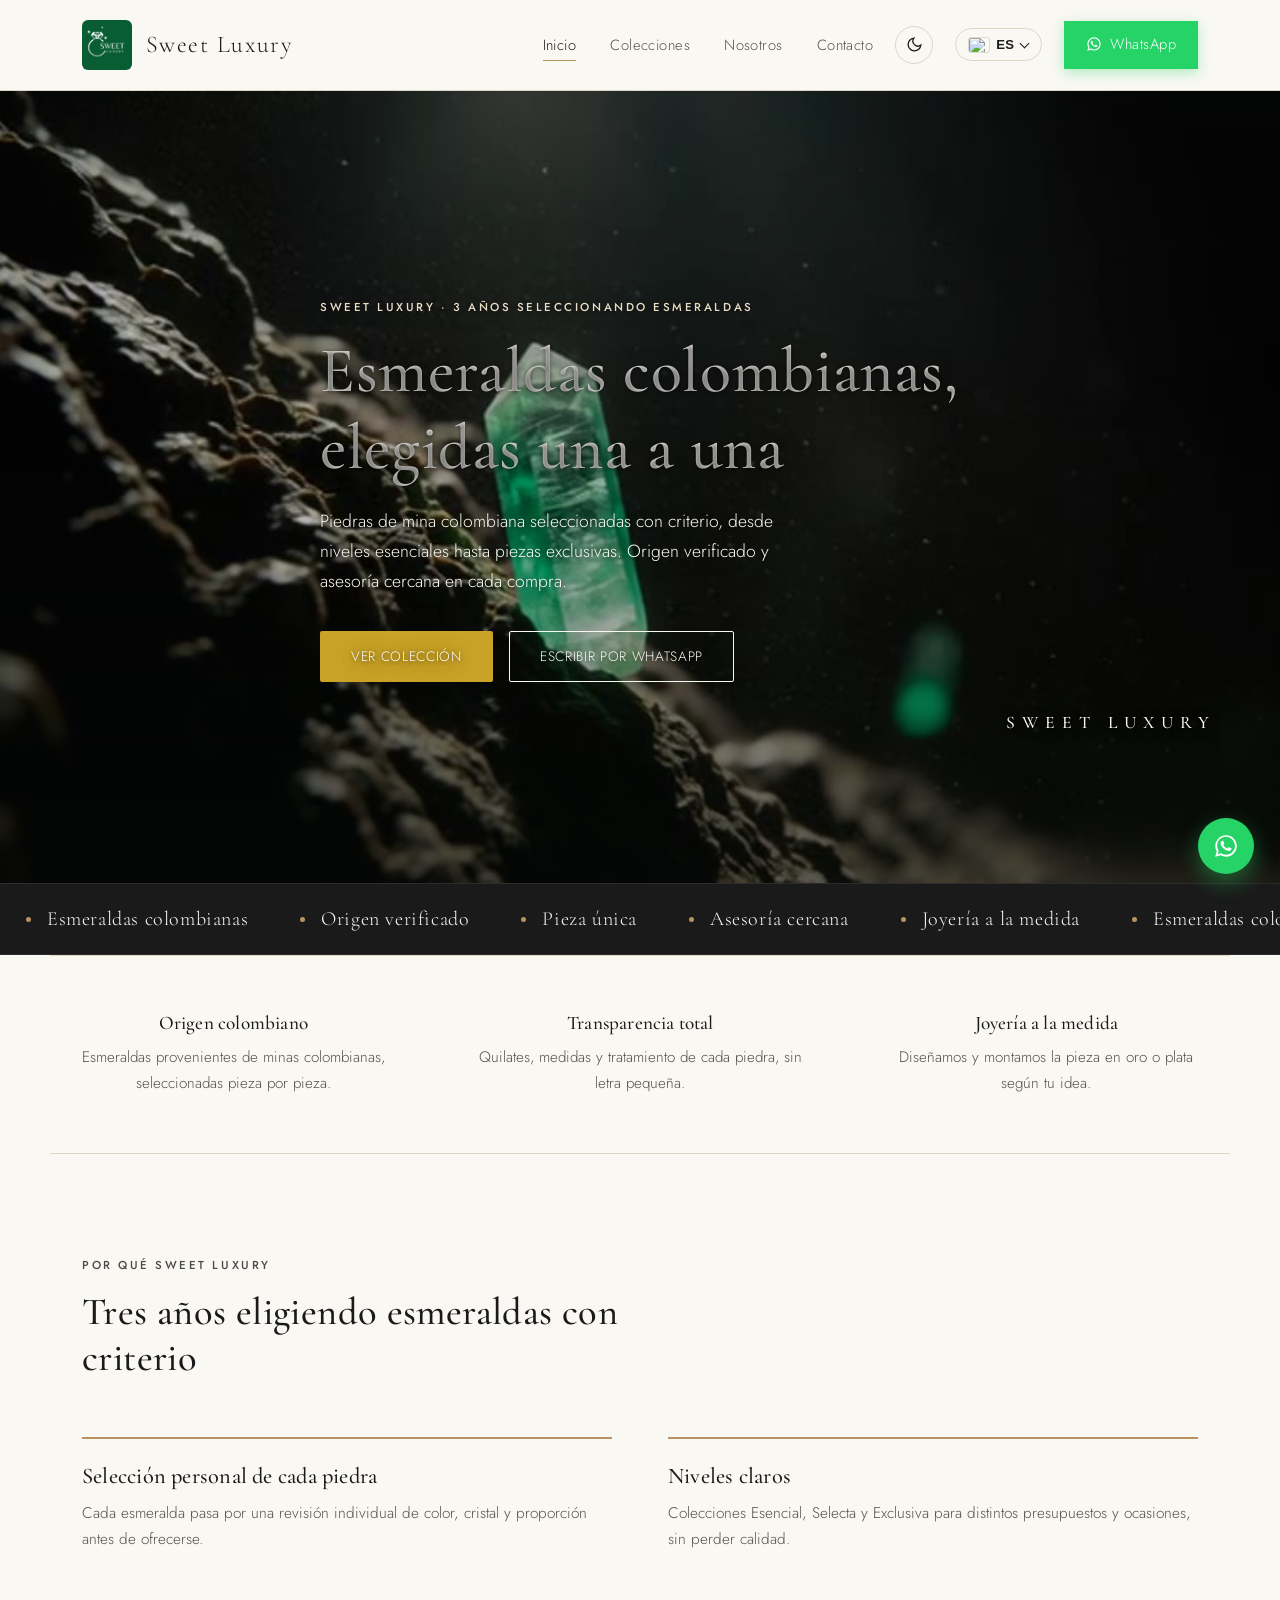
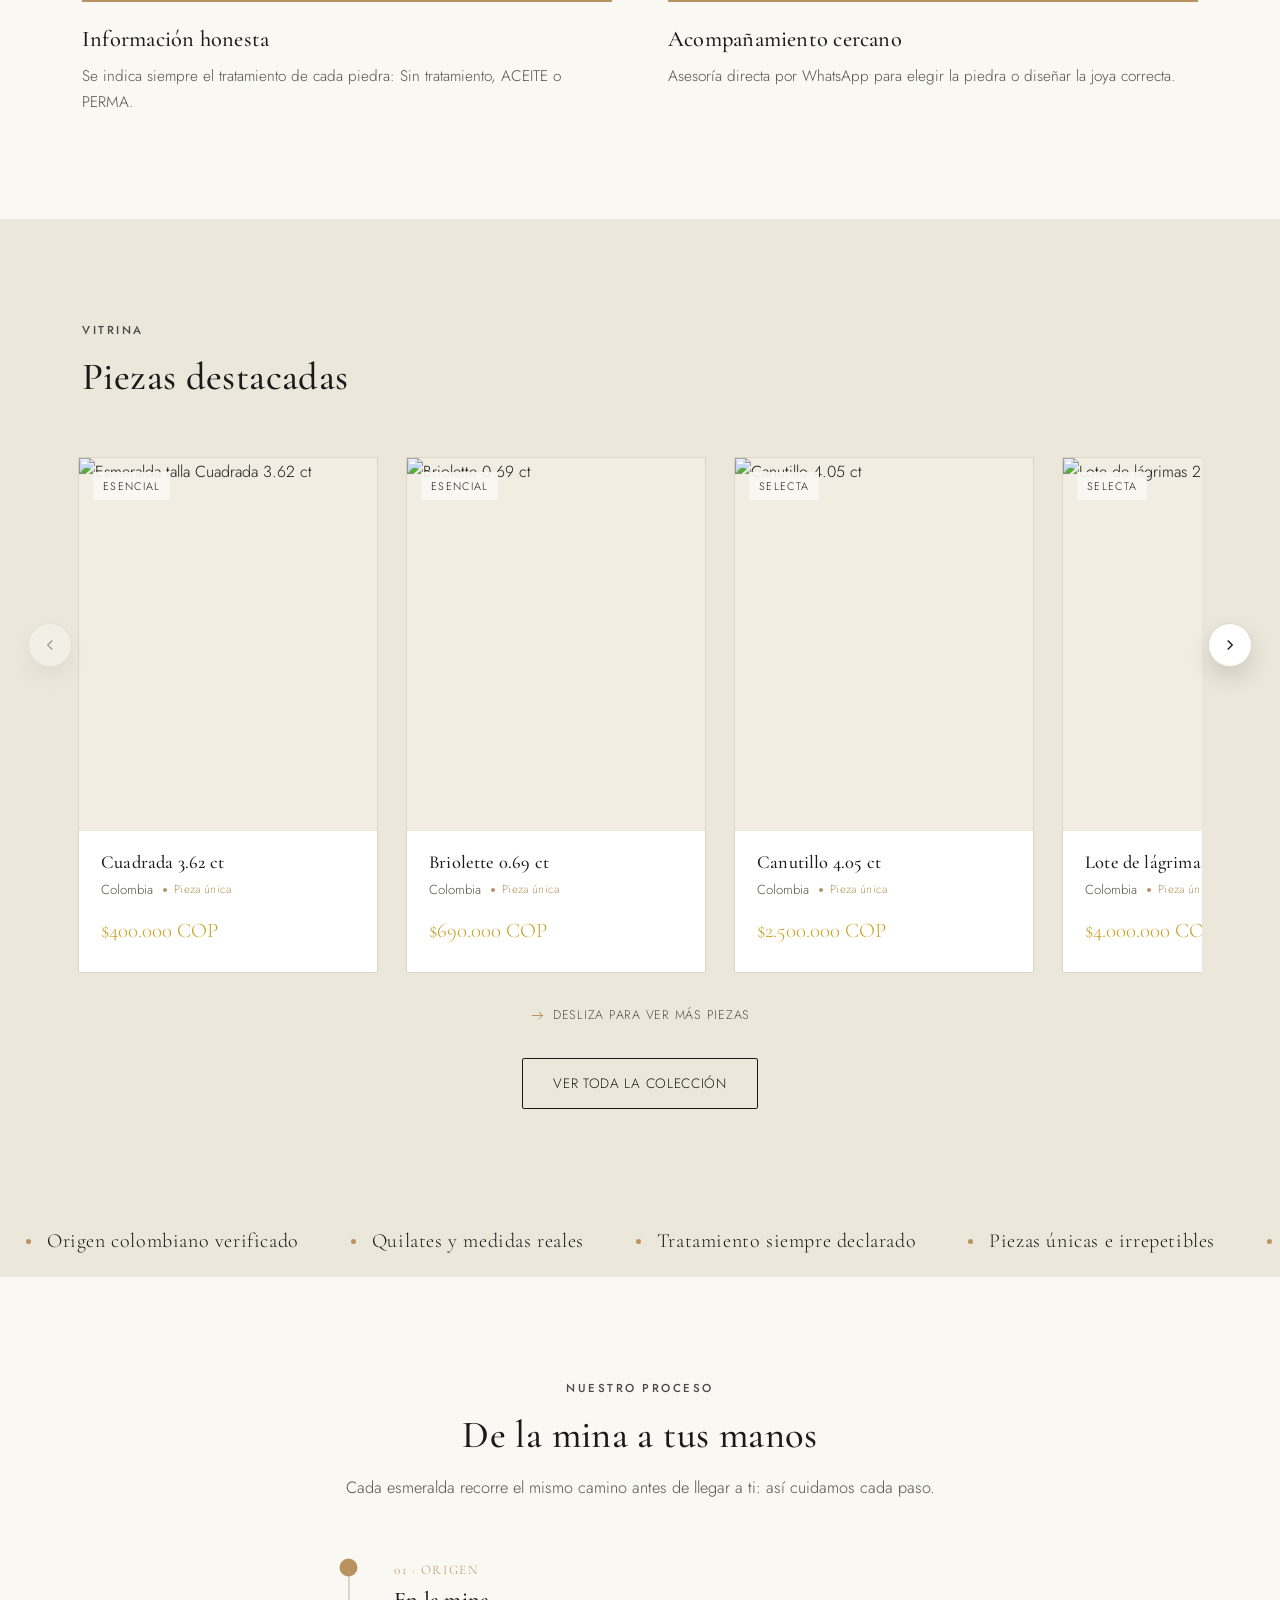
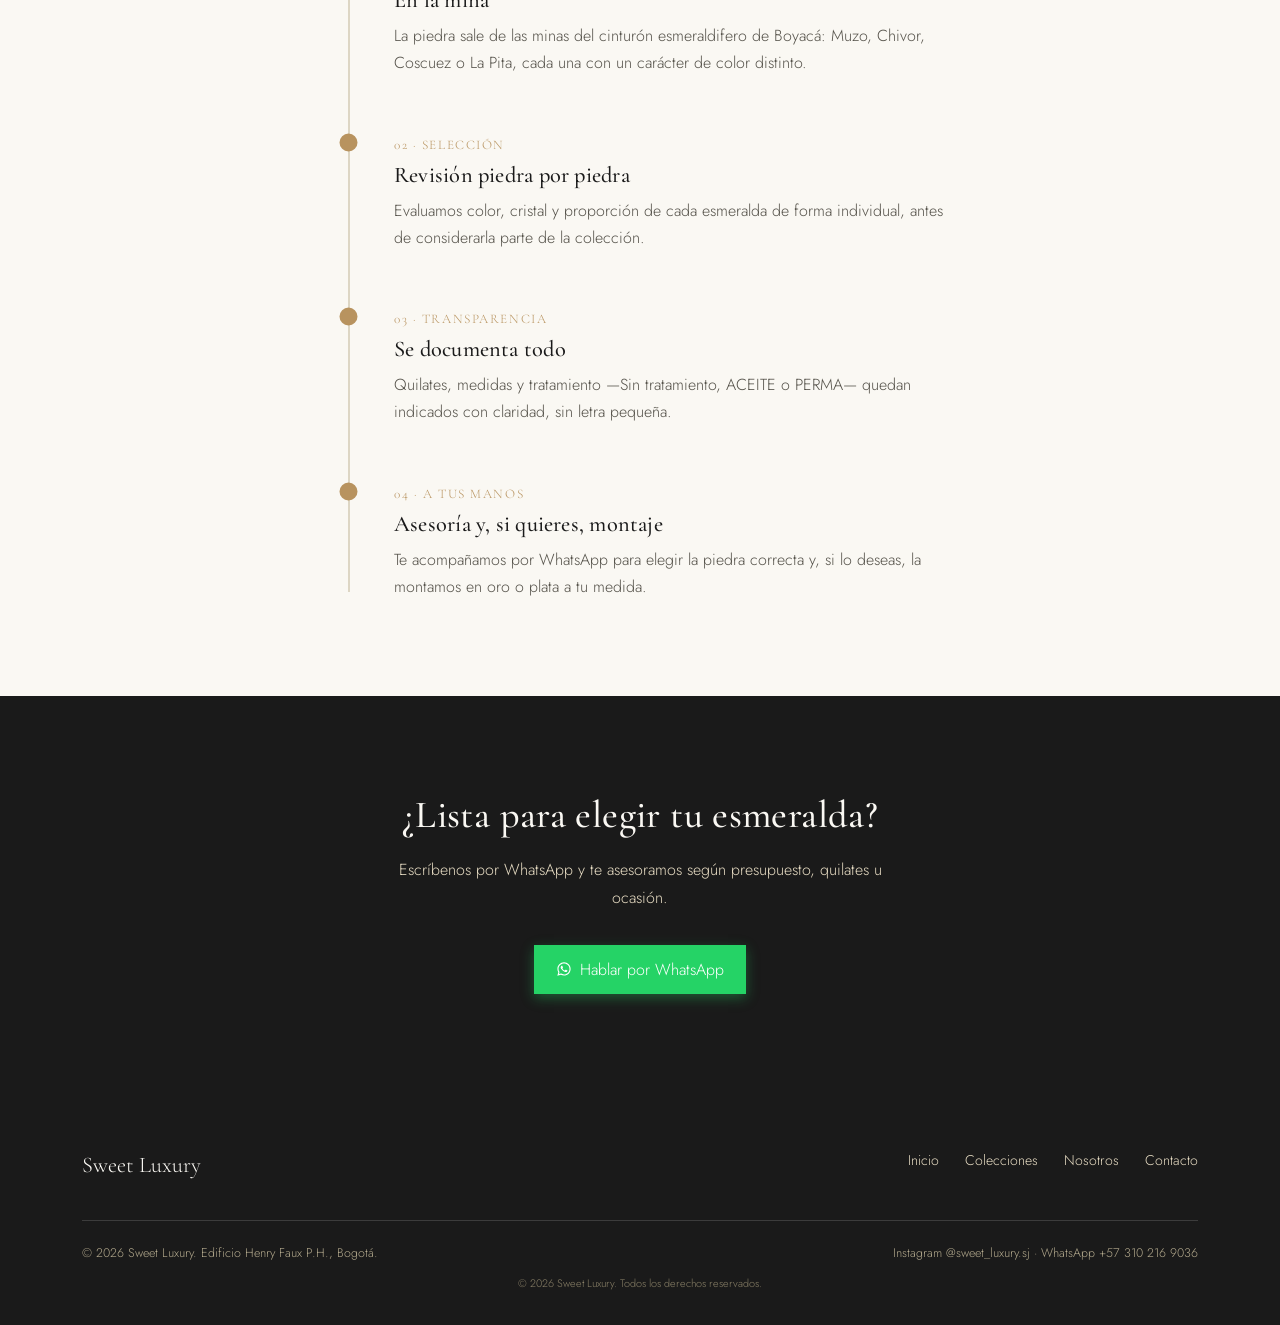
==== commit 7aec9ced: "Fix domain URLs to GitHub Pages" ====
--- a/index.html
+++ b/index.html
@@ -5,18 +5,18 @@
 <meta name="viewport" content="width=device-width, initial-scale=1.0">
 <title>Sweet Luxury | Esmeraldas colombianas</title>
 <meta name="description" content="Esmeraldas colombianas elegidas una a una. Piedras desde niveles esenciales hasta exclusivas, con origen verificado y joyería a la medida.">
-<link rel="canonical" href="https://www.sweetluxury.co/index.html">
+<link rel="canonical" href="https://juliocamacho33.github.io/Sweet-Luxury/index.html">
 <meta property="og:type" content="website">
 <meta property="og:site_name" content="Sweet Luxury">
 <meta property="og:locale" content="es_CO">
 <meta property="og:title" content="Sweet Luxury | Esmeraldas colombianas">
 <meta property="og:description" content="Esmeraldas colombianas elegidas una a una. Piedras desde niveles esenciales hasta exclusivas, con origen verificado y joyería a la medida.">
-<meta property="og:url" content="https://www.sweetluxury.co/index.html">
-<meta property="og:image" content="https://www.sweetluxury.co/assets/img/logo.png">
+<meta property="og:url" content="https://juliocamacho33.github.io/Sweet-Luxury/index.html">
+<meta property="og:image" content="https://juliocamacho33.github.io/Sweet-Luxury/assets/img/logo.png">
 <meta name="twitter:card" content="summary">
 <meta name="twitter:title" content="Sweet Luxury | Esmeraldas colombianas">
 <meta name="twitter:description" content="Esmeraldas colombianas elegidas una a una. Piedras desde niveles esenciales hasta exclusivas, con origen verificado y joyería a la medida.">
-<meta name="twitter:image" content="https://www.sweetluxury.co/assets/img/logo.png">
+<meta name="twitter:image" content="https://juliocamacho33.github.io/Sweet-Luxury/assets/img/logo.png">
 <script>
 (function(){
   try{
@@ -33,8 +33,8 @@
   "@context": "https://schema.org",
   "@type": "JewelryStore",
   "name": "Sweet Luxury",
-  "image": "https://www.sweetluxury.co/assets/img/logo.png",
-  "url": "https://www.sweetluxury.co/index.html",
+  "image": "https://juliocamacho33.github.io/Sweet-Luxury/assets/img/logo.png",
+  "url": "https://juliocamacho33.github.io/Sweet-Luxury/index.html",
   "telephone": "+573102169036",
   "priceRange": "$400.000 - $10.000.000",
   "address": {
--- a/assets/style.css
+++ b/assets/style.css
@@ -292,13 +292,13 @@
   margin:0;
   font-family:'Cormorant Garamond', serif;
   font-weight:500;
-  font-size:clamp(1.1rem, 2.6vw, 1.9rem);
+  font-size:clamp(1.4rem, 3.4vw, 2.4rem);
   letter-spacing:0.4em;
   text-transform:uppercase;
-  color:rgba(255,255,255,0.5);
+  color:rgba(255,255,255,0.85);
+  text-shadow:0 2px 12px rgba(0,0,0,0.7), 0 1px 3px rgba(0,0,0,0.6);
   pointer-events:none;
   white-space:nowrap;
-  mix-blend-mode:overlay;
 }
 @media (max-width:760px){
   .hero-watermark{display:none;}
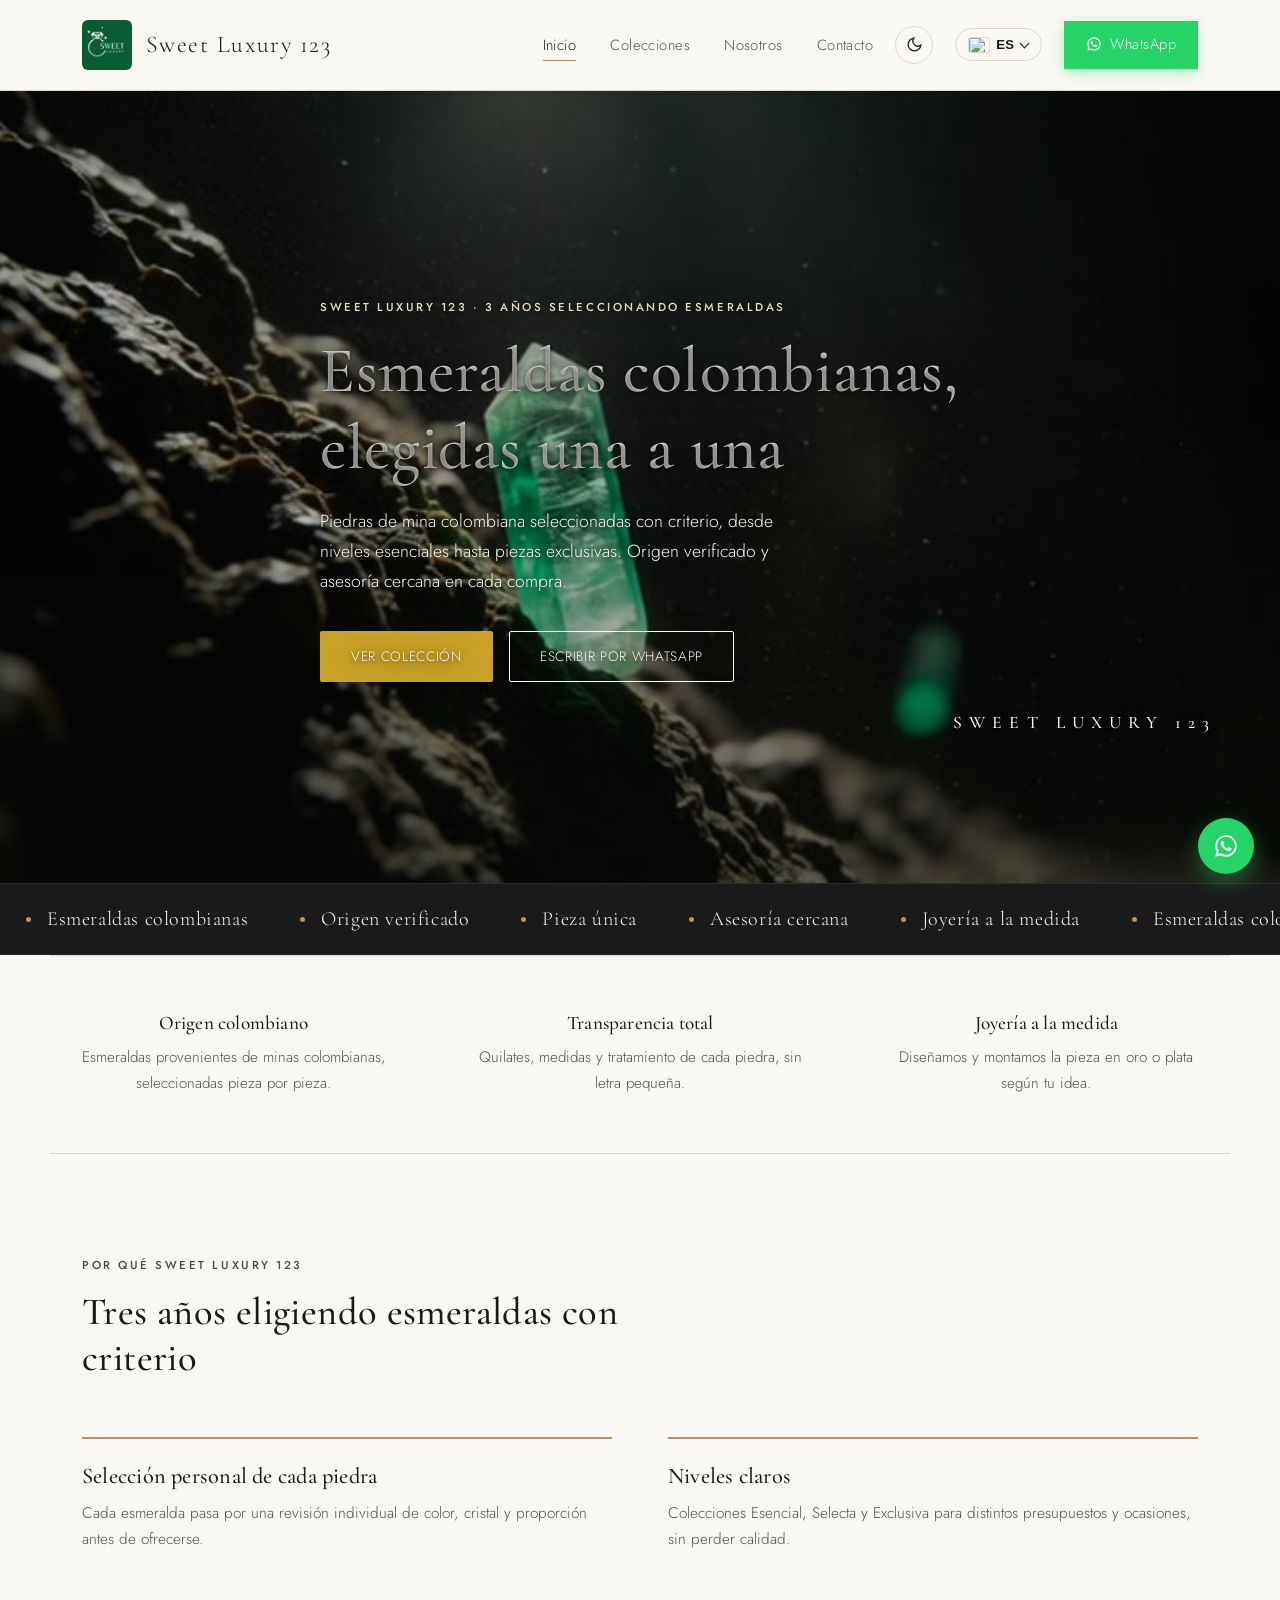
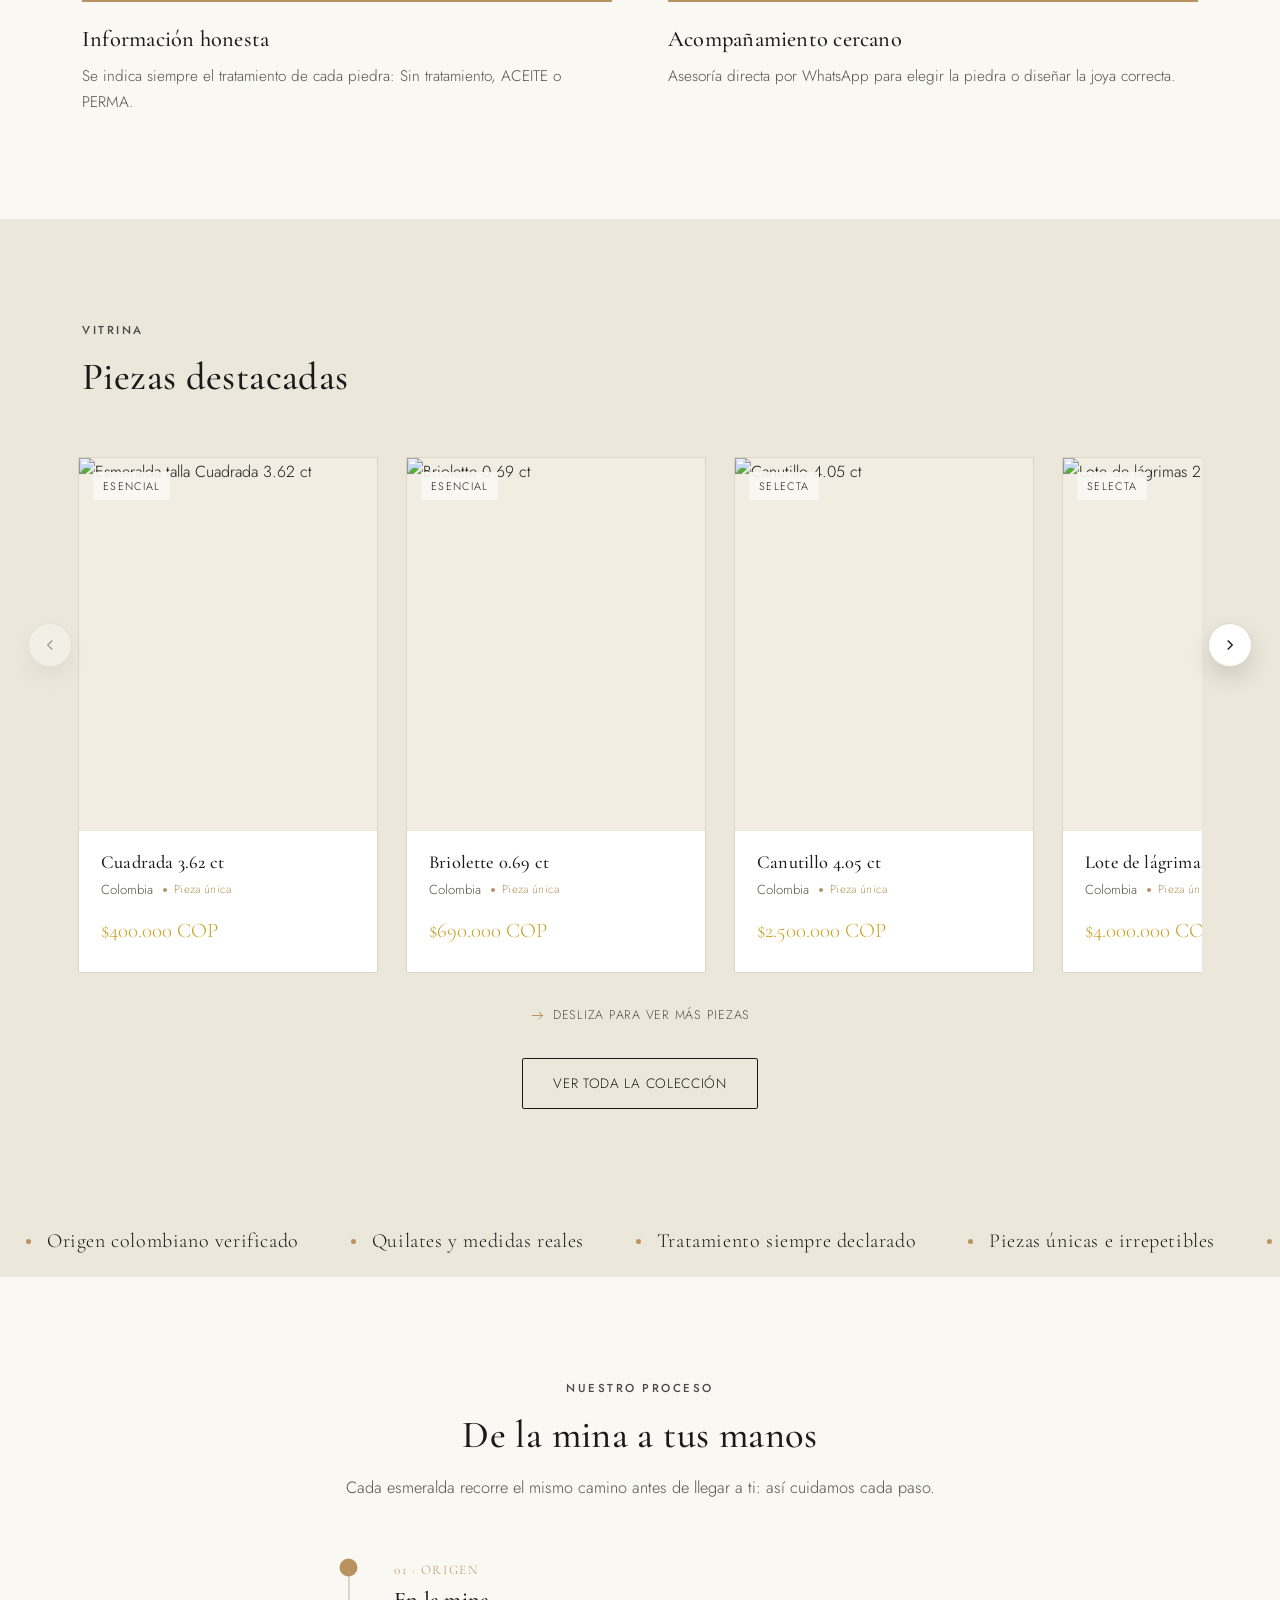
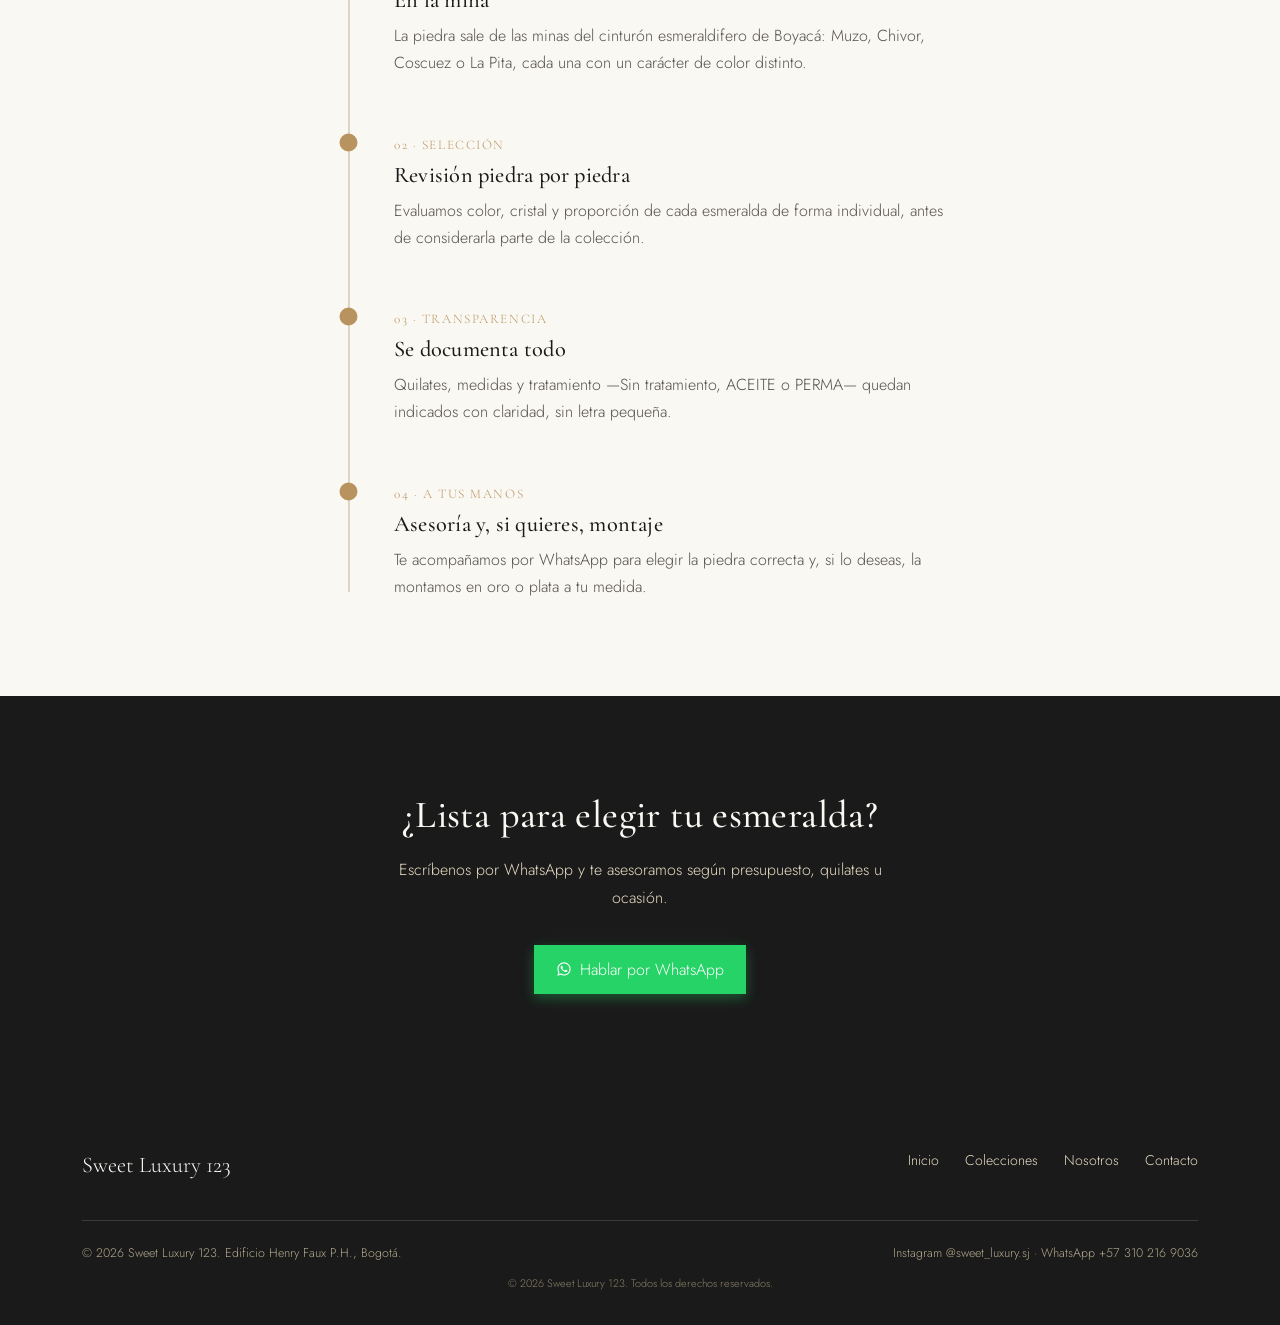
==== commit bcf07495: "Renombrar la marca a "Sweet Luxury 123" Actualiza el nombre visible en las 4 paginas (title, meta SE" ====
--- a/index.html
+++ b/index.html
@@ -3,20 +3,20 @@
 <head>
 <meta charset="UTF-8">
 <meta name="viewport" content="width=device-width, initial-scale=1.0">
-<title>Sweet Luxury | Esmeraldas colombianas</title>
+<title>Sweet Luxury 123 | Esmeraldas colombianas</title>
 <meta name="description" content="Esmeraldas colombianas elegidas una a una. Piedras desde niveles esenciales hasta exclusivas, con origen verificado y joyería a la medida.">
-<link rel="canonical" href="https://juliocamacho33.github.io/Sweet-Luxury/index.html">
+<link rel="canonical" href="https://www.sweetluxury.co/index.html">
 <meta property="og:type" content="website">
-<meta property="og:site_name" content="Sweet Luxury">
+<meta property="og:site_name" content="Sweet Luxury 123">
 <meta property="og:locale" content="es_CO">
-<meta property="og:title" content="Sweet Luxury | Esmeraldas colombianas">
+<meta property="og:title" content="Sweet Luxury 123 | Esmeraldas colombianas">
 <meta property="og:description" content="Esmeraldas colombianas elegidas una a una. Piedras desde niveles esenciales hasta exclusivas, con origen verificado y joyería a la medida.">
-<meta property="og:url" content="https://juliocamacho33.github.io/Sweet-Luxury/index.html">
-<meta property="og:image" content="https://juliocamacho33.github.io/Sweet-Luxury/assets/img/logo.png">
+<meta property="og:url" content="https://www.sweetluxury.co/index.html">
+<meta property="og:image" content="https://www.sweetluxury.co/assets/img/logo.png">
 <meta name="twitter:card" content="summary">
-<meta name="twitter:title" content="Sweet Luxury | Esmeraldas colombianas">
+<meta name="twitter:title" content="Sweet Luxury 123 | Esmeraldas colombianas">
 <meta name="twitter:description" content="Esmeraldas colombianas elegidas una a una. Piedras desde niveles esenciales hasta exclusivas, con origen verificado y joyería a la medida.">
-<meta name="twitter:image" content="https://juliocamacho33.github.io/Sweet-Luxury/assets/img/logo.png">
+<meta name="twitter:image" content="https://www.sweetluxury.co/assets/img/logo.png">
 <script>
 (function(){
   try{
@@ -32,9 +32,9 @@
 {
   "@context": "https://schema.org",
   "@type": "JewelryStore",
-  "name": "Sweet Luxury",
-  "image": "https://juliocamacho33.github.io/Sweet-Luxury/assets/img/logo.png",
-  "url": "https://juliocamacho33.github.io/Sweet-Luxury/index.html",
+  "name": "Sweet Luxury 123",
+  "image": "https://www.sweetluxury.co/assets/img/logo.png",
+  "url": "https://www.sweetluxury.co/index.html",
   "telephone": "+573102169036",
   "priceRange": "$400.000 - $10.000.000",
   "address": {
@@ -57,14 +57,14 @@
 
 <div class="preloader" id="preloader" aria-hidden="true">
   <img src="assets/img/logo.webp" alt="" class="preloader-logo">
-  <span class="preloader-name">Sweet Luxury</span>
+  <span class="preloader-name">Sweet Luxury 123</span>
 </div>
 
 <div class="scroll-progress"></div>
 
 <header class="site-header">
   <div class="header-inner">
-    <a href="index.html" class="logo"><img src="assets/img/logo.webp" alt="Sweet Luxury" class="logo-img theme-logo-light"><img src="assets/img/logo-dark.webp" alt="Sweet Luxury" class="logo-img theme-logo-dark"><span class="logo-name">Sweet Luxury</span></a>
+    <a href="index.html" class="logo"><img src="assets/img/logo.webp" alt="Sweet Luxury 123" class="logo-img theme-logo-light"><img src="assets/img/logo-dark.webp" alt="Sweet Luxury 123" class="logo-img theme-logo-dark"><span class="logo-name">Sweet Luxury 123</span></a>
     <nav class="main-nav">
       <button class="nav-toggle" aria-label="Abrir menú" aria-expanded="false" aria-controls="main-nav-list" data-i18n-aria="nav_toggle_aria">&#9776;</button>
       <ul id="main-nav-list">
@@ -104,7 +104,7 @@
   </video>
   <div class="container">
     <div class="hero-content">
-      <span class="eyebrow" data-i18n="hero_eyebrow">Sweet Luxury · 3 años seleccionando esmeraldas</span>
+      <span class="eyebrow" data-i18n="hero_eyebrow">Sweet Luxury 123 · 3 años seleccionando esmeraldas</span>
       <h1 data-i18n="hero_title">Esmeraldas colombianas, elegidas una a una</h1>
       <p data-i18n="hero_desc">Piedras de mina colombiana seleccionadas con criterio, desde niveles esenciales hasta piezas exclusivas. Origen verificado y asesoría cercana en cada compra.</p>
       <div class="hero-actions">
@@ -113,7 +113,7 @@
       </div>
     </div>
   </div>
-  <p class="hero-watermark" aria-hidden="true">Sweet Luxury</p>
+  <p class="hero-watermark" aria-hidden="true">Sweet Luxury 123</p>
 </section>
 
 <div class="marquee-strip" aria-hidden="true">
@@ -149,7 +149,7 @@
 <section>
   <div class="container">
     <div class="section-head" data-reveal="fade">
-      <span class="eyebrow" data-i18n="why_eyebrow">Por qué Sweet Luxury</span>
+      <span class="eyebrow" data-i18n="why_eyebrow">Por qué Sweet Luxury 123</span>
       <h2 data-i18n="why_title">Tres años eligiendo esmeraldas con criterio</h2>
     </div>
     <div class="why-grid">
@@ -384,7 +384,7 @@
 <footer class="site-footer">
   <div class="container">
     <div class="footer-inner">
-      <div class="footer-brand">Sweet Luxury</div>
+      <div class="footer-brand">Sweet Luxury 123</div>
       <nav class="footer-nav">
         <ul>
           <li><a href="index.html" data-i18n="nav_home">Inicio</a></li>
@@ -395,10 +395,10 @@
       </nav>
     </div>
     <div class="footer-bottom">
-      <span>© 2026 Sweet Luxury. Edificio Henry Faux P.H., Bogotá.</span>
+      <span>© 2026 Sweet Luxury 123. Edificio Henry Faux P.H., Bogotá.</span>
       <span>Instagram @sweet_luxury.sj · WhatsApp +57 310 216 9036</span>
     </div>
-    <div class="footer-legal" data-i18n="footer_legal">© 2026 Sweet Luxury. Todos los derechos reservados.</div>
+    <div class="footer-legal" data-i18n="footer_legal">© 2026 Sweet Luxury 123. Todos los derechos reservados.</div>
   </div>
 </footer>
 
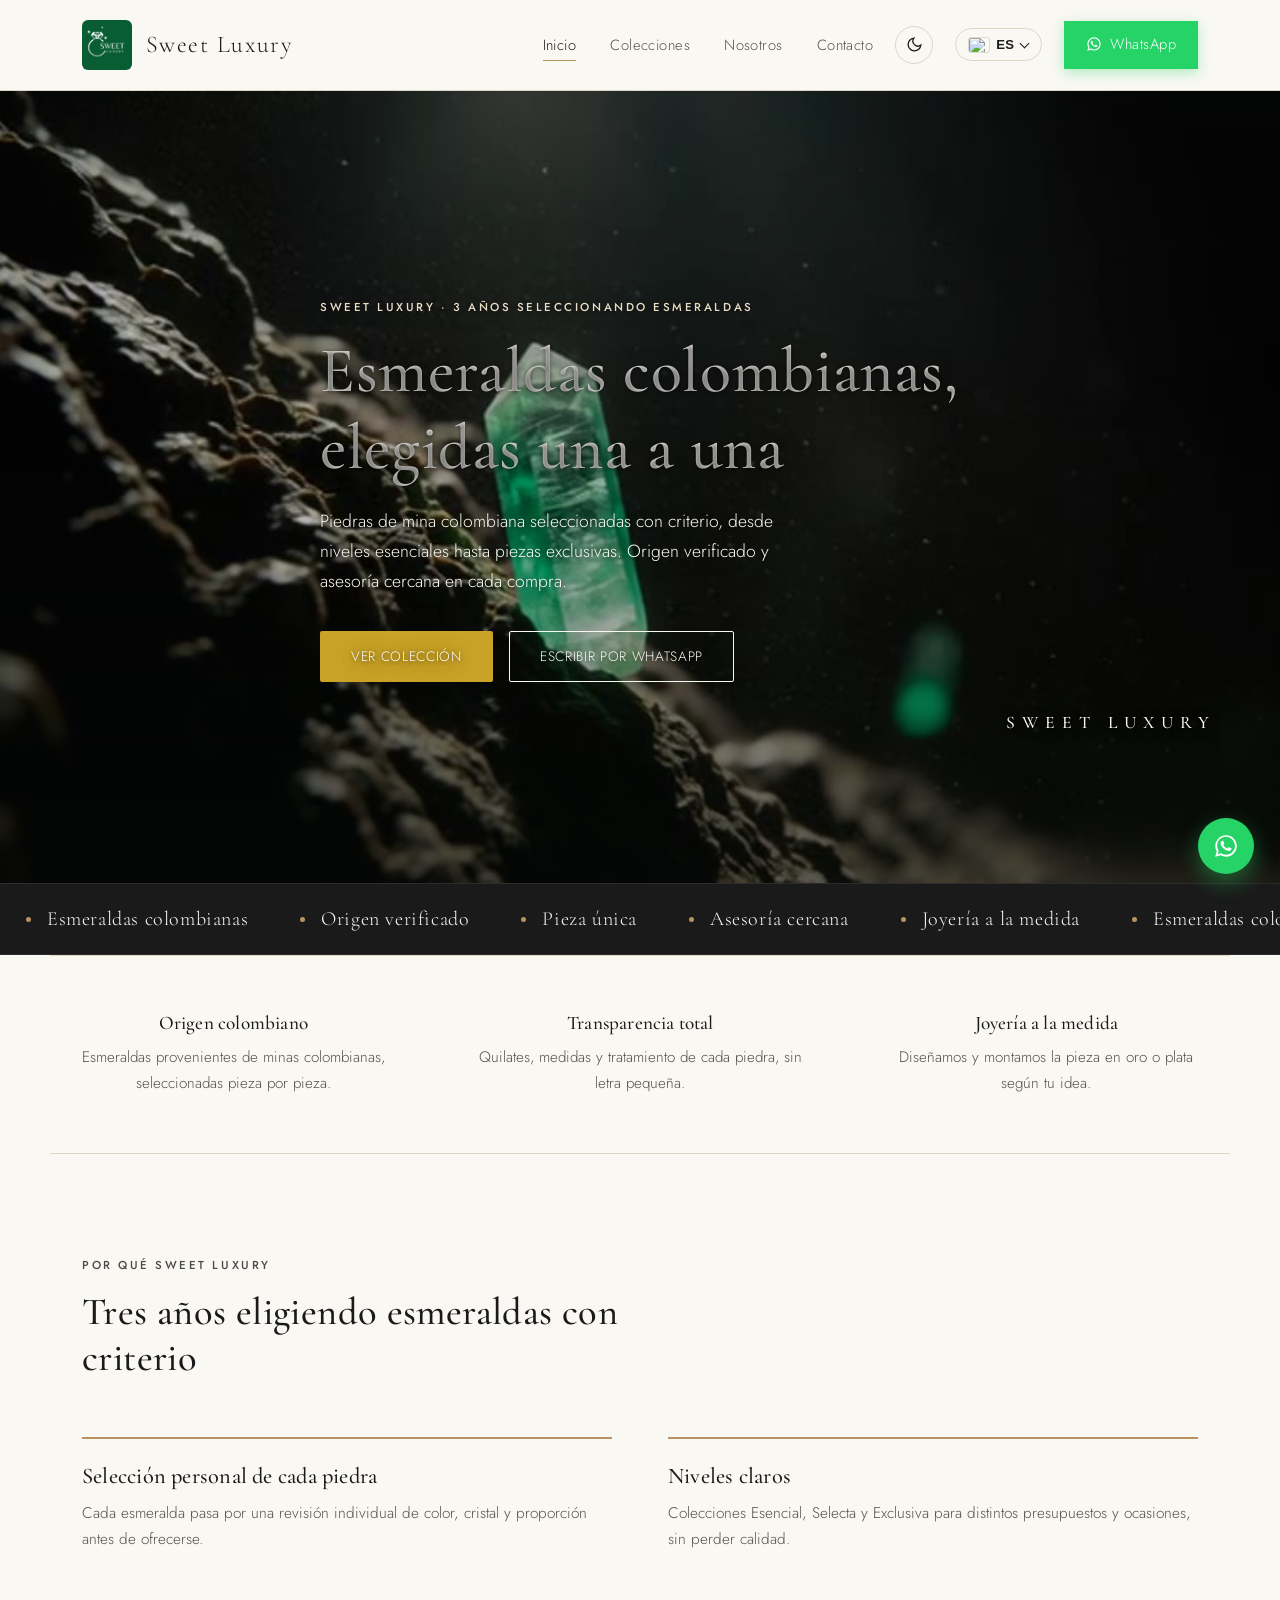
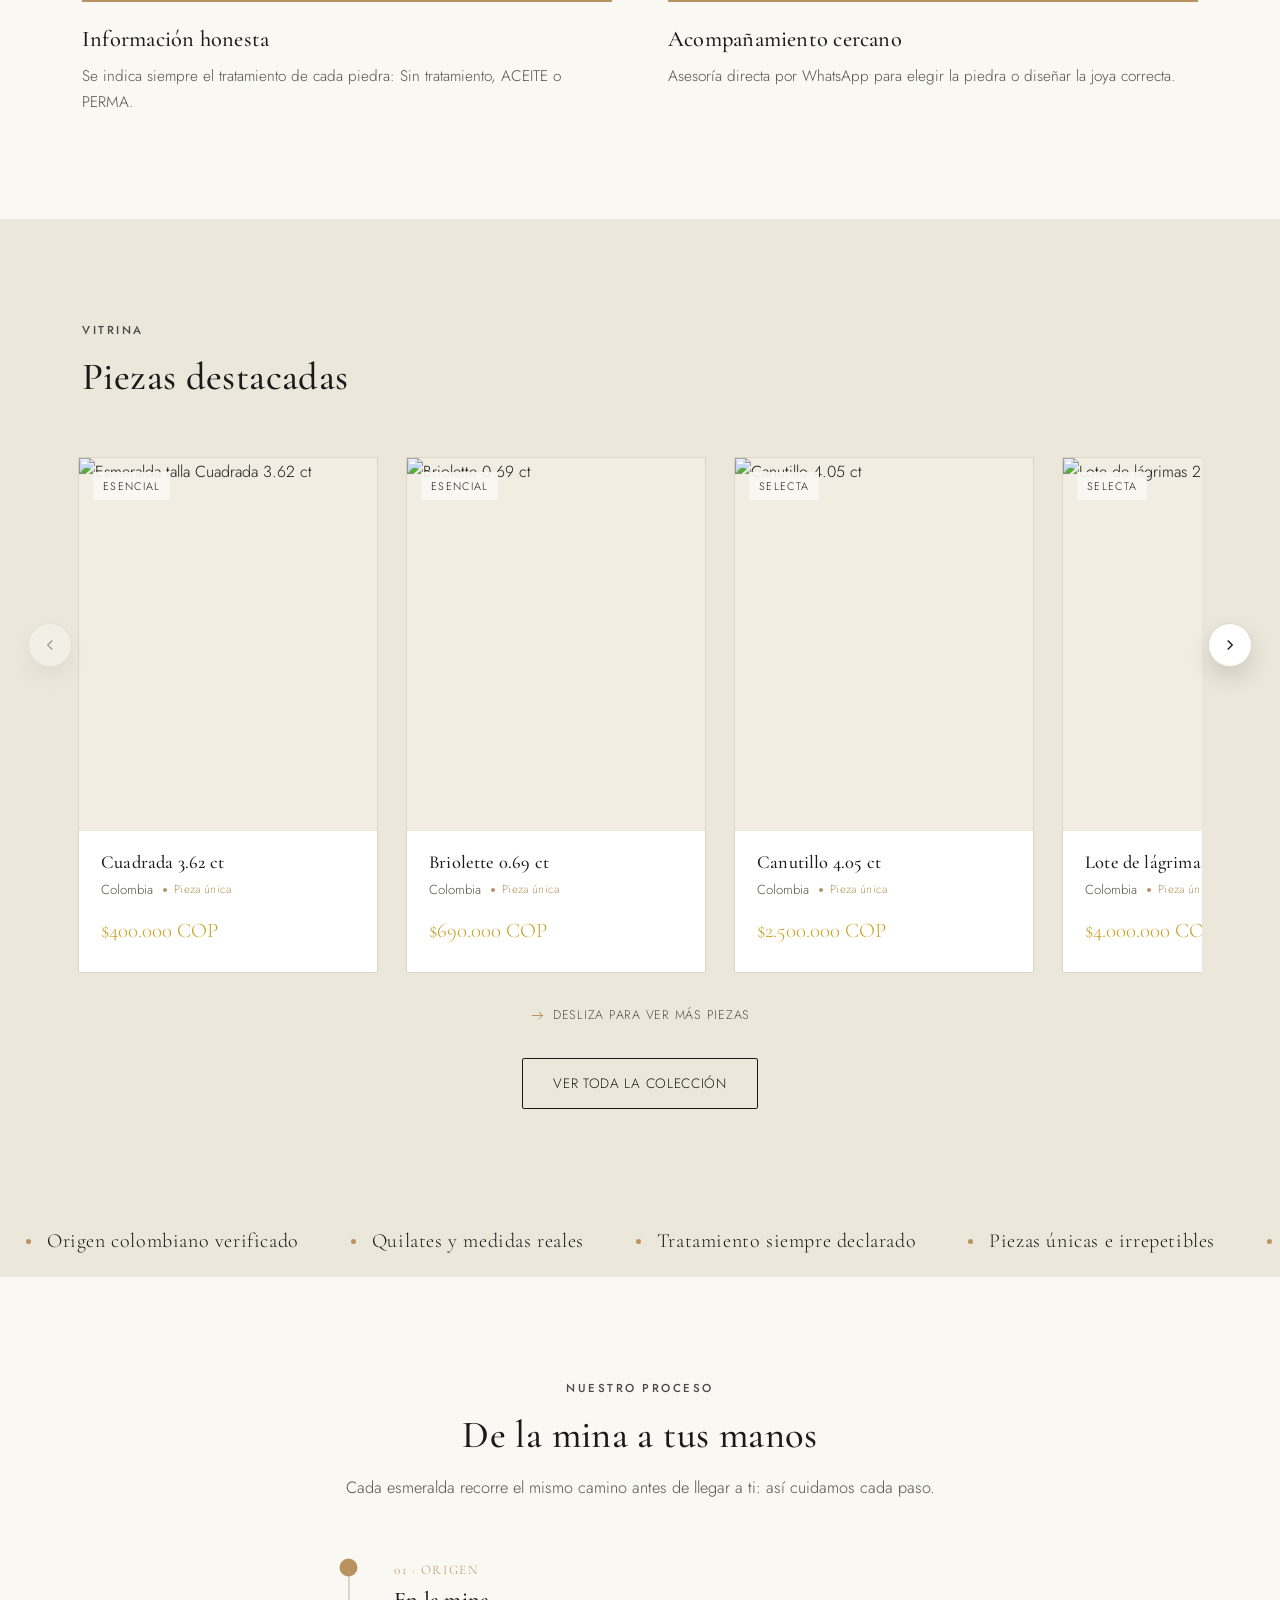
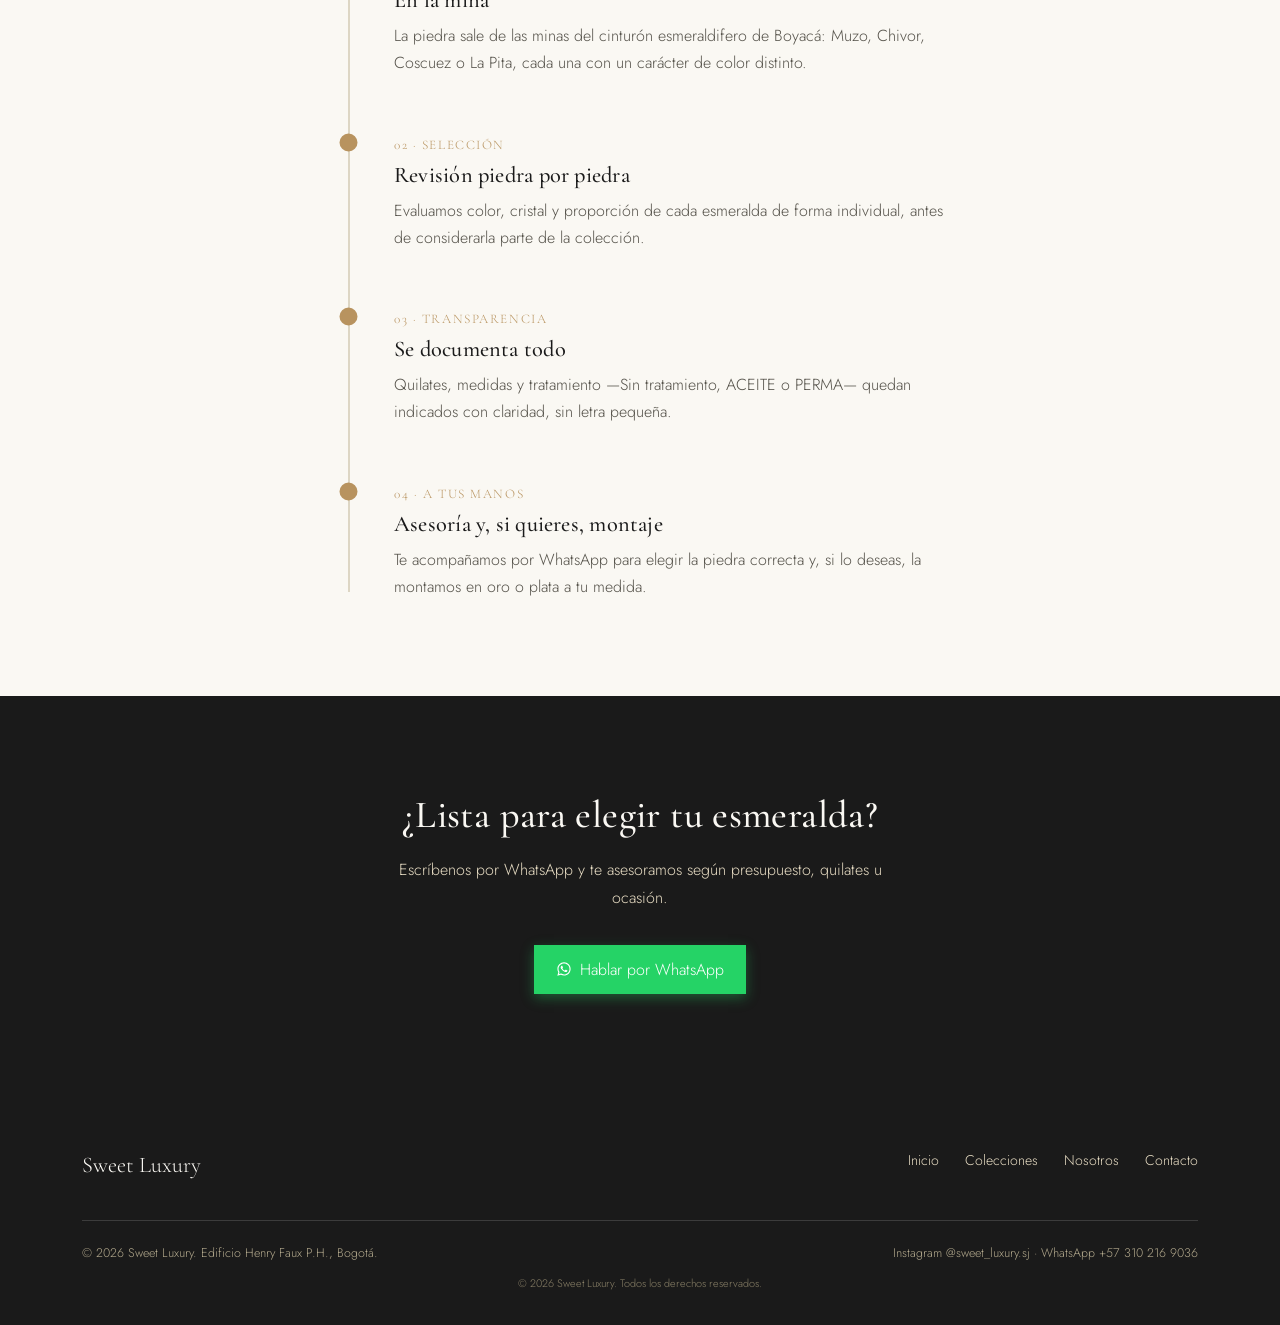
==== commit 16add6bf: "Revert "Renombrar la marca a "Sweet Luxury 123"" This reverts commit bcf0749599274411e5d9430e4dceefb" ====
--- a/index.html
+++ b/index.html
@@ -3,18 +3,18 @@
 <head>
 <meta charset="UTF-8">
 <meta name="viewport" content="width=device-width, initial-scale=1.0">
-<title>Sweet Luxury 123 | Esmeraldas colombianas</title>
+<title>Sweet Luxury | Esmeraldas colombianas</title>
 <meta name="description" content="Esmeraldas colombianas elegidas una a una. Piedras desde niveles esenciales hasta exclusivas, con origen verificado y joyería a la medida.">
 <link rel="canonical" href="https://www.sweetluxury.co/index.html">
 <meta property="og:type" content="website">
-<meta property="og:site_name" content="Sweet Luxury 123">
+<meta property="og:site_name" content="Sweet Luxury">
 <meta property="og:locale" content="es_CO">
-<meta property="og:title" content="Sweet Luxury 123 | Esmeraldas colombianas">
+<meta property="og:title" content="Sweet Luxury | Esmeraldas colombianas">
 <meta property="og:description" content="Esmeraldas colombianas elegidas una a una. Piedras desde niveles esenciales hasta exclusivas, con origen verificado y joyería a la medida.">
 <meta property="og:url" content="https://www.sweetluxury.co/index.html">
 <meta property="og:image" content="https://www.sweetluxury.co/assets/img/logo.png">
 <meta name="twitter:card" content="summary">
-<meta name="twitter:title" content="Sweet Luxury 123 | Esmeraldas colombianas">
+<meta name="twitter:title" content="Sweet Luxury | Esmeraldas colombianas">
 <meta name="twitter:description" content="Esmeraldas colombianas elegidas una a una. Piedras desde niveles esenciales hasta exclusivas, con origen verificado y joyería a la medida.">
 <meta name="twitter:image" content="https://www.sweetluxury.co/assets/img/logo.png">
 <script>
@@ -32,7 +32,7 @@
 {
   "@context": "https://schema.org",
   "@type": "JewelryStore",
-  "name": "Sweet Luxury 123",
+  "name": "Sweet Luxury",
   "image": "https://www.sweetluxury.co/assets/img/logo.png",
   "url": "https://www.sweetluxury.co/index.html",
   "telephone": "+573102169036",
@@ -57,14 +57,14 @@
 
 <div class="preloader" id="preloader" aria-hidden="true">
   <img src="assets/img/logo.webp" alt="" class="preloader-logo">
-  <span class="preloader-name">Sweet Luxury 123</span>
+  <span class="preloader-name">Sweet Luxury</span>
 </div>
 
 <div class="scroll-progress"></div>
 
 <header class="site-header">
   <div class="header-inner">
-    <a href="index.html" class="logo"><img src="assets/img/logo.webp" alt="Sweet Luxury 123" class="logo-img theme-logo-light"><img src="assets/img/logo-dark.webp" alt="Sweet Luxury 123" class="logo-img theme-logo-dark"><span class="logo-name">Sweet Luxury 123</span></a>
+    <a href="index.html" class="logo"><img src="assets/img/logo.webp" alt="Sweet Luxury" class="logo-img theme-logo-light"><img src="assets/img/logo-dark.webp" alt="Sweet Luxury" class="logo-img theme-logo-dark"><span class="logo-name">Sweet Luxury</span></a>
     <nav class="main-nav">
       <button class="nav-toggle" aria-label="Abrir menú" aria-expanded="false" aria-controls="main-nav-list" data-i18n-aria="nav_toggle_aria">&#9776;</button>
       <ul id="main-nav-list">
@@ -104,7 +104,7 @@
   </video>
   <div class="container">
     <div class="hero-content">
-      <span class="eyebrow" data-i18n="hero_eyebrow">Sweet Luxury 123 · 3 años seleccionando esmeraldas</span>
+      <span class="eyebrow" data-i18n="hero_eyebrow">Sweet Luxury · 3 años seleccionando esmeraldas</span>
       <h1 data-i18n="hero_title">Esmeraldas colombianas, elegidas una a una</h1>
       <p data-i18n="hero_desc">Piedras de mina colombiana seleccionadas con criterio, desde niveles esenciales hasta piezas exclusivas. Origen verificado y asesoría cercana en cada compra.</p>
       <div class="hero-actions">
@@ -113,7 +113,7 @@
       </div>
     </div>
   </div>
-  <p class="hero-watermark" aria-hidden="true">Sweet Luxury 123</p>
+  <p class="hero-watermark" aria-hidden="true">Sweet Luxury</p>
 </section>
 
 <div class="marquee-strip" aria-hidden="true">
@@ -149,7 +149,7 @@
 <section>
   <div class="container">
     <div class="section-head" data-reveal="fade">
-      <span class="eyebrow" data-i18n="why_eyebrow">Por qué Sweet Luxury 123</span>
+      <span class="eyebrow" data-i18n="why_eyebrow">Por qué Sweet Luxury</span>
       <h2 data-i18n="why_title">Tres años eligiendo esmeraldas con criterio</h2>
     </div>
     <div class="why-grid">
@@ -384,7 +384,7 @@
 <footer class="site-footer">
   <div class="container">
     <div class="footer-inner">
-      <div class="footer-brand">Sweet Luxury 123</div>
+      <div class="footer-brand">Sweet Luxury</div>
       <nav class="footer-nav">
         <ul>
           <li><a href="index.html" data-i18n="nav_home">Inicio</a></li>
@@ -395,10 +395,10 @@
       </nav>
     </div>
     <div class="footer-bottom">
-      <span>© 2026 Sweet Luxury 123. Edificio Henry Faux P.H., Bogotá.</span>
+      <span>© 2026 Sweet Luxury. Edificio Henry Faux P.H., Bogotá.</span>
       <span>Instagram @sweet_luxury.sj · WhatsApp +57 310 216 9036</span>
     </div>
-    <div class="footer-legal" data-i18n="footer_legal">© 2026 Sweet Luxury 123. Todos los derechos reservados.</div>
+    <div class="footer-legal" data-i18n="footer_legal">© 2026 Sweet Luxury. Todos los derechos reservados.</div>
   </div>
 </footer>
 
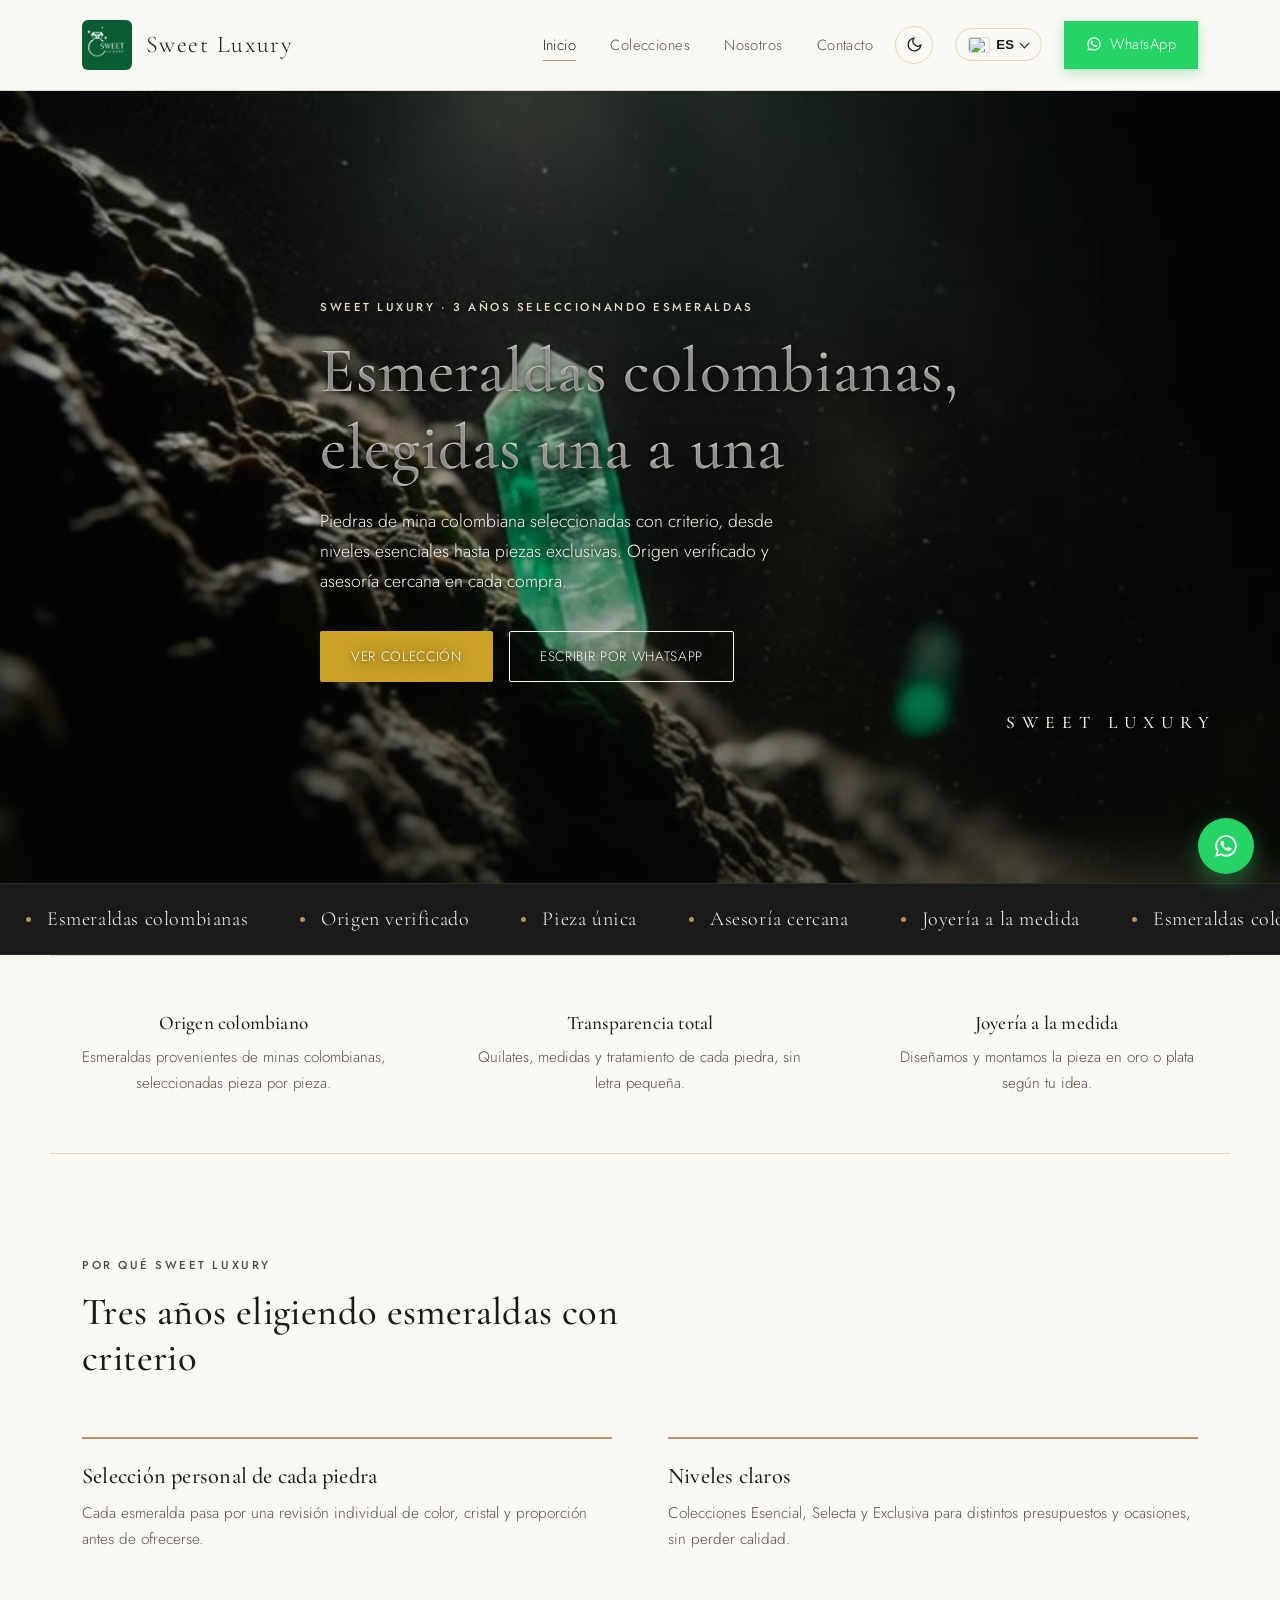
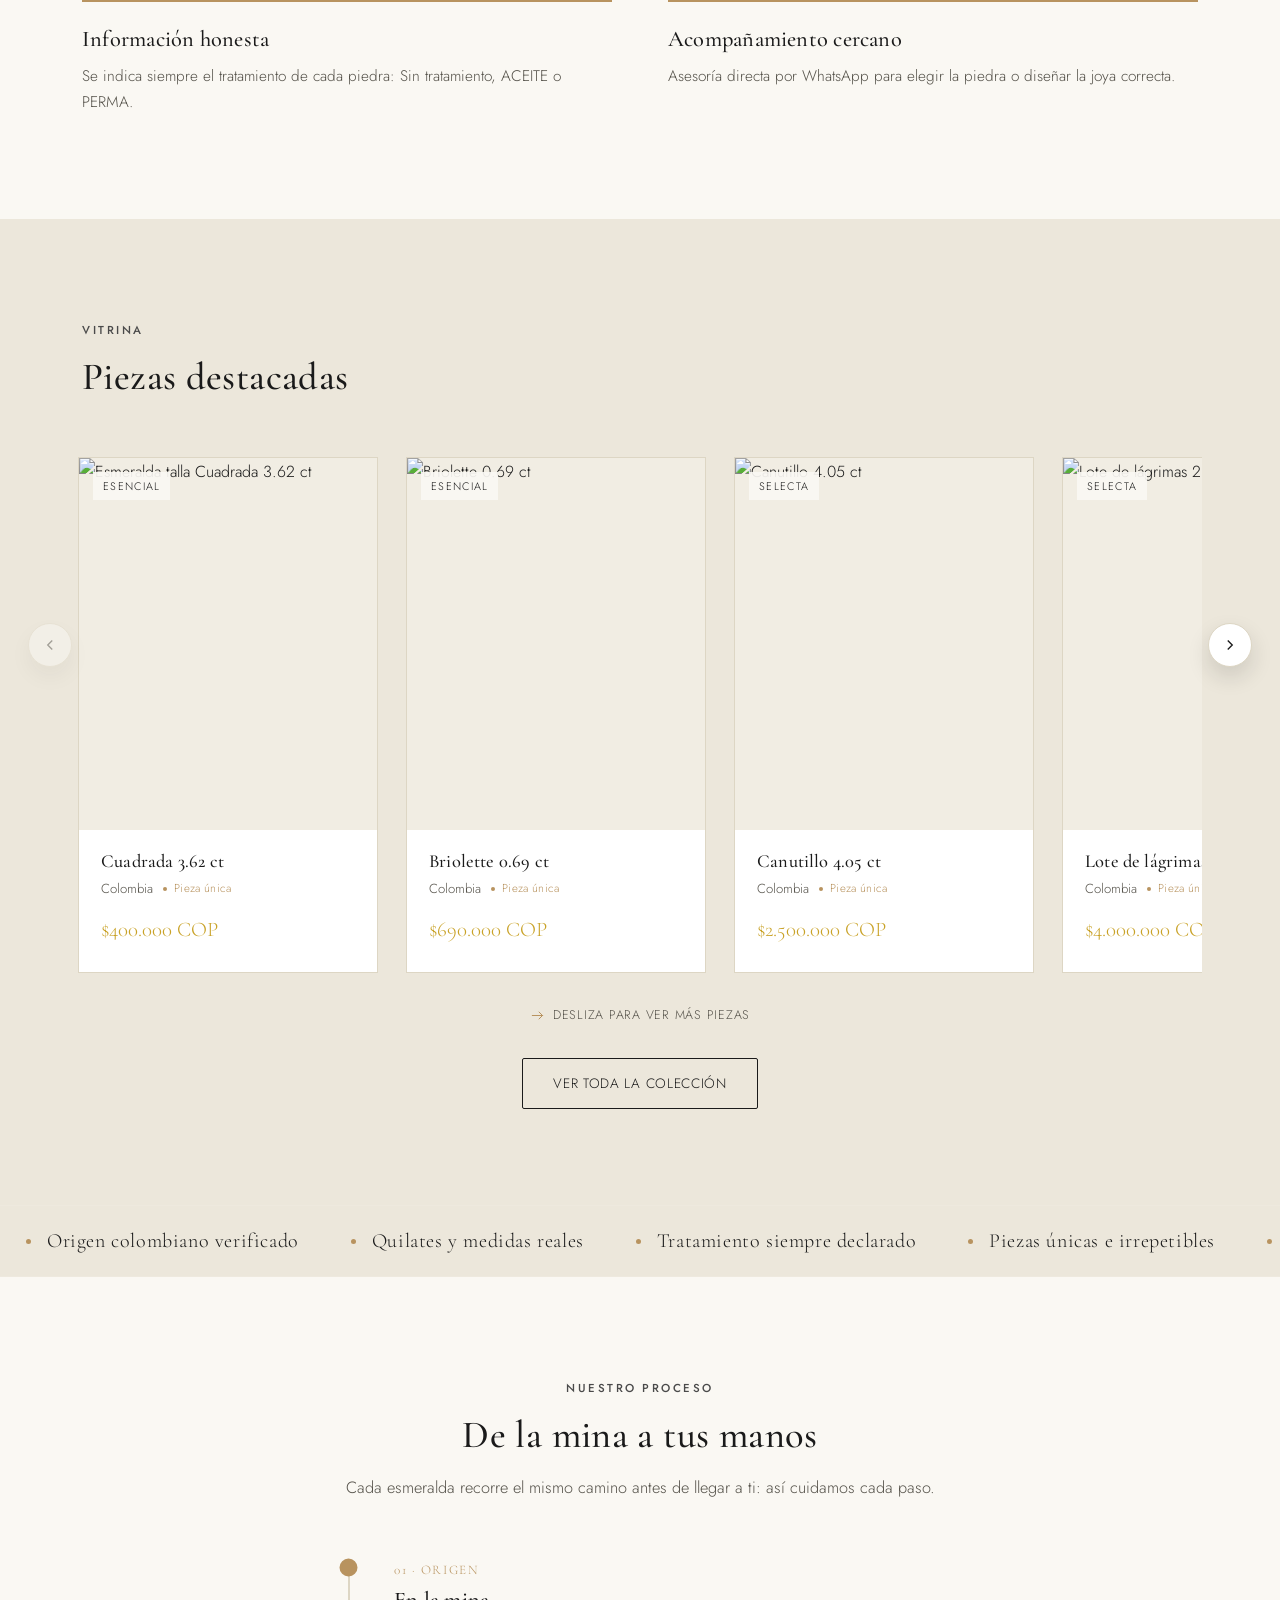
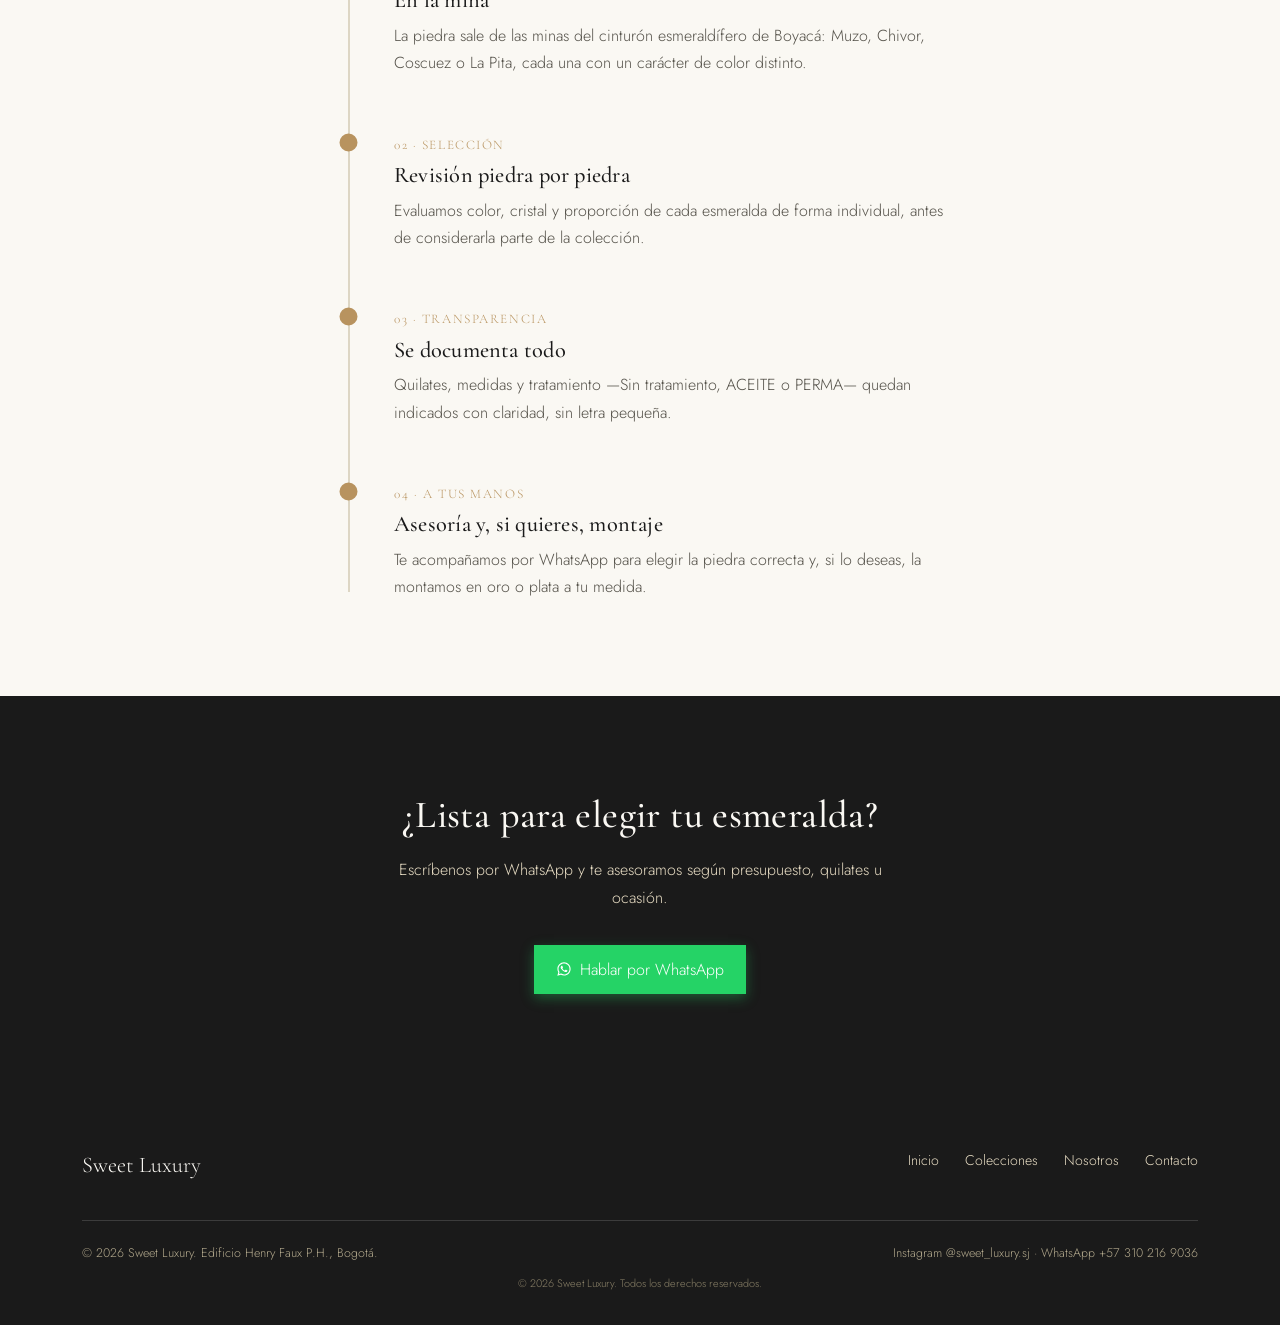
==== commit 4487fab5: "Correcciones: ortografia, type en botones, rendimiento de scroll - "esmeraldifero" -> "esmeraldifero" ====
--- a/index.html
+++ b/index.html
@@ -66,14 +66,14 @@
   <div class="header-inner">
     <a href="index.html" class="logo"><img src="assets/img/logo.webp" alt="Sweet Luxury" class="logo-img theme-logo-light"><img src="assets/img/logo-dark.webp" alt="Sweet Luxury" class="logo-img theme-logo-dark"><span class="logo-name">Sweet Luxury</span></a>
     <nav class="main-nav">
-      <button class="nav-toggle" aria-label="Abrir menú" aria-expanded="false" aria-controls="main-nav-list" data-i18n-aria="nav_toggle_aria">&#9776;</button>
+      <button type="button" class="nav-toggle" aria-label="Abrir menú" aria-expanded="false" aria-controls="main-nav-list" data-i18n-aria="nav_toggle_aria">&#9776;</button>
       <ul id="main-nav-list">
         <li><a href="index.html" class="active" data-i18n="nav_home">Inicio</a></li>
         <li><a href="colecciones.html" data-i18n="nav_collections">Colecciones</a></li>
         <li><a href="nosotros.html" data-i18n="nav_about">Nosotros</a></li>
         <li><a href="contacto.html" data-i18n="nav_contact">Contacto</a></li>
       </ul>
-      <button class="theme-toggle" id="theme-toggle" aria-label="Cambiar a modo oscuro" data-i18n-aria="theme_toggle_aria">
+      <button type="button" class="theme-toggle" id="theme-toggle" aria-label="Cambiar a modo oscuro" data-i18n-aria="theme_toggle_aria">
         <svg class="icon-moon" viewBox="0 0 24 24"><path d="M21 12.79A9 9 0 1 1 11.21 3 7 7 0 0 0 21 12.79z"/></svg>
         <svg class="icon-sun" viewBox="0 0 24 24"><circle cx="12" cy="12" r="5"/><line x1="12" y1="1" x2="12" y2="3"/><line x1="12" y1="21" x2="12" y2="23"/><line x1="4.22" y1="4.22" x2="5.64" y2="5.64"/><line x1="18.36" y1="18.36" x2="19.78" y2="19.78"/><line x1="1" y1="12" x2="3" y2="12"/><line x1="21" y1="12" x2="23" y2="12"/><line x1="4.22" y1="19.78" x2="5.64" y2="18.36"/><line x1="18.36" y1="5.64" x2="19.78" y2="4.22"/></svg>
       </button>
--- a/assets/style.css
+++ b/assets/style.css
@@ -310,10 +310,6 @@
   .hero p{opacity:0;animation:heroUp 1s cubic-bezier(.22,.61,.36,1) .5s forwards;}
   .hero-actions{opacity:0;animation:heroUp 1s cubic-bezier(.22,.61,.36,1) .68s forwards;}
   .hero-watermark{opacity:0;animation:heroUp 1.2s cubic-bezier(.22,.61,.36,1) .9s forwards;}
-}
-@keyframes heroZoom{
-  from{transform:scale(1);}
-  to{transform:scale(1.1);}
 }
 @keyframes heroUp{
   from{opacity:0;transform:translateY(22px);}
@@ -746,7 +742,6 @@
     transform:translateY(30px);
     transition:opacity .8s cubic-bezier(.22,.61,.36,1), transform .8s cubic-bezier(.22,.61,.36,1);
     transition-delay:var(--reveal-delay,0ms);
-    will-change:opacity, transform;
   }
   [data-reveal].is-visible{opacity:1;transform:none;}
   [data-reveal="left"]{transform:translateX(-36px);}
@@ -917,114 +912,3 @@
 /* ---------- Utilidades reveal en grillas dinámicas ---------- */
 .showcase-grid [data-reveal], #grid [data-reveal]{transition-delay:var(--reveal-delay,0ms);}
 
-
-/* =========================================================
-   Sweet Luxury — Funciones nuevas (precio/ct, recientes,
-   grafico de valor, ficha tecnica, mapa de minas)
-   ========================================================= */
-
-/* ---------- Precio por quilate en tarjetas ---------- */
-.price-per-ct{font-size:0.78rem;color:var(--ink-soft);}
-
-/* ---------- Referencia de precio por quilate ---------- */
-.value-range-note{font-style:italic;}
-
-/* ---------- Toggle + grafico de valor ---------- */
-.value-chart-toggle-wrap{margin-bottom:36px;}
-.value-chart-toggle{
-  background:none;border:1px solid var(--line);color:var(--ink-soft);
-  padding:9px 16px;font-size:0.85rem;cursor:pointer;transition:all .2s ease;
-}
-.value-chart-toggle:hover{background:var(--emerald-mist);border-color:var(--emerald-soft);color:var(--emerald-deep);}
-.value-chart-wrap{border:1px solid var(--line);padding:32px;margin-bottom:44px;background:var(--surface);}
-.value-chart-title{font-size:1.3rem;margin-bottom:20px;}
-#chart-svg-container{width:100%;}
-.value-chart-svg{width:100%;height:auto;display:block;}
-.chart-axis-label{font-size:11px;fill:var(--ink-soft);font-family:'Jost',sans-serif;}
-.chart-tick{font-size:10px;fill:var(--ink-soft);font-family:'Jost',sans-serif;}
-.chart-dot{cursor:pointer;opacity:0.85;transition:opacity .15s ease, transform .15s ease;transform-box:fill-box;transform-origin:center;}
-.chart-dot:hover{opacity:1;transform:scale(1.35);}
-.chart-legend{display:flex;gap:20px;margin-top:16px;flex-wrap:wrap;}
-.chart-legend-item{display:flex;align-items:center;gap:7px;font-size:0.8rem;color:var(--ink-soft);}
-.chart-legend-item i{width:10px;height:10px;border-radius:50%;display:inline-block;}
-.chart-hint{font-size:0.78rem;color:var(--ink-soft);margin-top:14px;text-align:center;}
-
-/* ---------- Vistos recientemente ---------- */
-.recent-strip{margin-bottom:28px;}
-.recent-strip-title{display:block;font-size:0.72rem;text-transform:uppercase;letter-spacing:0.1em;color:var(--ink-soft);margin-bottom:10px;}
-.recent-strip-list{display:flex;gap:10px;flex-wrap:wrap;}
-.recent-thumb{width:56px;height:56px;padding:0;border:1px solid var(--line);background:var(--cream-dark);cursor:pointer;overflow:hidden;border-radius:2px;}
-.recent-thumb img{width:100%;height:100%;object-fit:cover;display:block;}
-.recent-thumb:hover{border-color:var(--gold);}
-
-/* ---------- Modal: rareza, acciones secundarias, similares ---------- */
-.modal-rarity{font-size:0.82rem;color:var(--emerald-accent);margin:-8px 0 4px;}
-.modal-actions-row{display:flex;gap:10px;margin-top:12px;flex-wrap:wrap;}
-.modal-secondary-btn{
-  display:inline-flex;align-items:center;gap:7px;
-  background:none;border:1px solid var(--line);color:var(--ink-soft);
-  padding:9px 14px;font-size:0.8rem;cursor:pointer;transition:all .2s ease;
-}
-.modal-secondary-btn svg{width:14px;height:14px;}
-.modal-secondary-btn:hover{background:var(--emerald-mist);border-color:var(--emerald-soft);color:var(--emerald-deep);}
-.modal-secondary-btn.is-confirmed{background:var(--emerald-deep);color:var(--cream);border-color:var(--emerald-deep);}
-
-.modal-similar{grid-column:1 / -1;border-top:1px solid var(--line);padding:24px 36px 32px;}
-.modal-similar-title{display:block;font-size:0.72rem;text-transform:uppercase;letter-spacing:0.1em;color:var(--ink-soft);margin-bottom:14px;}
-.modal-similar-list{display:flex;gap:14px;overflow-x:auto;padding-bottom:4px;}
-.modal-similar-item{flex:0 0 110px;background:none;border:none;cursor:pointer;text-align:left;padding:0;}
-.modal-similar-item img{width:110px;height:110px;object-fit:cover;border:1px solid var(--line);margin-bottom:6px;display:block;}
-.modal-similar-name{display:block;font-size:0.78rem;color:var(--ink);line-height:1.3;}
-.modal-similar-price{display:block;font-size:0.78rem;color:var(--emerald-accent);font-family:'Cormorant Garamond',serif;margin-top:2px;}
-@media (max-width:640px){
-  .modal-similar{padding:20px 20px 26px;}
-}
-
-/* ---------- Comparador: mejor valor ---------- */
-.compare-best-badge{
-  display:inline-block;margin-top:6px;
-  font-size:0.62rem;letter-spacing:0.06em;text-transform:uppercase;
-  color:#fff;background:var(--emerald-accent);padding:3px 8px;border-radius:2px;
-}
-.compare-best-cell{color:var(--emerald-accent);font-weight:600;}
-
-/* ---------- Mapa interactivo de minas (nosotros.html) ---------- */
-.mine-map{margin-top:8px;}
-.mine-map-hint{font-size:0.78rem;color:var(--ink-soft);letter-spacing:0.05em;text-transform:uppercase;margin-bottom:22px;text-align:center;}
-.mine-map-stage{position:relative;min-height:230px;border:1px solid var(--line);background:var(--cream-dark);margin-bottom:0;}
-.mine-map-belt{position:absolute;inset:0;width:100%;height:100%;}
-.mine-pin{
-  position:absolute;transform:translate(-50%,-50%);
-  display:flex;flex-direction:column;align-items:center;gap:6px;
-  background:none;border:none;cursor:pointer;padding:6px;
-}
-.mine-pin-dot{
-  width:13px;height:13px;border-radius:50%;
-  background:var(--surface);border:2px solid var(--gold);
-  transition:background .25s ease, transform .25s ease, border-color .25s ease;
-}
-.mine-pin-label{font-size:0.78rem;letter-spacing:0.03em;color:var(--ink-soft);white-space:nowrap;transition:color .25s ease;}
-.mine-pin.active .mine-pin-dot{background:var(--emerald-accent);border-color:var(--emerald-accent);transform:scale(1.25);}
-.mine-pin.active .mine-pin-label{color:var(--emerald-deep);font-weight:600;}
-.mine-pin:hover .mine-pin-label{color:var(--emerald-deep);}
-
-.mine-panel-list{border-top:2px solid var(--gold);padding-top:24px;margin-top:28px;}
-.mine-panel{display:none;animation:mineFadeIn .4s ease;}
-.mine-panel.active{display:block;}
-.mine-panel h4{color:var(--emerald-deep);font-size:1.2rem;margin-bottom:10px;}
-.mine-panel p{color:var(--ink-soft);font-size:0.96rem;margin-bottom:14px;max-width:640px;}
-.mine-panel-cta{display:inline-block;color:var(--emerald-accent);text-decoration:underline;font-size:0.88rem;}
-.mine-panel-note{display:inline-block;font-size:0.85rem;color:var(--ink-soft);font-style:italic;}
-@keyframes mineFadeIn{
-  from{opacity:0;transform:translateY(6px);}
-  to{opacity:1;transform:none;}
-}
-@media (prefers-reduced-motion:reduce){
-  .mine-panel{animation:none;}
-}
-@media (max-width:640px){
-  .mine-map-stage{min-height:0;padding:20px 10px;display:flex;flex-wrap:wrap;justify-content:center;gap:18px 24px;}
-  .mine-map-belt{display:none;}
-  .mine-pin{position:static;transform:none;}
-}
-
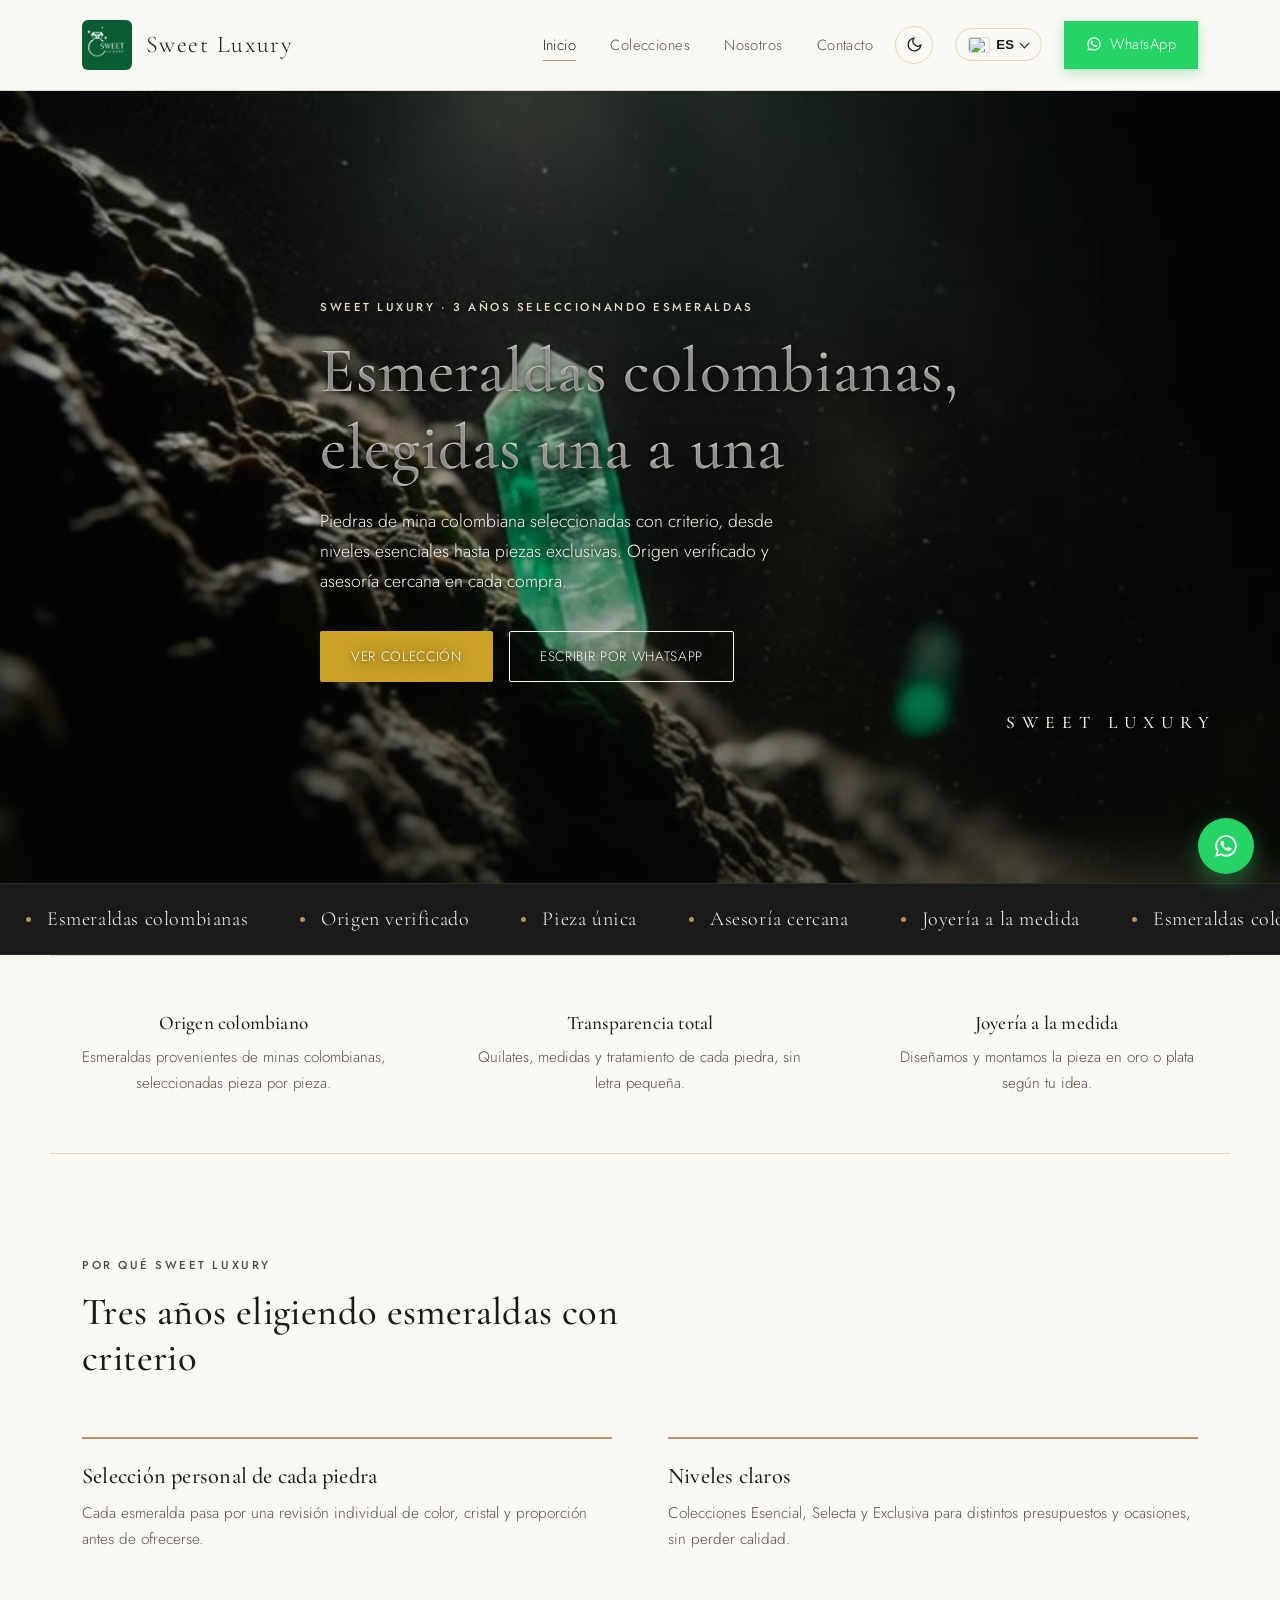
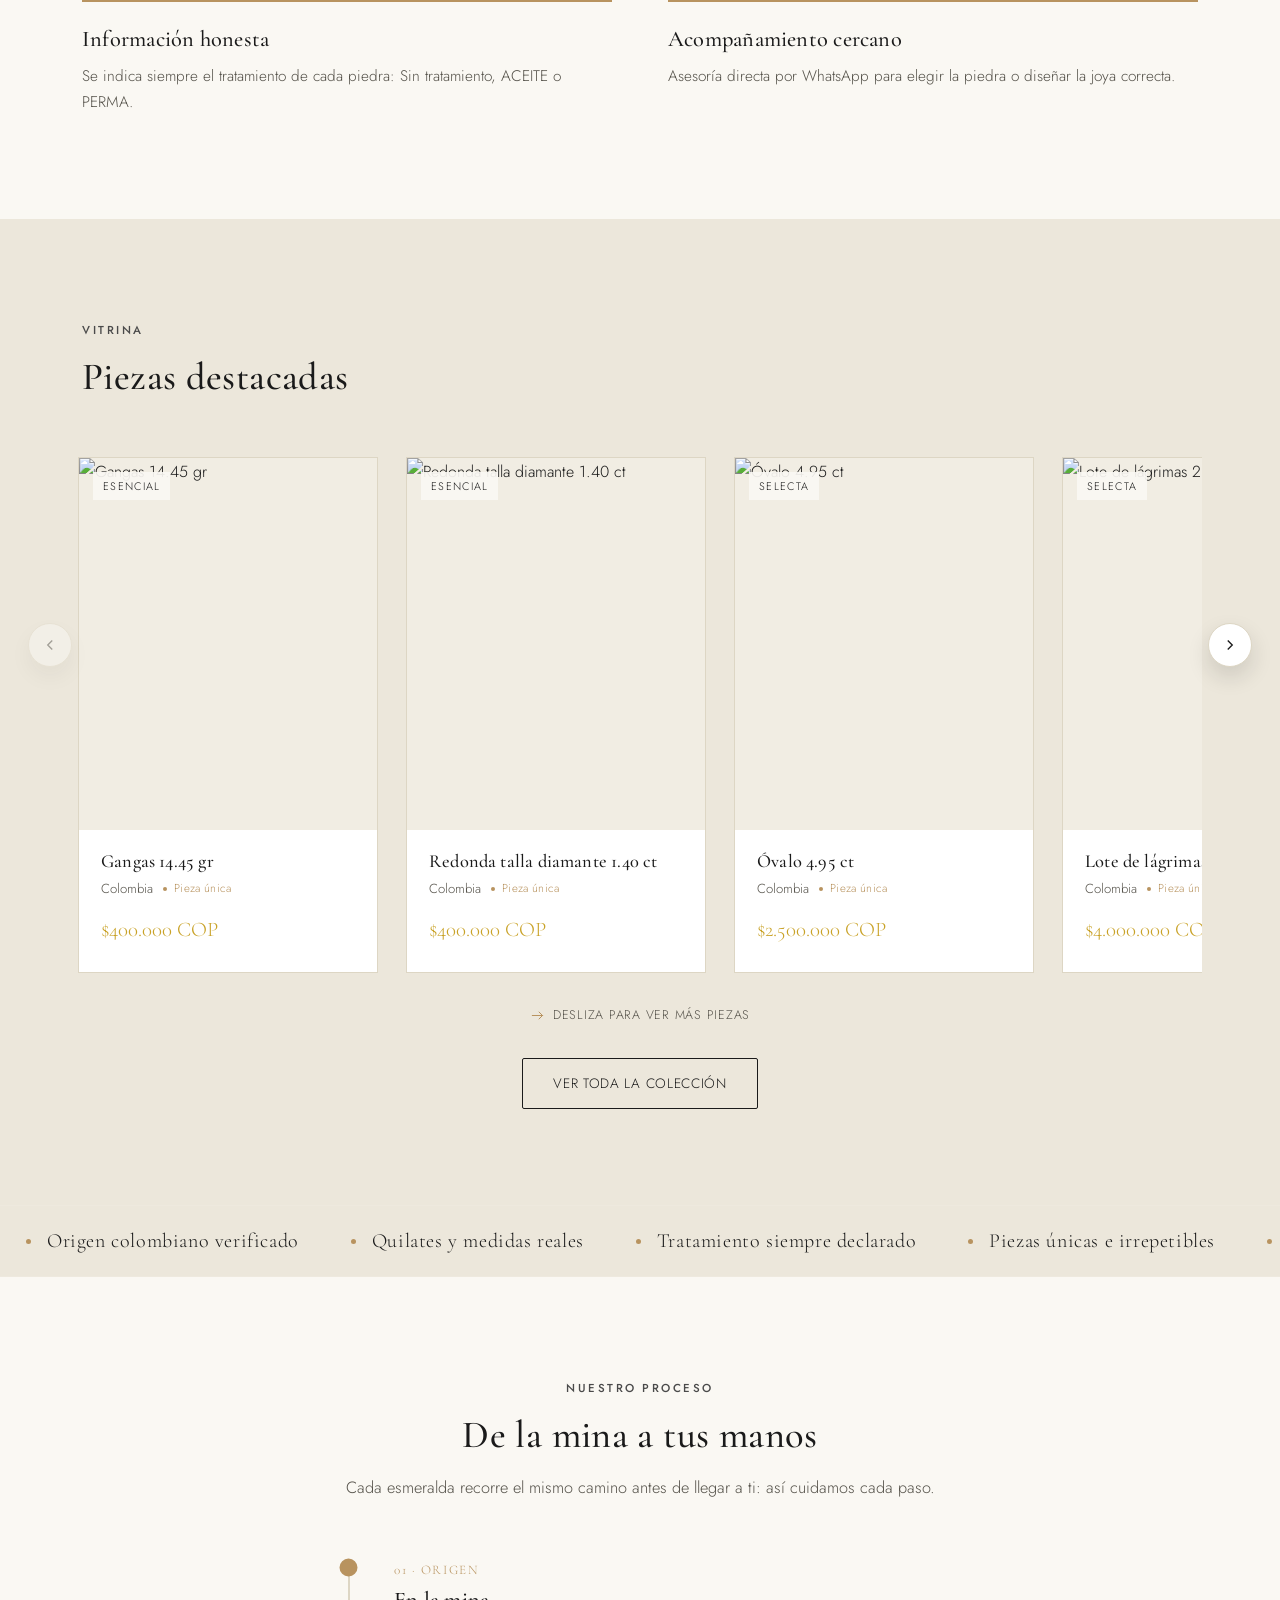
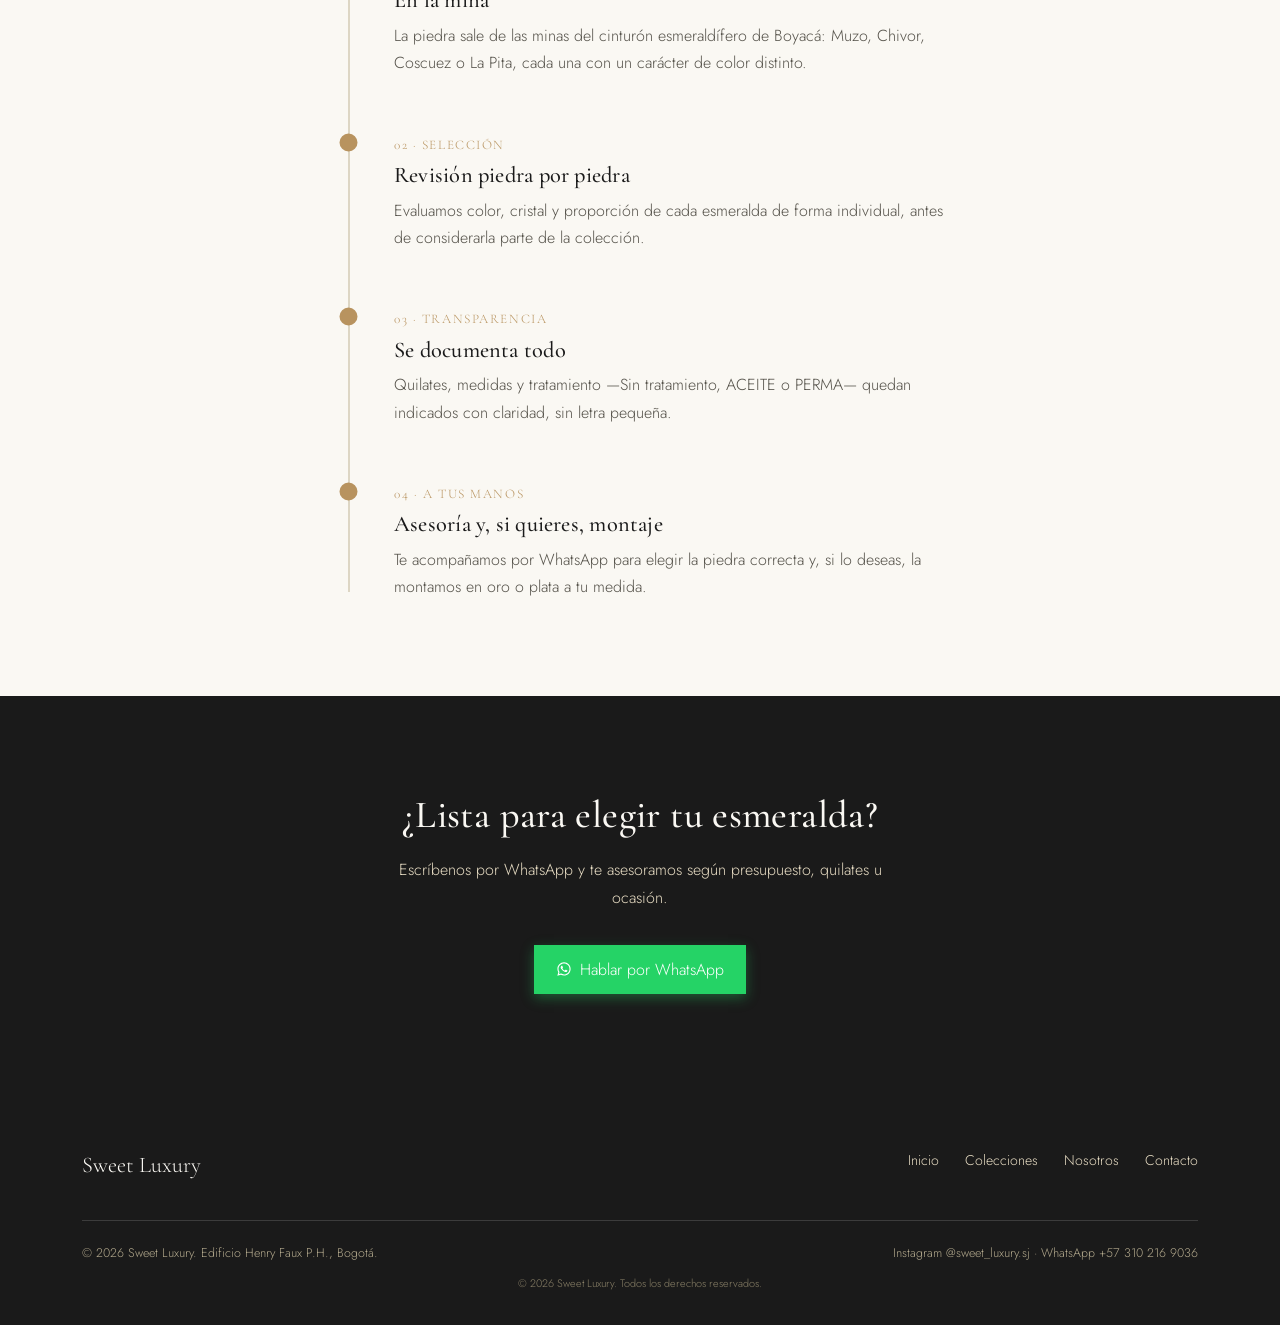
==== commit 1538c263: "Actualizar catalogo de esmeraldas desde catalogo.treinta.co Sincroniza PIECES con el inventario actu" ====
--- a/index.html
+++ b/index.html
@@ -185,13 +185,13 @@
       </button>
       <div class="showcase-scroll">
 
-        <a class="piece-card" href="colecciones.html?pieza=cuadrada-362" data-reveal="up">
+        <a class="piece-card" href="colecciones.html?pieza=gangas-1445" data-reveal="up">
           <div class="piece-media" data-reveal="shine">
             <span class="piece-level" data-i18n-word="Esencial">Esencial</span>
-            <img src="https://imgproxy.treinta.co/sig/size:900:::/quality:85/plain/https%3A%2F%2Fcdn.treinta.co%2Fnew-products%2Fproducts%2F78e96f64-42a3-51fd-8411-9360020530a8%2Fc036dcdd-5d70-5f34-accb-c8ea475ba1a8.jpg" alt="Esmeralda talla Cuadrada 3.62 ct" loading="lazy">
-          </div>
-          <div class="piece-body">
-            <h3 data-i18n-piece="Cuadrada 3.62 ct">Cuadrada 3.62 ct</h3>
+            <img src="https://imgproxy.treinta.co/sig/size:900:::/quality:85/plain/https%3A%2F%2Fcdn.treinta.co%2Fnew-products%2Fproducts%2F78e96f64-42a3-51fd-8411-9360020530a8%2Fe4bc1f10-d99d-5fbd-83cc-784171ba6989.jpg" alt="Gangas 14.45 gr" loading="lazy">
+          </div>
+          <div class="piece-body">
+            <h3 data-i18n-piece="Gangas 14.45 gr">Gangas 14.45 gr</h3>
             <div class="piece-origin-row">
               <span class="piece-origin" data-i18n-word="Colombia">Colombia</span>
               <span class="piece-unique" data-i18n="m_unique">Pieza única</span>
@@ -202,30 +202,30 @@
           </div>
         </a>
 
-        <a class="piece-card" href="colecciones.html?pieza=briolette-069" data-reveal="up">
+        <a class="piece-card" href="colecciones.html?pieza=redonda-diamante-140" data-reveal="up">
           <div class="piece-media" data-reveal="shine">
             <span class="piece-level" data-i18n-word="Esencial">Esencial</span>
-            <img src="https://imgproxy.treinta.co/sig/size:900:::/quality:85/plain/https%3A%2F%2Fcdn.treinta.co%2Fnew-products%2Fproducts%2F78e96f64-42a3-51fd-8411-9360020530a8%2F01ed0b76-068b-5ba2-aef3-47e300bb1059.jpg" alt="Briolette 0.69 ct" loading="lazy">
-          </div>
-          <div class="piece-body">
-            <h3 data-i18n-piece="Briolette 0.69 ct">Briolette 0.69 ct</h3>
+            <img src="https://imgproxy.treinta.co/sig/size:900:::/quality:85/plain/https%3A%2F%2Fcdn.treinta.co%2Fnew-products%2Fproducts%2F78e96f64-42a3-51fd-8411-9360020530a8%2Fc80dfd6f-2046-5af5-82f7-9742ac1b57dd.jpg" alt="Redonda talla diamante 1.40 ct" loading="lazy">
+          </div>
+          <div class="piece-body">
+            <h3 data-i18n-piece="Redonda talla diamante 1.40 ct">Redonda talla diamante 1.40 ct</h3>
             <div class="piece-origin-row">
               <span class="piece-origin" data-i18n-word="Colombia">Colombia</span>
               <span class="piece-unique" data-i18n="m_unique">Pieza única</span>
             </div>
             <div class="piece-meta">
-              <span class="price" data-price-cop="690000">$690.000 COP</span>
-            </div>
-          </div>
-        </a>
-
-        <a class="piece-card" href="colecciones.html?pieza=canutillo-405" data-reveal="up">
+              <span class="price" data-price-cop="400000">$400.000 COP</span>
+            </div>
+          </div>
+        </a>
+
+        <a class="piece-card" href="colecciones.html?pieza=ovalo-495" data-reveal="up">
           <div class="piece-media" data-reveal="shine">
             <span class="piece-level" data-i18n-word="Selecta">Selecta</span>
-            <img src="https://imgproxy.treinta.co/sig/size:900:::/quality:85/plain/https%3A%2F%2Fcdn.treinta.co%2Fnew-products%2Fproducts%2F78e96f64-42a3-51fd-8411-9360020530a8%2Fa9d32096-ae54-50ff-999b-22d757b36d0a.jpg" alt="Canutillo 4.05 ct" loading="lazy">
-          </div>
-          <div class="piece-body">
-            <h3 data-i18n-piece="Canutillo 4.05 ct">Canutillo 4.05 ct</h3>
+            <img src="https://imgproxy.treinta.co/sig/size:900:::/quality:85/plain/https%3A%2F%2Fcdn.treinta.co%2Fnew-products%2Fproducts%2F78e96f64-42a3-51fd-8411-9360020530a8%2Fee02ea49-2115-5697-b9a4-1bdd26891ff9.jpg" alt="Óvalo 4.95 ct" loading="lazy">
+          </div>
+          <div class="piece-body">
+            <h3 data-i18n-piece="Óvalo 4.95 ct">Óvalo 4.95 ct</h3>
             <div class="piece-origin-row">
               <span class="piece-origin" data-i18n-word="Colombia">Colombia</span>
               <span class="piece-unique" data-i18n="m_unique">Pieza única</span>
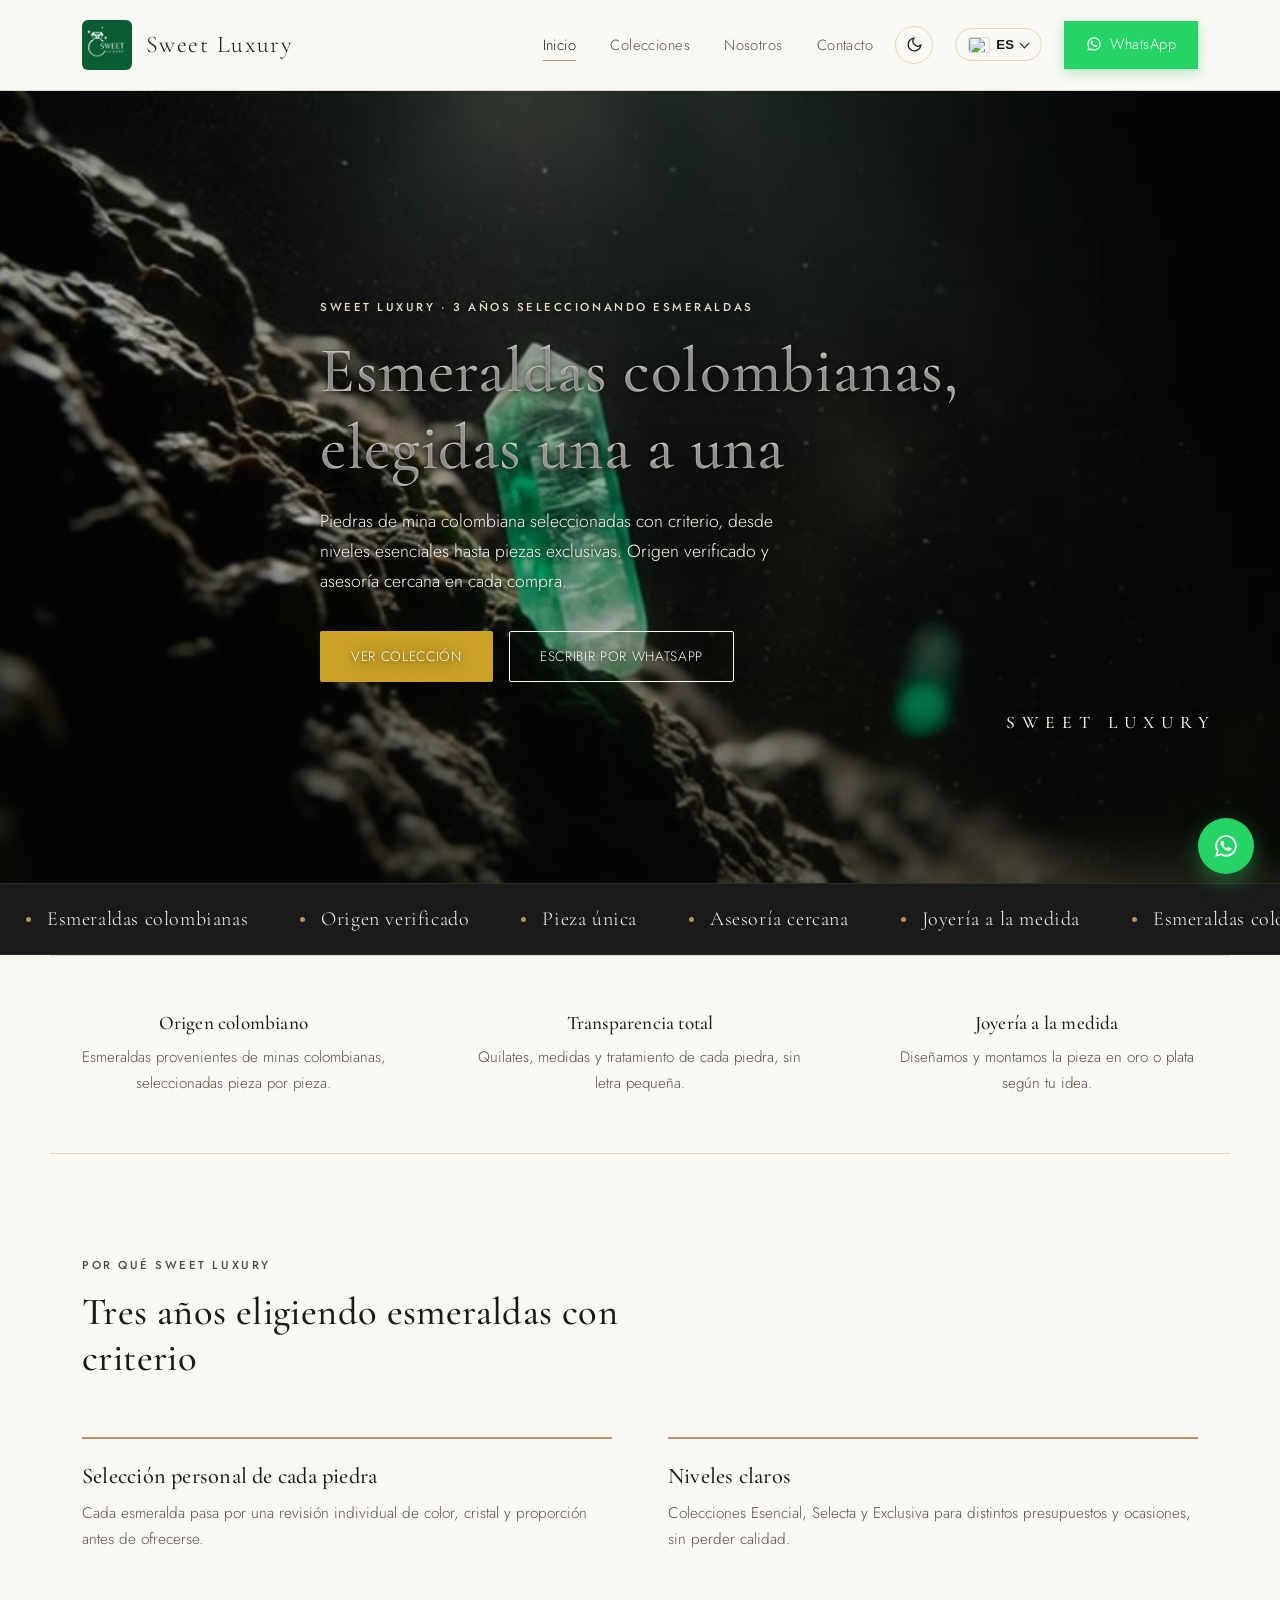
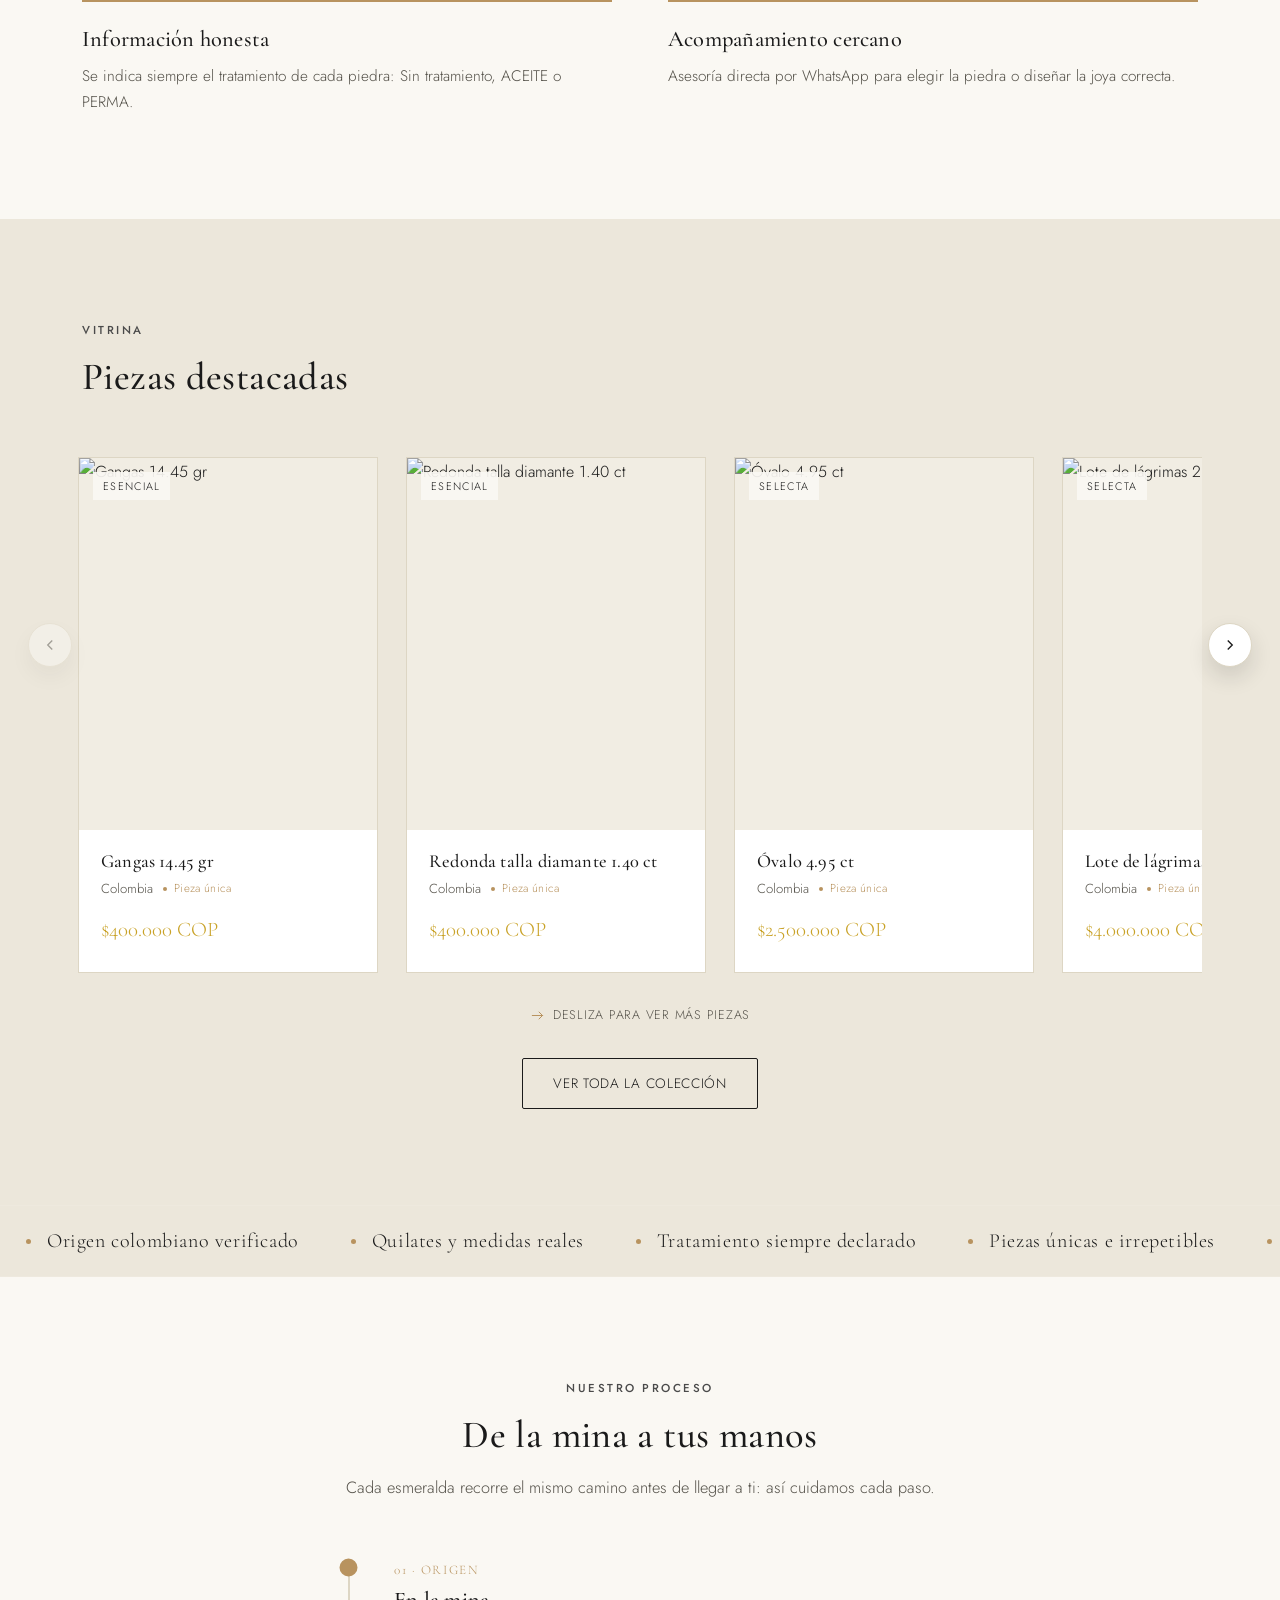
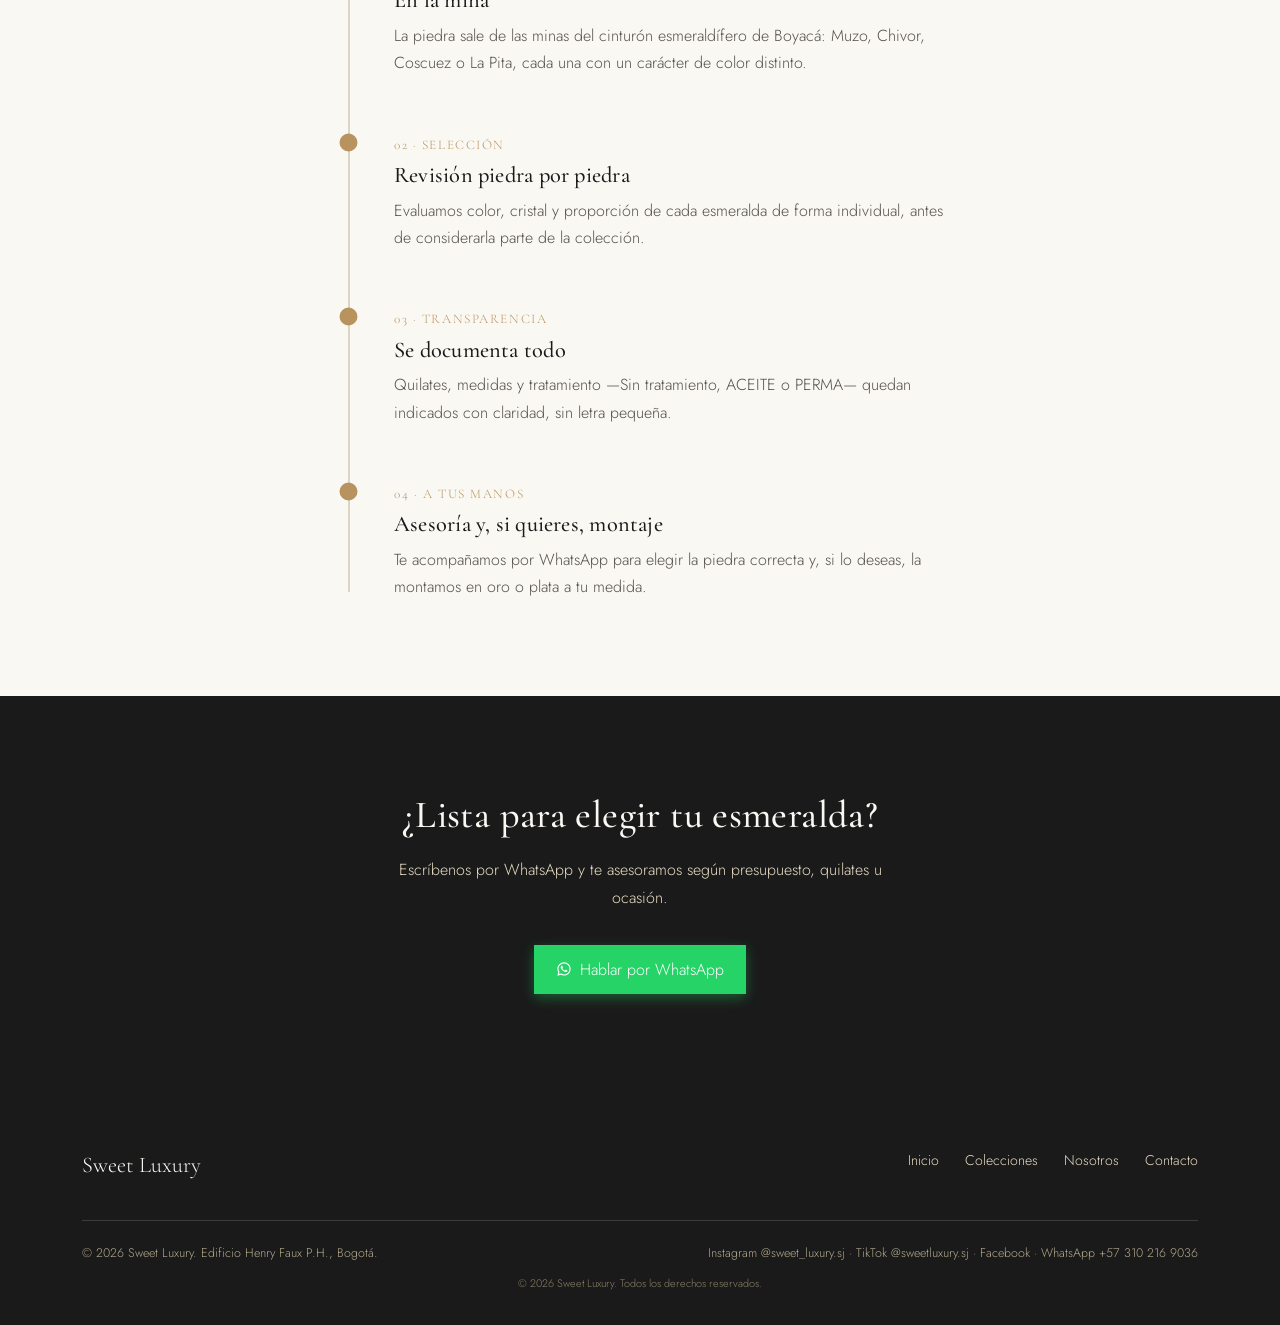
==== commit 1774db6d: "Agregar TikTok y Facebook como canales de contacto Suma los perfiles de TikTok y Facebook al sameAs " ====
--- a/index.html
+++ b/index.html
@@ -43,7 +43,7 @@
     "addressLocality": "Bogotá",
     "addressCountry": "CO"
   },
-  "sameAs": ["https://instagram.com/sweet_luxury.sj"],
+  "sameAs": ["https://instagram.com/sweet_luxury.sj", "https://www.tiktok.com/@sweetluxury.sj", "https://www.facebook.com/share/19UBsYEUxB/"],
   "openingHoursSpecification": {
     "@type": "OpeningHoursSpecification",
     "dayOfWeek": ["Monday","Tuesday","Wednesday","Thursday","Friday"],
@@ -396,7 +396,7 @@
     </div>
     <div class="footer-bottom">
       <span>© 2026 Sweet Luxury. Edificio Henry Faux P.H., Bogotá.</span>
-      <span>Instagram @sweet_luxury.sj · WhatsApp +57 310 216 9036</span>
+      <span>Instagram @sweet_luxury.sj · TikTok @sweetluxury.sj · Facebook · WhatsApp +57 310 216 9036</span>
     </div>
     <div class="footer-legal" data-i18n="footer_legal">© 2026 Sweet Luxury. Todos los derechos reservados.</div>
   </div>
